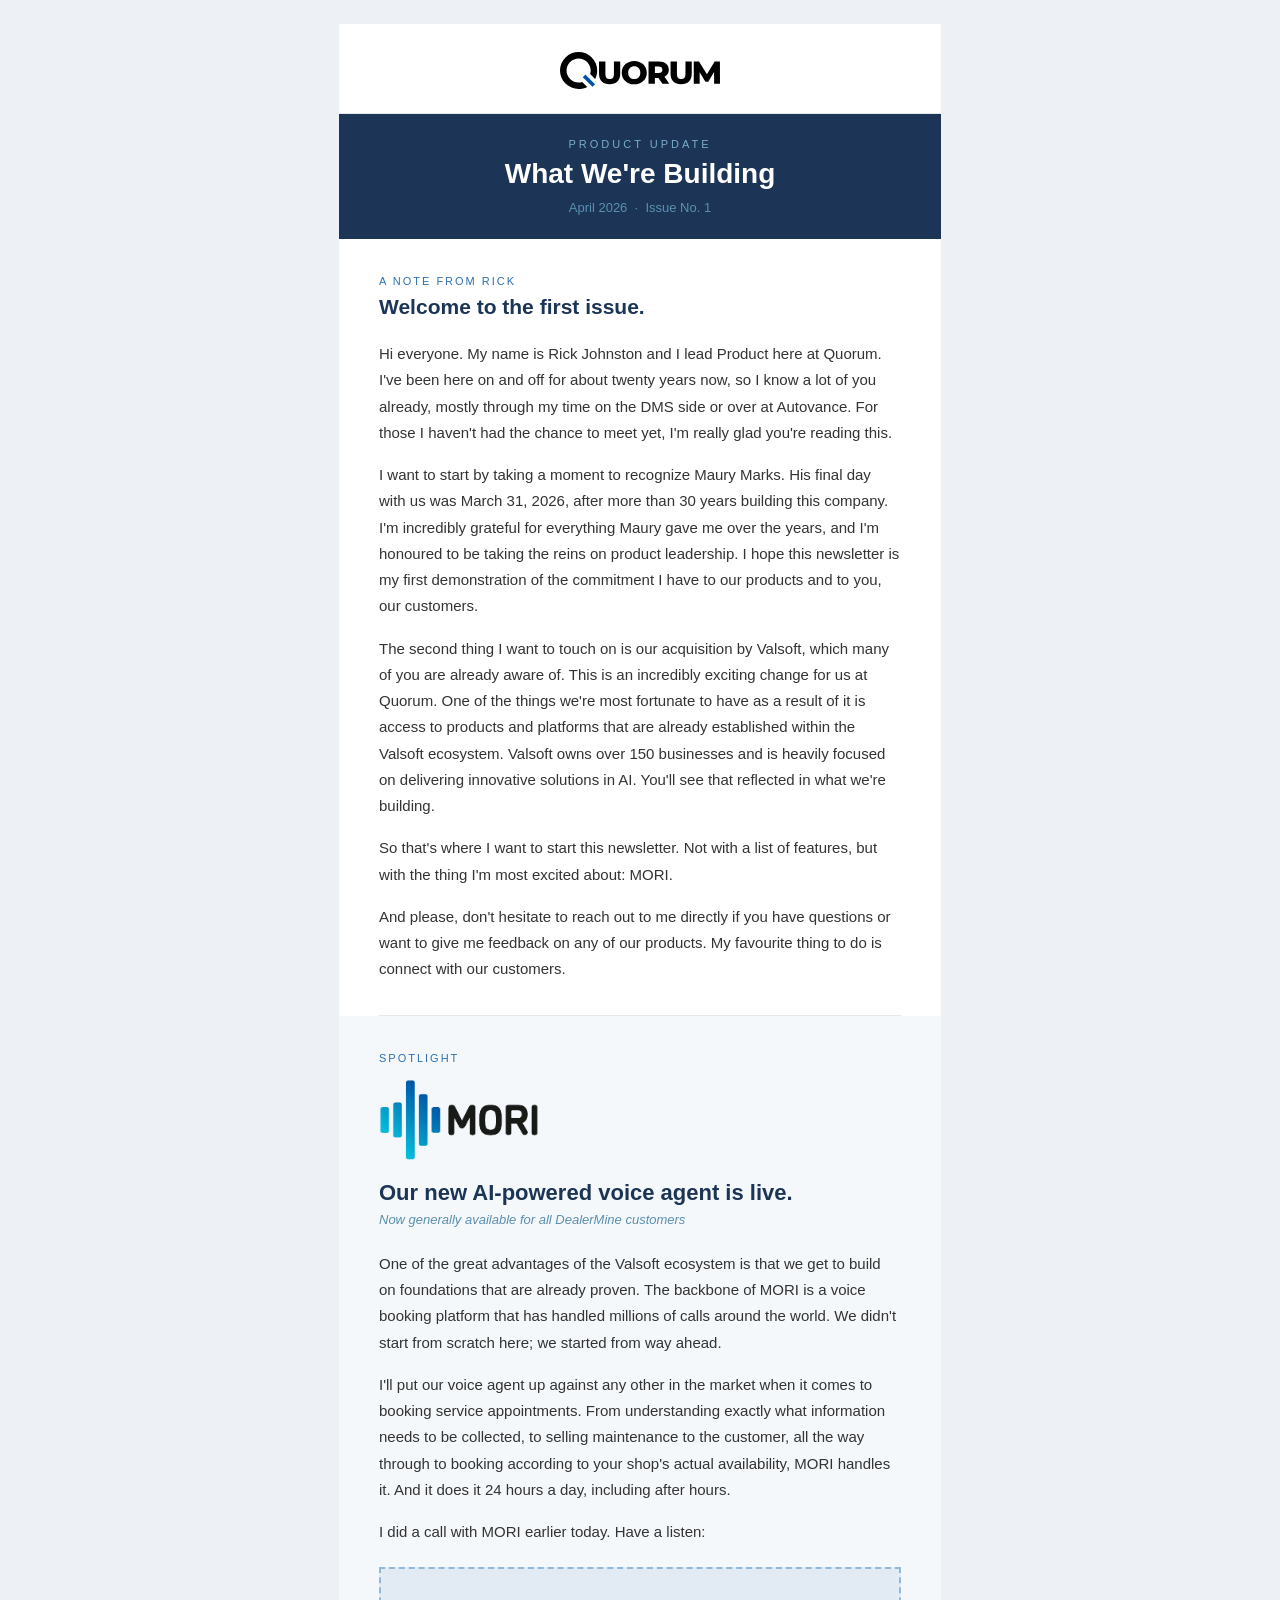
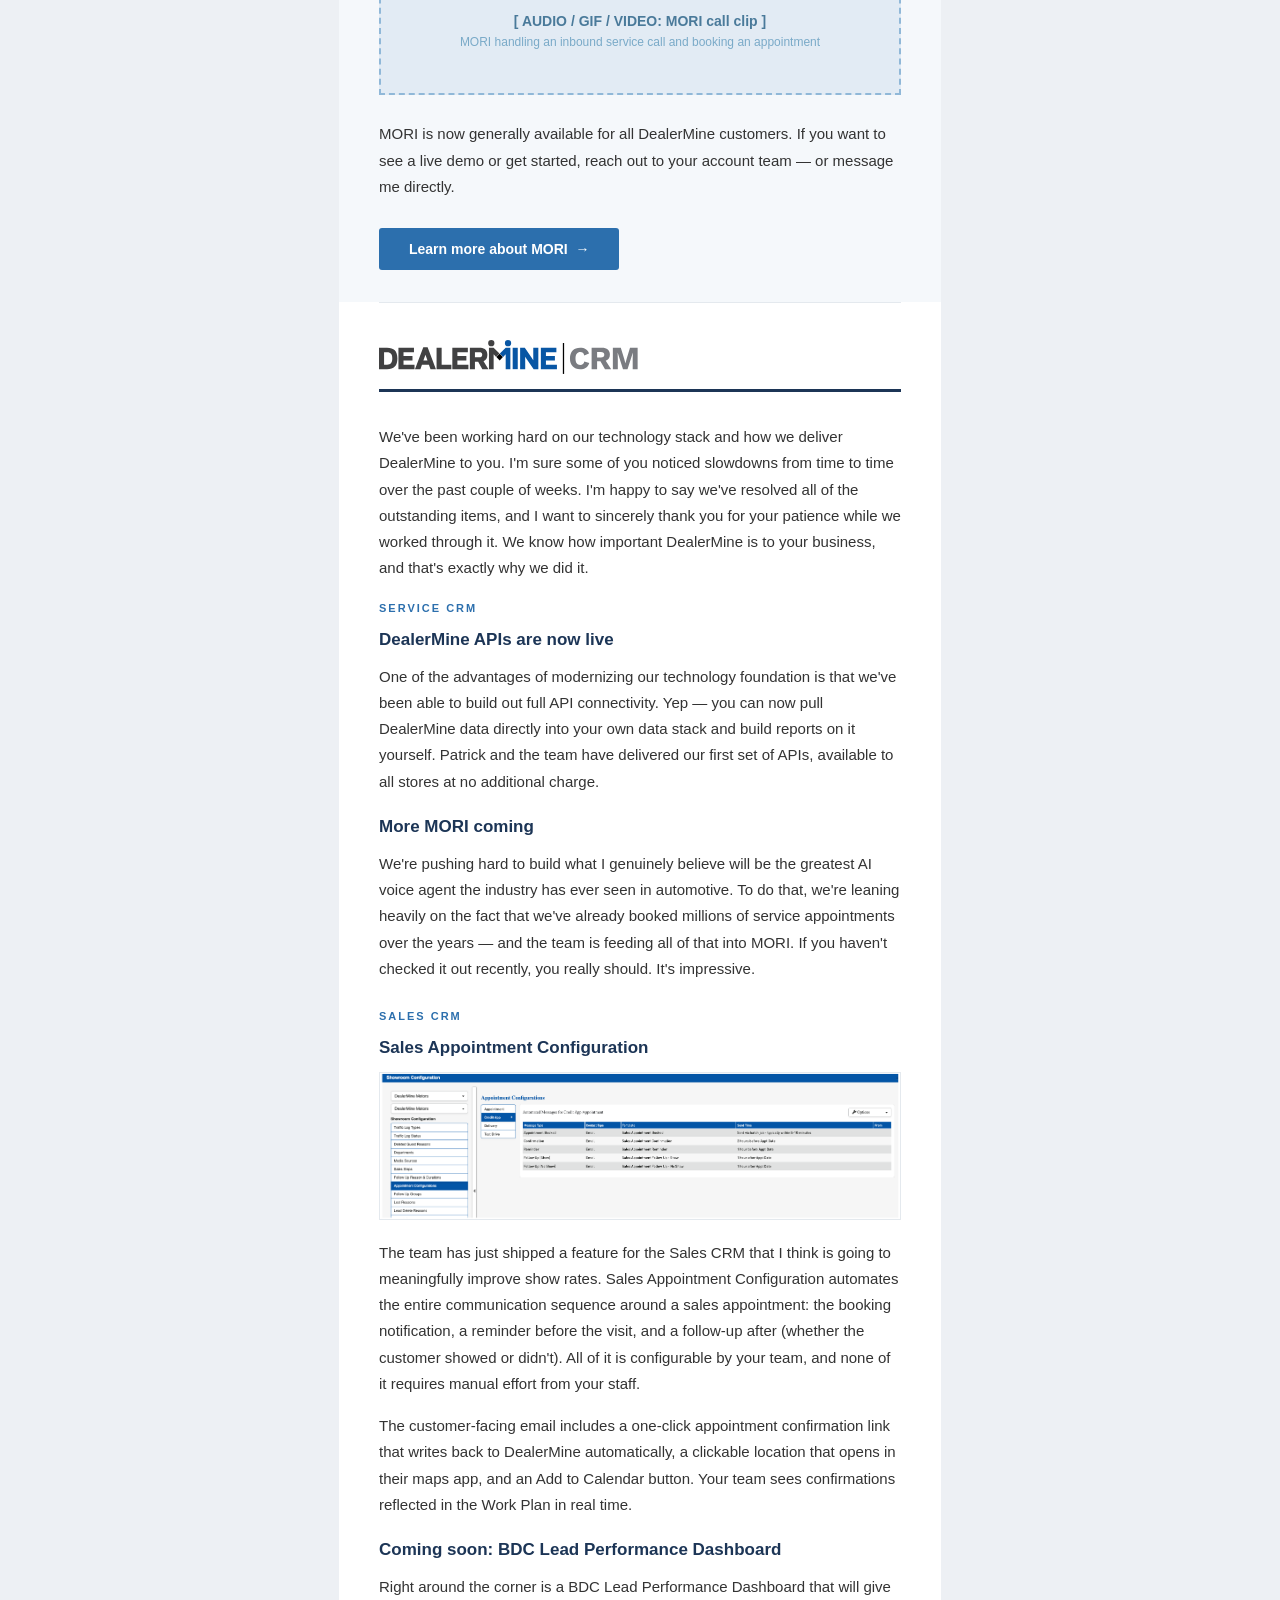
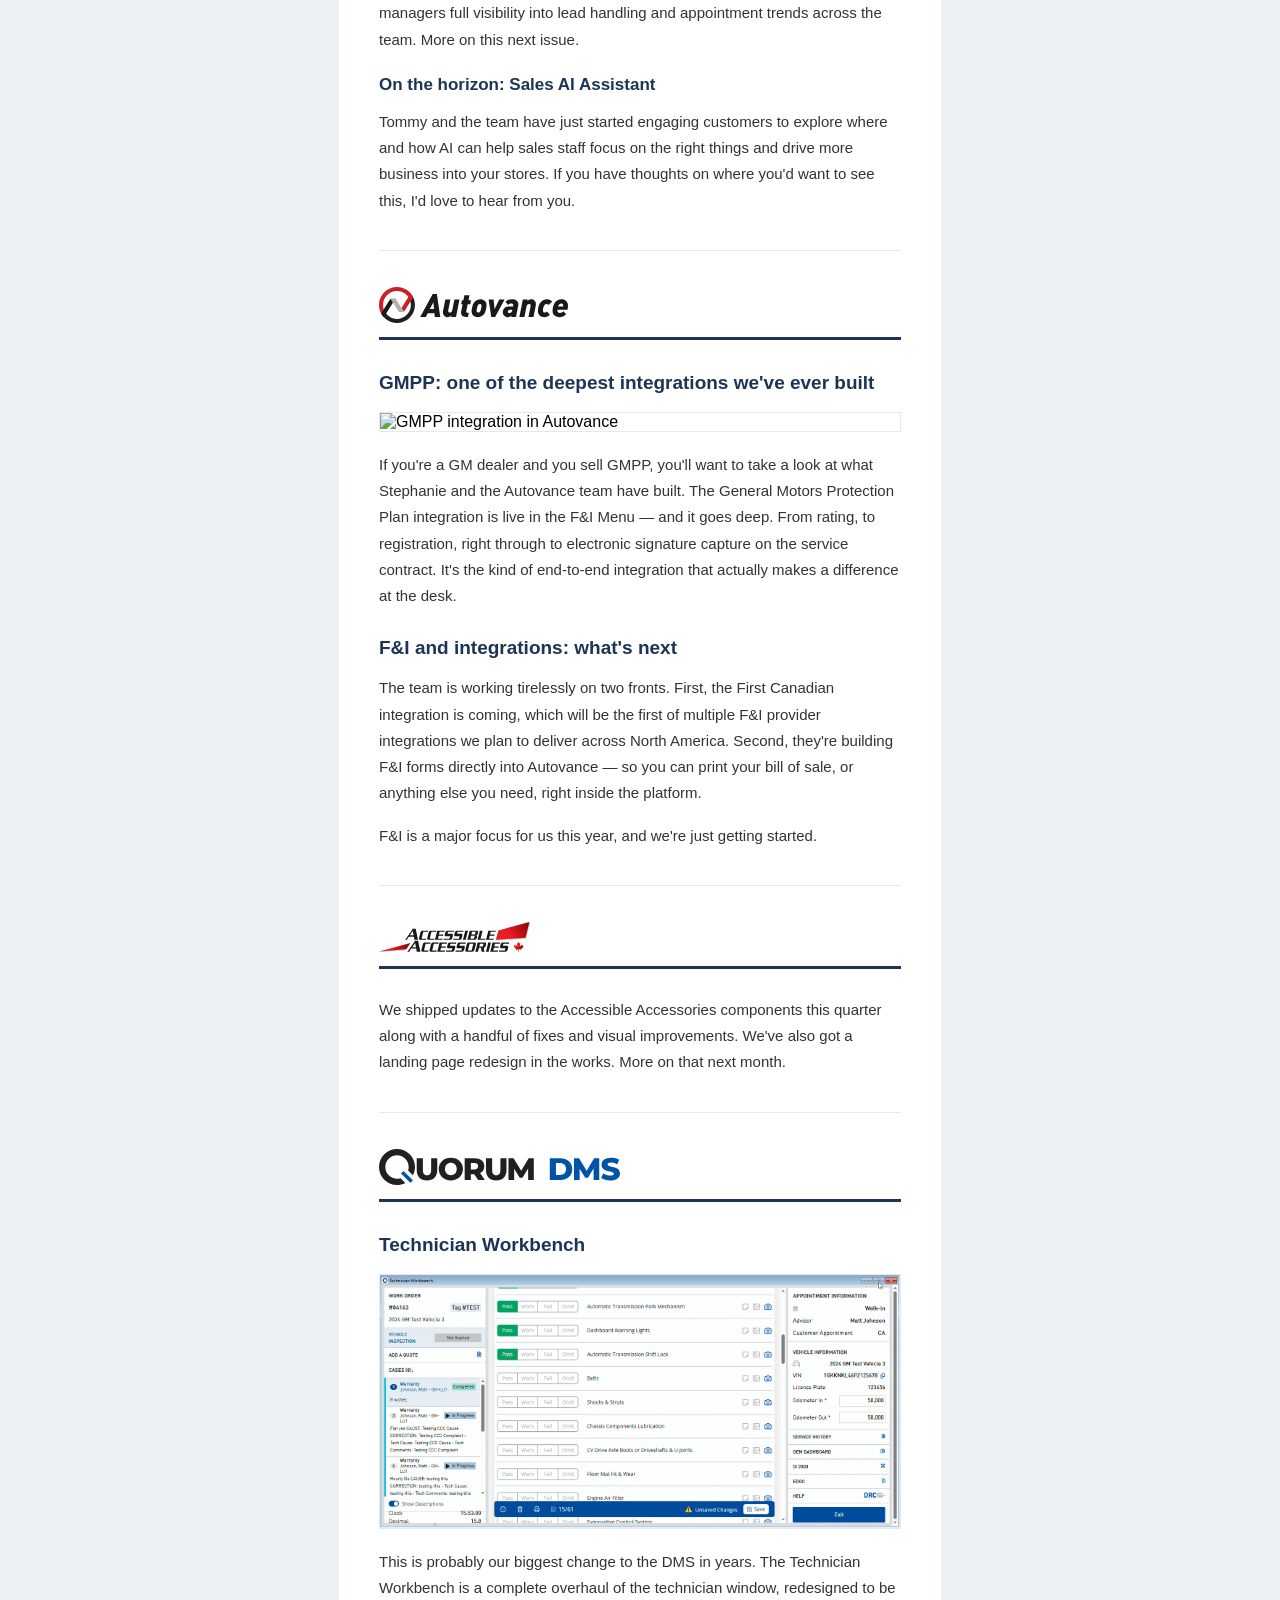
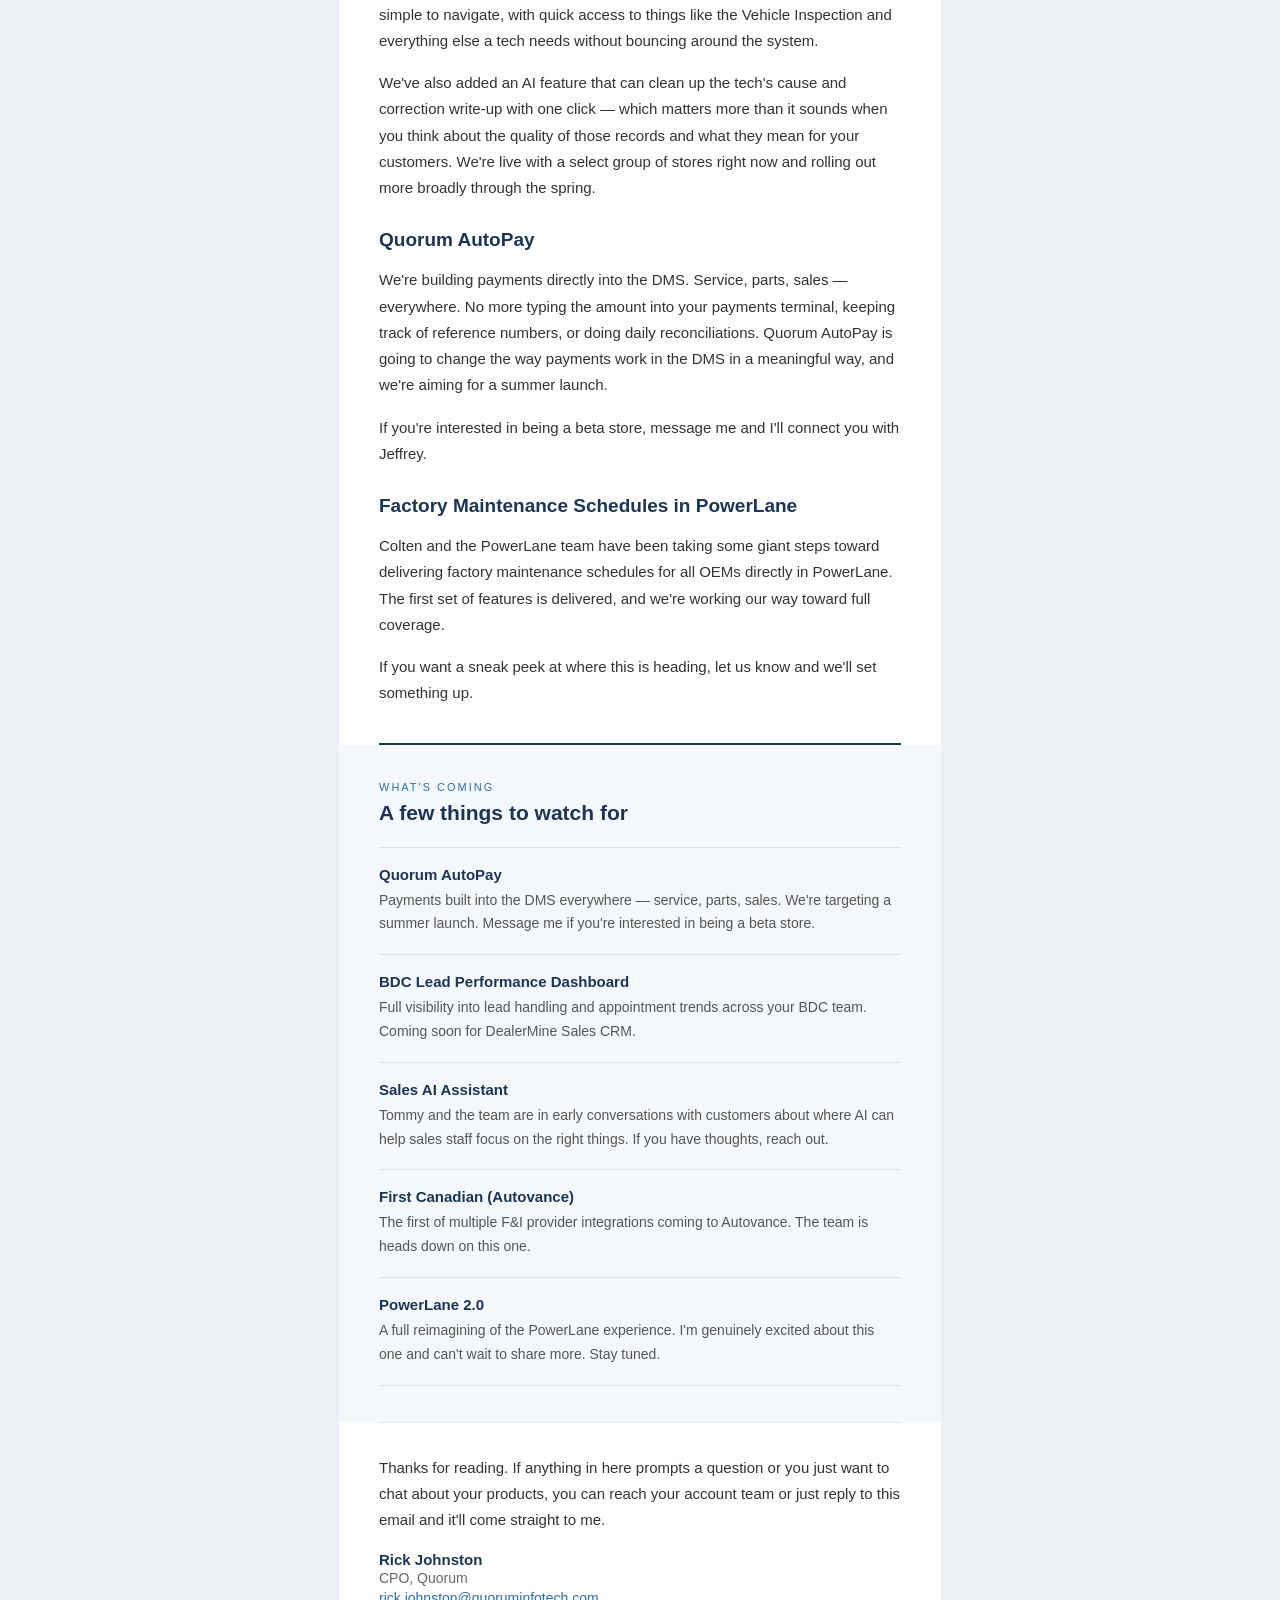
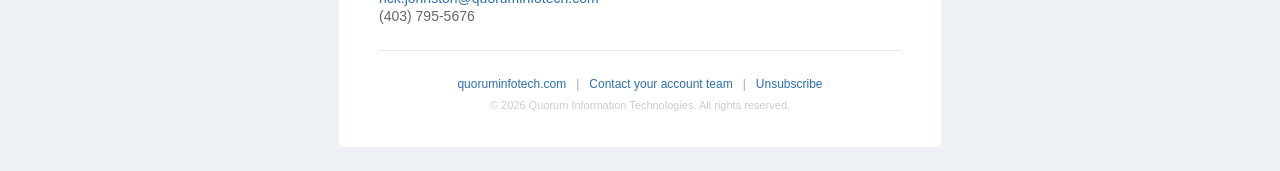
==== newsletter-april-2026.html @ a065dd20 "Restructure newsletter to URL-parameter-driven editions - Replace three duplicate edition HTML files" ====
<!DOCTYPE html>
<html lang="en">
<head>
<meta charset="UTF-8">
<meta name="viewport" content="width=device-width, initial-scale=1.0">
<meta http-equiv="X-UA-Compatible" content="IE=edge">
<title>What We're Building — April 2026 | Quorum</title>
</head>
<body style="margin:0;padding:0;background-color:#edf0f4;font-family:Arial,Helvetica,sans-serif;">

<table role="presentation" width="100%" cellspacing="0" cellpadding="0" border="0" style="background-color:#edf0f4;">
<tr>
<td align="center" style="padding:24px 12px;">

  <table id="newsletter-table" role="presentation" width="600" cellspacing="0" cellpadding="0" border="0" style="max-width:600px;width:100%;background-color:#ffffff;">

    <!-- ======================================== -->
    <!-- FIXED TOP: Header + Rick's Note          -->
    <!-- ======================================== -->
    <tbody id="fixed-top">

      <!-- Logo strip -->
      <tr>
        <td style="background-color:#ffffff;padding:28px 40px 20px;text-align:center;border-bottom:1px solid #e4e9ee;">
          <img src="content/branding/Quorum0logo-n-01.svg" alt="Quorum" width="160" height="auto" style="display:inline-block;">
        </td>
      </tr>

      <!-- Title strip -->
      <tr>
        <td style="background-color:#1c3556;padding:24px 40px 24px;text-align:center;">
          <p style="margin:0 0 4px;color:#7aaccc;font-size:11px;letter-spacing:3px;text-transform:uppercase;font-family:Arial,Helvetica,sans-serif;">PRODUCT UPDATE</p>
          <h1 style="margin:8px 0 0;color:#ffffff;font-size:28px;font-weight:700;font-family:Arial,Helvetica,sans-serif;">What We're Building</h1>
          <p style="margin:10px 0 0;color:#5a8fb0;font-size:13px;font-family:Arial,Helvetica,sans-serif;">April 2026 &nbsp;·&nbsp; Issue No. 1</p>
        </td>
      </tr>

      <!-- A Note from Rick -->
      <tr>
        <td style="padding:36px 40px 32px;">
          <p style="margin:0 0 8px;font-size:11px;letter-spacing:2px;text-transform:uppercase;color:#2c6fad;font-family:Arial,Helvetica,sans-serif;">A NOTE FROM RICK</p>
          <h2 style="margin:0 0 22px;font-size:21px;color:#1c3556;font-family:Arial,Helvetica,sans-serif;font-weight:700;">Welcome to the first issue.</h2>

          <p style="margin:0 0 16px;font-size:15px;line-height:1.75;color:#333333;font-family:Arial,Helvetica,sans-serif;">
            Hi everyone. My name is Rick Johnston and I lead Product here at Quorum. I've been here on and off for about twenty years now, so I know a lot of you already, mostly through my time on the DMS side or over at Autovance. For those I haven't had the chance to meet yet, I'm really glad you're reading this.
          </p>
          <p style="margin:0 0 16px;font-size:15px;line-height:1.75;color:#333333;font-family:Arial,Helvetica,sans-serif;">
            I want to start by taking a moment to recognize Maury Marks. His final day with us was March 31, 2026, after more than 30 years building this company. I'm incredibly grateful for everything Maury gave me over the years, and I'm honoured to be taking the reins on product leadership. I hope this newsletter is my first demonstration of the commitment I have to our products and to you, our customers.
          </p>
          <p style="margin:0 0 16px;font-size:15px;line-height:1.75;color:#333333;font-family:Arial,Helvetica,sans-serif;">
            The second thing I want to touch on is our acquisition by Valsoft, which many of you are already aware of. This is an incredibly exciting change for us at Quorum. One of the things we're most fortunate to have as a result of it is access to products and platforms that are already established within the Valsoft ecosystem. Valsoft owns over 150 businesses and is heavily focused on delivering innovative solutions in AI. You'll see that reflected in what we're building.
          </p>
          <p style="margin:0 0 16px;font-size:15px;line-height:1.75;color:#333333;font-family:Arial,Helvetica,sans-serif;">
            So that's where I want to start this newsletter. Not with a list of features, but with the thing I'm most excited about: MORI.
          </p>
          <p style="margin:0 0 0;font-size:15px;line-height:1.75;color:#333333;font-family:Arial,Helvetica,sans-serif;">
            And please, don't hesitate to reach out to me directly if you have questions or want to give me feedback on any of our products. My favourite thing to do is connect with our customers.
          </p>
        </td>
      </tr>

    </tbody>
    <!-- /fixed-top -->

    <!-- ======================================== -->
    <!-- MORI SECTION                             -->
    <!-- ======================================== -->
    <tbody id="section-mori">

      <tr><td style="padding:0 40px;"><hr style="border:none;border-top:1px solid #e4e9ee;margin:0;"></td></tr>

      <tr>
        <td style="padding:36px 40px 32px;background-color:#f5f8fb;">
          <p style="margin:0 0 16px;font-size:11px;letter-spacing:2px;text-transform:uppercase;color:#2c6fad;font-family:Arial,Helvetica,sans-serif;">SPOTLIGHT</p>
          <img src="content/newsletter-content/april-2026/moriAI.png" alt="MORI AI" width="160" height="auto" style="display:block;margin:0 0 20px;">
          <h2 style="margin:0 0 6px;font-size:22px;color:#1c3556;font-family:Arial,Helvetica,sans-serif;font-weight:700;">Our new AI-powered voice agent is live.</h2>
          <p style="margin:0 0 24px;font-size:13px;color:#5a8fb0;font-family:Arial,Helvetica,sans-serif;font-style:italic;">Now generally available for all DealerMine customers</p>

          <p style="margin:0 0 16px;font-size:15px;line-height:1.75;color:#333333;font-family:Arial,Helvetica,sans-serif;">
            One of the great advantages of the Valsoft ecosystem is that we get to build on foundations that are already proven. The backbone of MORI is a voice booking platform that has handled millions of calls around the world. We didn't start from scratch here; we started from way ahead.
          </p>
          <p style="margin:0 0 16px;font-size:15px;line-height:1.75;color:#333333;font-family:Arial,Helvetica,sans-serif;">
            I'll put our voice agent up against any other in the market when it comes to booking service appointments. From understanding exactly what information needs to be collected, to selling maintenance to the customer, all the way through to booking according to your shop's actual availability, MORI handles it. And it does it 24 hours a day, including after hours.
          </p>
          <p style="margin:0 0 22px;font-size:15px;line-height:1.75;color:#333333;font-family:Arial,Helvetica,sans-serif;">
            I did a call with MORI earlier today. Have a listen:
          </p>

          <!-- MORI CALL CLIP PLACEHOLDER -->
          <table width="100%" cellpadding="0" cellspacing="0" border="0" style="margin-bottom:26px;">
            <tr>
              <td style="background-color:#e2ebf4;border:2px dashed #90b8d8;padding:44px 20px;text-align:center;">
                <p style="margin:0 0 6px;color:#4a7a9a;font-size:14px;font-weight:700;font-family:Arial,Helvetica,sans-serif;">[ AUDIO / GIF / VIDEO: MORI call clip ]</p>
                <p style="margin:0;color:#7aaac8;font-size:12px;font-family:Arial,Helvetica,sans-serif;">MORI handling an inbound service call and booking an appointment</p>
              </td>
            </tr>
          </table>

          <p style="margin:0 0 28px;font-size:15px;line-height:1.75;color:#333333;font-family:Arial,Helvetica,sans-serif;">
            MORI is now generally available for all DealerMine customers. If you want to see a live demo or get started, reach out to your account team — or message me directly.
          </p>

          <!-- CTA BUTTON -->
          <table cellpadding="0" cellspacing="0" border="0">
            <tr>
              <td style="background-color:#2c6fad;border-radius:3px;">
                <a href="#" style="display:inline-block;padding:13px 30px;color:#ffffff;font-size:14px;font-weight:700;text-decoration:none;font-family:Arial,Helvetica,sans-serif;">Learn more about MORI &nbsp;→</a>
              </td>
            </tr>
          </table>
        </td>
      </tr>

    </tbody>
    <!-- /section-mori -->

    <!-- ======================================== -->
    <!-- DEALERMINE SECTION                       -->
    <!-- ======================================== -->
    <tbody id="section-dealermine">

      <tr><td style="padding:0 40px;"><hr style="border:none;border-top:1px solid #e4e9ee;margin:0;"></td></tr>

      <tr>
        <td style="padding:36px 40px 8px;">
          <img src="content/branding/dm-logo-blue-newclass.svg" alt="DealerMine CRM" height="36" style="display:block;max-width:260px;">
          <hr style="border:none;border-top:3px solid #1c3556;margin:14px 0 0;">
        </td>
      </tr>

      <!-- Tech stack intro + Service CRM -->
      <tr>
        <td style="padding:24px 40px 0;">
          <p style="margin:0 0 20px;font-size:15px;line-height:1.75;color:#333333;font-family:Arial,Helvetica,sans-serif;">
            We've been working hard on our technology stack and how we deliver DealerMine to you. I'm sure some of you noticed slowdowns from time to time over the past couple of weeks. I'm happy to say we've resolved all of the outstanding items, and I want to sincerely thank you for your patience while we worked through it. We know how important DealerMine is to your business, and that's exactly why we did it.
          </p>

          <p style="margin:0 0 16px;font-size:11px;letter-spacing:2px;text-transform:uppercase;color:#2c6fad;font-weight:700;font-family:Arial,Helvetica,sans-serif;">Service CRM</p>

          <h3 style="margin:0 0 14px;font-size:17px;color:#1c3556;font-family:Arial,Helvetica,sans-serif;font-weight:700;">DealerMine APIs are now live</h3>
          <p style="margin:0 0 22px;font-size:15px;line-height:1.75;color:#333333;font-family:Arial,Helvetica,sans-serif;">
            One of the advantages of modernizing our technology foundation is that we've been able to build out full API connectivity. Yep — you can now pull DealerMine data directly into your own data stack and build reports on it yourself. Patrick and the team have delivered our first set of APIs, available to all stores at no additional charge.
          </p>

          <h3 style="margin:0 0 14px;font-size:17px;color:#1c3556;font-family:Arial,Helvetica,sans-serif;font-weight:700;">More MORI coming</h3>
          <p style="margin:0 0 0;font-size:15px;line-height:1.75;color:#333333;font-family:Arial,Helvetica,sans-serif;">
            We're pushing hard to build what I genuinely believe will be the greatest AI voice agent the industry has ever seen in automotive. To do that, we're leaning heavily on the fact that we've already booked millions of service appointments over the years — and the team is feeding all of that into MORI. If you haven't checked it out recently, you really should. It's impressive.
          </p>
        </td>
      </tr>

      <!-- Sales CRM -->
      <tr>
        <td style="padding:28px 40px 36px;">
          <p style="margin:0 0 16px;font-size:11px;letter-spacing:2px;text-transform:uppercase;color:#2c6fad;font-weight:700;font-family:Arial,Helvetica,sans-serif;">Sales CRM</p>

          <h3 style="margin:0 0 14px;font-size:17px;color:#1c3556;font-family:Arial,Helvetica,sans-serif;font-weight:700;">Sales Appointment Configuration</h3>

          <img src="content/newsletter-content/april-2026/appointment-configurations.webp" alt="Sales Appointment Configuration" width="520" style="display:block;max-width:100%;height:auto;margin-bottom:20px;border:1px solid #e4e9ee;">

          <p style="margin:0 0 16px;font-size:15px;line-height:1.75;color:#333333;font-family:Arial,Helvetica,sans-serif;">
            The team has just shipped a feature for the Sales CRM that I think is going to meaningfully improve show rates. Sales Appointment Configuration automates the entire communication sequence around a sales appointment: the booking notification, a reminder before the visit, and a follow-up after (whether the customer showed or didn't). All of it is configurable by your team, and none of it requires manual effort from your staff.
          </p>
          <p style="margin:0 0 22px;font-size:15px;line-height:1.75;color:#333333;font-family:Arial,Helvetica,sans-serif;">
            The customer-facing email includes a one-click appointment confirmation link that writes back to DealerMine automatically, a clickable location that opens in their maps app, and an Add to Calendar button. Your team sees confirmations reflected in the Work Plan in real time.
          </p>

          <h3 style="margin:0 0 14px;font-size:17px;color:#1c3556;font-family:Arial,Helvetica,sans-serif;font-weight:700;">Coming soon: BDC Lead Performance Dashboard</h3>
          <p style="margin:0 0 22px;font-size:15px;line-height:1.75;color:#333333;font-family:Arial,Helvetica,sans-serif;">
            Right around the corner is a BDC Lead Performance Dashboard that will give managers full visibility into lead handling and appointment trends across the team. More on this next issue.
          </p>

          <h3 style="margin:0 0 14px;font-size:17px;color:#1c3556;font-family:Arial,Helvetica,sans-serif;font-weight:700;">On the horizon: Sales AI Assistant</h3>
          <p style="margin:0 0 0;font-size:15px;line-height:1.75;color:#333333;font-family:Arial,Helvetica,sans-serif;">
            Tommy and the team have just started engaging customers to explore where and how AI can help sales staff focus on the right things and drive more business into your stores. If you have thoughts on where you'd want to see this, I'd love to hear from you.
          </p>
        </td>
      </tr>

    </tbody>
    <!-- /section-dealermine -->

    <!-- ======================================== -->
    <!-- AUTOVANCE SECTION                        -->
    <!-- ======================================== -->
    <tbody id="section-autovance">

      <tr><td style="padding:0 40px;"><hr style="border:none;border-top:1px solid #e4e9ee;margin:0;"></td></tr>

      <tr>
        <td style="padding:36px 40px 8px;">
          <img src="content/branding/AV-logo-s-i-new-01.svg" alt="Autovance" height="36" style="display:block;max-width:200px;">
          <hr style="border:none;border-top:3px solid #1c3556;margin:14px 0 0;">
        </td>
      </tr>

      <!-- GMPP -->
      <tr>
        <td style="padding:24px 40px 28px;">
          <h3 style="margin:0 0 18px;font-size:19px;color:#1c3556;font-family:Arial,Helvetica,sans-serif;font-weight:700;">GMPP: one of the deepest integrations we've ever built</h3>

          <img src="content/newsletter-content/april-2026/gmpp-integration.gif" alt="GMPP integration in Autovance" width="520" style="display:block;max-width:100%;height:auto;margin-bottom:20px;border:1px solid #e4e9ee;">

          <p style="margin:0 0 0;font-size:15px;line-height:1.75;color:#333333;font-family:Arial,Helvetica,sans-serif;">
            If you're a GM dealer and you sell GMPP, you'll want to take a look at what Stephanie and the Autovance team have built. The General Motors Protection Plan integration is live in the F&amp;I Menu — and it goes deep. From rating, to registration, right through to electronic signature capture on the service contract. It's the kind of end-to-end integration that actually makes a difference at the desk.
          </p>
        </td>
      </tr>

      <!-- F&I growth -->
      <tr>
        <td style="padding:0 40px 36px;">
          <h3 style="margin:0 0 16px;font-size:19px;color:#1c3556;font-family:Arial,Helvetica,sans-serif;font-weight:700;">F&amp;I and integrations: what's next</h3>
          <p style="margin:0 0 16px;font-size:15px;line-height:1.75;color:#333333;font-family:Arial,Helvetica,sans-serif;">
            The team is working tirelessly on two fronts. First, the First Canadian integration is coming, which will be the first of multiple F&amp;I provider integrations we plan to deliver across North America. Second, they're building F&amp;I forms directly into Autovance — so you can print your bill of sale, or anything else you need, right inside the platform.
          </p>
          <p style="margin:0 0 0;font-size:15px;line-height:1.75;color:#333333;font-family:Arial,Helvetica,sans-serif;">
            F&amp;I is a major focus for us this year, and we're just getting started.
          </p>
        </td>
      </tr>

    </tbody>
    <!-- /section-autovance -->

    <!-- ======================================== -->
    <!-- ACCESSIBLE ACCESSORIES SECTION           -->
    <!-- ======================================== -->
    <tbody id="section-accessories">

      <tr><td style="padding:0 40px;"><hr style="border:none;border-top:1px solid #e4e9ee;margin:0;"></td></tr>

      <tr>
        <td style="padding:36px 40px 8px;">
          <img src="content/branding/Accessible-accessories-logo-18-01.svg" alt="Accessible Accessories" height="30" style="display:block;max-width:220px;">
          <hr style="border:none;border-top:3px solid #1c3556;margin:14px 0 0;">
        </td>
      </tr>
      <tr>
        <td style="padding:20px 40px 36px;">
          <p style="margin:0 0 0;font-size:15px;line-height:1.75;color:#333333;font-family:Arial,Helvetica,sans-serif;">
            We shipped updates to the Accessible Accessories components this quarter along with a handful of fixes and visual improvements. We've also got a landing page redesign in the works. More on that next month.
          </p>
        </td>
      </tr>

    </tbody>
    <!-- /section-accessories -->

    <!-- ======================================== -->
    <!-- QDMS SECTION                             -->
    <!-- ======================================== -->
    <tbody id="section-qdms">

      <tr><td style="padding:0 40px;"><hr style="border:none;border-top:1px solid #e4e9ee;margin:0;"></td></tr>

      <tr>
        <td style="padding:36px 40px 8px;">
          <img src="content/branding/logo-quorum-dms-color-01.svg" alt="Quorum DMS" height="36" style="display:block;max-width:260px;">
          <hr style="border:none;border-top:3px solid #1c3556;margin:14px 0 0;">
        </td>
      </tr>

      <!-- Technician Workbench -->
      <tr>
        <td style="padding:24px 40px 28px;">
          <h3 style="margin:0 0 18px;font-size:19px;color:#1c3556;font-family:Arial,Helvetica,sans-serif;font-weight:700;">Technician Workbench</h3>

          <img src="content/newsletter-content/april-2026/tech-workbench.gif" alt="Technician Workbench" width="520" style="display:block;max-width:100%;height:auto;margin-bottom:20px;border:1px solid #e4e9ee;">

          <p style="margin:0 0 16px;font-size:15px;line-height:1.75;color:#333333;font-family:Arial,Helvetica,sans-serif;">
            This is probably our biggest change to the DMS in years. The Technician Workbench is a complete overhaul of the technician window, redesigned to be simple to navigate, with quick access to things like the Vehicle Inspection and everything else a tech needs without bouncing around the system.
          </p>
          <p style="margin:0 0 0;font-size:15px;line-height:1.75;color:#333333;font-family:Arial,Helvetica,sans-serif;">
            We've also added an AI feature that can clean up the tech's cause and correction write-up with one click — which matters more than it sounds when you think about the quality of those records and what they mean for your customers. We're live with a select group of stores right now and rolling out more broadly through the spring.
          </p>
        </td>
      </tr>

      <!-- AutoPay -->
      <tr>
        <td style="padding:0 40px 28px;">
          <h3 style="margin:0 0 16px;font-size:19px;color:#1c3556;font-family:Arial,Helvetica,sans-serif;font-weight:700;">Quorum AutoPay</h3>
          <p style="margin:0 0 16px;font-size:15px;line-height:1.75;color:#333333;font-family:Arial,Helvetica,sans-serif;">
            We're building payments directly into the DMS. Service, parts, sales — everywhere. No more typing the amount into your payments terminal, keeping track of reference numbers, or doing daily reconciliations. Quorum AutoPay is going to change the way payments work in the DMS in a meaningful way, and we're aiming for a summer launch.
          </p>
          <p style="margin:0 0 0;font-size:15px;line-height:1.75;color:#333333;font-family:Arial,Helvetica,sans-serif;">
            If you're interested in being a beta store, message me and I'll connect you with Jeffrey.
          </p>
        </td>
      </tr>

      <!-- PowerLane OEM Schedules -->
      <tr>
        <td style="padding:0 40px 36px;">
          <h3 style="margin:0 0 16px;font-size:19px;color:#1c3556;font-family:Arial,Helvetica,sans-serif;font-weight:700;">Factory Maintenance Schedules in PowerLane</h3>
          <p style="margin:0 0 16px;font-size:15px;line-height:1.75;color:#333333;font-family:Arial,Helvetica,sans-serif;">
            Colten and the PowerLane team have been taking some giant steps toward delivering factory maintenance schedules for all OEMs directly in PowerLane. The first set of features is delivered, and we're working our way toward full coverage.
          </p>
          <p style="margin:0 0 0;font-size:15px;line-height:1.75;color:#333333;font-family:Arial,Helvetica,sans-serif;">
            If you want a sneak peek at where this is heading, let us know and we'll set something up.
          </p>
        </td>
      </tr>

    </tbody>
    <!-- /section-qdms -->

    <!-- ======================================== -->
    <!-- FIXED BOTTOM: What's Coming + Footer     -->
    <!-- ======================================== -->
    <tbody id="fixed-bottom">

      <tr><td style="padding:0 40px;"><hr style="border:none;border-top:2px solid #1c3556;margin:0;"></td></tr>

      <!-- What's Coming -->
      <tr>
        <td style="padding:36px 40px 36px;background-color:#f5f8fb;">
          <p style="margin:0 0 8px;font-size:11px;letter-spacing:2px;text-transform:uppercase;color:#2c6fad;font-family:Arial,Helvetica,sans-serif;">WHAT'S COMING</p>
          <h2 style="margin:0 0 22px;font-size:21px;color:#1c3556;font-family:Arial,Helvetica,sans-serif;font-weight:700;">A few things to watch for</h2>

          <table width="100%" cellpadding="0" cellspacing="0" border="0">
            <tr>
              <td style="padding:18px 0;border-top:1px solid #d8e4ee;">
                <p style="margin:0 0 6px;font-size:15px;font-weight:700;color:#1c3556;font-family:Arial,Helvetica,sans-serif;">Quorum AutoPay</p>
                <p style="margin:0;font-size:14px;line-height:1.7;color:#555555;font-family:Arial,Helvetica,sans-serif;">Payments built into the DMS everywhere — service, parts, sales. We're targeting a summer launch. Message me if you're interested in being a beta store.</p>
              </td>
            </tr>
            <tr>
              <td style="padding:18px 0;border-top:1px solid #d8e4ee;">
                <p style="margin:0 0 6px;font-size:15px;font-weight:700;color:#1c3556;font-family:Arial,Helvetica,sans-serif;">BDC Lead Performance Dashboard</p>
                <p style="margin:0;font-size:14px;line-height:1.7;color:#555555;font-family:Arial,Helvetica,sans-serif;">Full visibility into lead handling and appointment trends across your BDC team. Coming soon for DealerMine Sales CRM.</p>
              </td>
            </tr>
            <tr>
              <td style="padding:18px 0;border-top:1px solid #d8e4ee;">
                <p style="margin:0 0 6px;font-size:15px;font-weight:700;color:#1c3556;font-family:Arial,Helvetica,sans-serif;">Sales AI Assistant</p>
                <p style="margin:0;font-size:14px;line-height:1.7;color:#555555;font-family:Arial,Helvetica,sans-serif;">Tommy and the team are in early conversations with customers about where AI can help sales staff focus on the right things. If you have thoughts, reach out.</p>
              </td>
            </tr>
            <tr>
              <td style="padding:18px 0;border-top:1px solid #d8e4ee;">
                <p style="margin:0 0 6px;font-size:15px;font-weight:700;color:#1c3556;font-family:Arial,Helvetica,sans-serif;">First Canadian (Autovance)</p>
                <p style="margin:0;font-size:14px;line-height:1.7;color:#555555;font-family:Arial,Helvetica,sans-serif;">The first of multiple F&amp;I provider integrations coming to Autovance. The team is heads down on this one.</p>
              </td>
            </tr>
            <tr>
              <td style="padding:18px 0;border-top:1px solid #d8e4ee;border-bottom:1px solid #d8e4ee;">
                <p style="margin:0 0 6px;font-size:15px;font-weight:700;color:#1c3556;font-family:Arial,Helvetica,sans-serif;">PowerLane 2.0</p>
                <p style="margin:0;font-size:14px;line-height:1.7;color:#555555;font-family:Arial,Helvetica,sans-serif;">A full reimagining of the PowerLane experience. I'm genuinely excited about this one and can't wait to share more. Stay tuned.</p>
              </td>
            </tr>
          </table>
        </td>
      </tr>

      <tr><td style="padding:0 40px;"><hr style="border:none;border-top:1px solid #e4e9ee;margin:0;"></td></tr>

      <!-- Footer -->
      <tr>
        <td style="padding:32px 40px 36px;">
          <p style="margin:0 0 18px;font-size:15px;line-height:1.75;color:#333333;font-family:Arial,Helvetica,sans-serif;">
            Thanks for reading. If anything in here prompts a question or you just want to chat about your products, you can reach your account team or just reply to this email and it'll come straight to me.
          </p>
          <p style="margin:0 0 2px;font-size:15px;font-weight:700;color:#1c3556;font-family:Arial,Helvetica,sans-serif;">Rick Johnston</p>
          <p style="margin:0 0 4px;font-size:14px;color:#666666;font-family:Arial,Helvetica,sans-serif;">CPO, Quorum</p>
          <p style="margin:0 0 2px;font-size:14px;color:#666666;font-family:Arial,Helvetica,sans-serif;"><a href="mailto:rick.johnston@quoruminfotech.com" style="color:#2c6fad;text-decoration:none;">rick.johnston@quoruminfotech.com</a></p>
          <p style="margin:0 0 0;font-size:14px;color:#666666;font-family:Arial,Helvetica,sans-serif;">(403) 795-5676</p>

          <hr style="border:none;border-top:1px solid #e4e9ee;margin:26px 0;">

          <p style="margin:0 0 8px;font-size:12px;color:#aaaaaa;text-align:center;font-family:Arial,Helvetica,sans-serif;">
            <a href="https://quoruminfotech.com" style="color:#2c6fad;text-decoration:none;">quoruminfotech.com</a>
            &nbsp;&nbsp;|&nbsp;&nbsp;
            <a href="#" style="color:#2c6fad;text-decoration:none;">Contact your account team</a>
            &nbsp;&nbsp;|&nbsp;&nbsp;
            <a href="#" style="color:#2c6fad;text-decoration:none;">Unsubscribe</a>
          </p>
          <p style="margin:0;font-size:11px;color:#cccccc;text-align:center;font-family:Arial,Helvetica,sans-serif;">
            &copy; 2026 Quorum Information Technologies. All rights reserved.
          </p>
        </td>
      </tr>

    </tbody>
    <!-- /fixed-bottom -->

  </table>

</td>
</tr>
</table>

<script>
(function () {
  var params = new URLSearchParams(location.search);
  var edition = (params.get('edition') || 'DM').toUpperCase();

  var orders = {
    DM:   ['mori', 'dealermine', 'autovance', 'accessories', 'qdms'],
    QDMS: ['mori', 'qdms', 'dealermine', 'autovance', 'accessories'],
    AV:   ['mori', 'autovance', 'dealermine', 'qdms', 'accessories']
  };

  var order = orders[edition] || orders['DM'];
  var table = document.getElementById('newsletter-table');
  var fixedBottom = document.getElementById('fixed-bottom');

  order.forEach(function (id) {
    var tbody = document.getElementById('section-' + id);
    if (tbody) table.insertBefore(tbody, fixedBottom);
  });

  var editionTitles = { DM: 'DealerMine', QDMS: 'Quorum DMS', AV: 'Autovance' };
  if (editionTitles[edition]) {
    document.title = 'What We\u2019re Building \u2014 April 2026 | ' + editionTitles[edition];
  }
}());
</script>

</body>
</html>
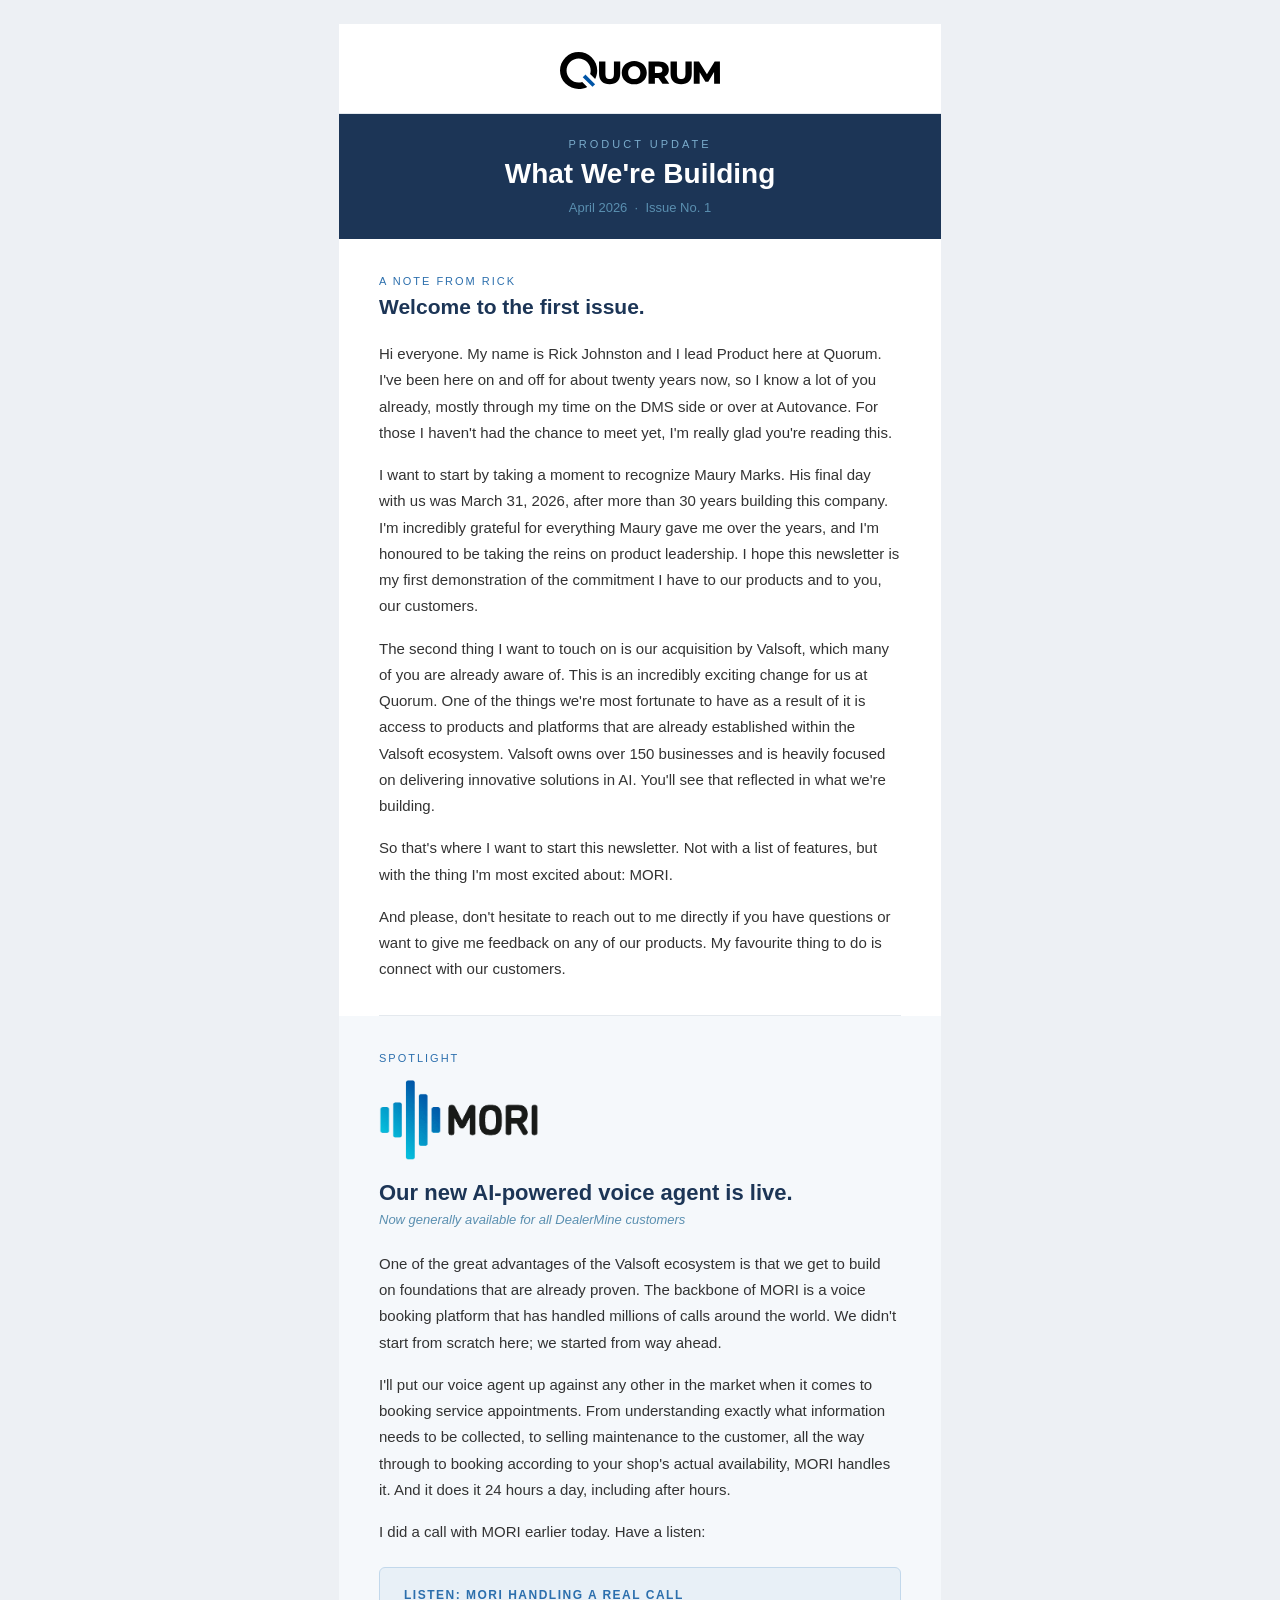
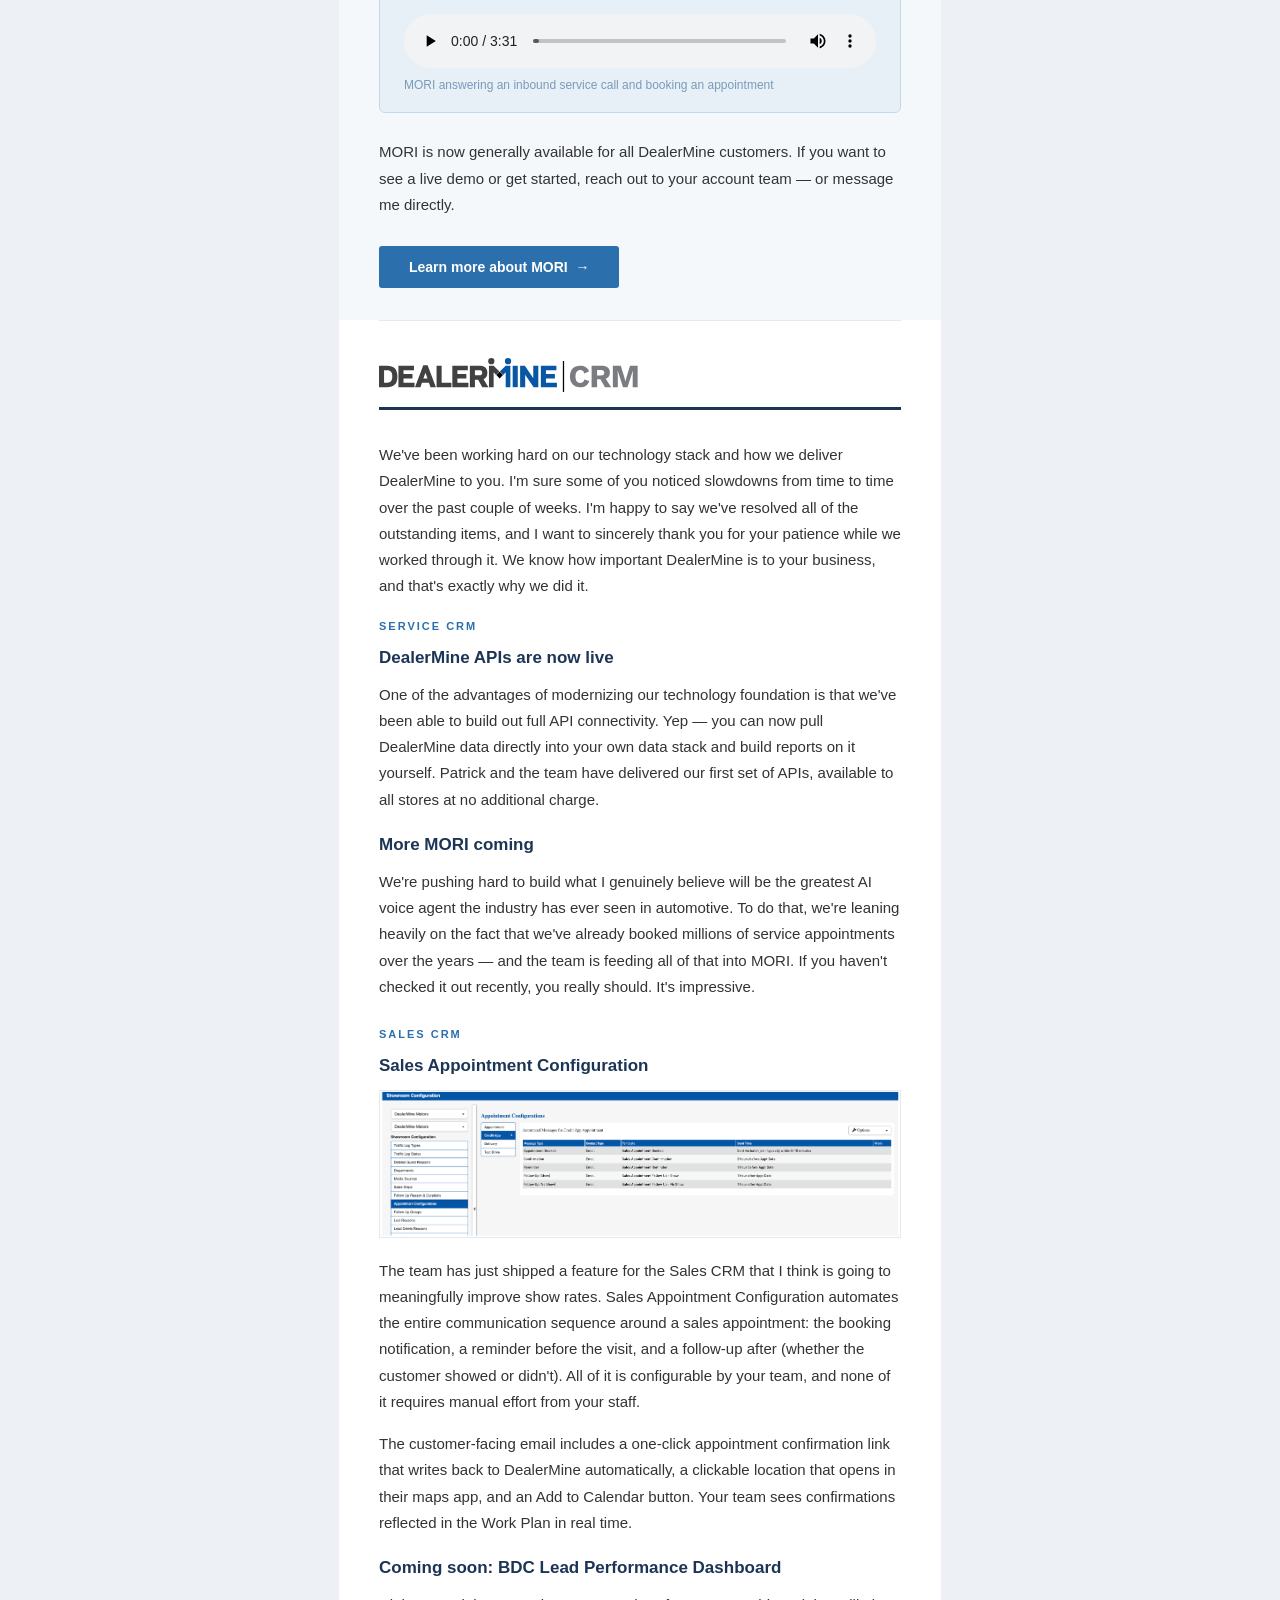
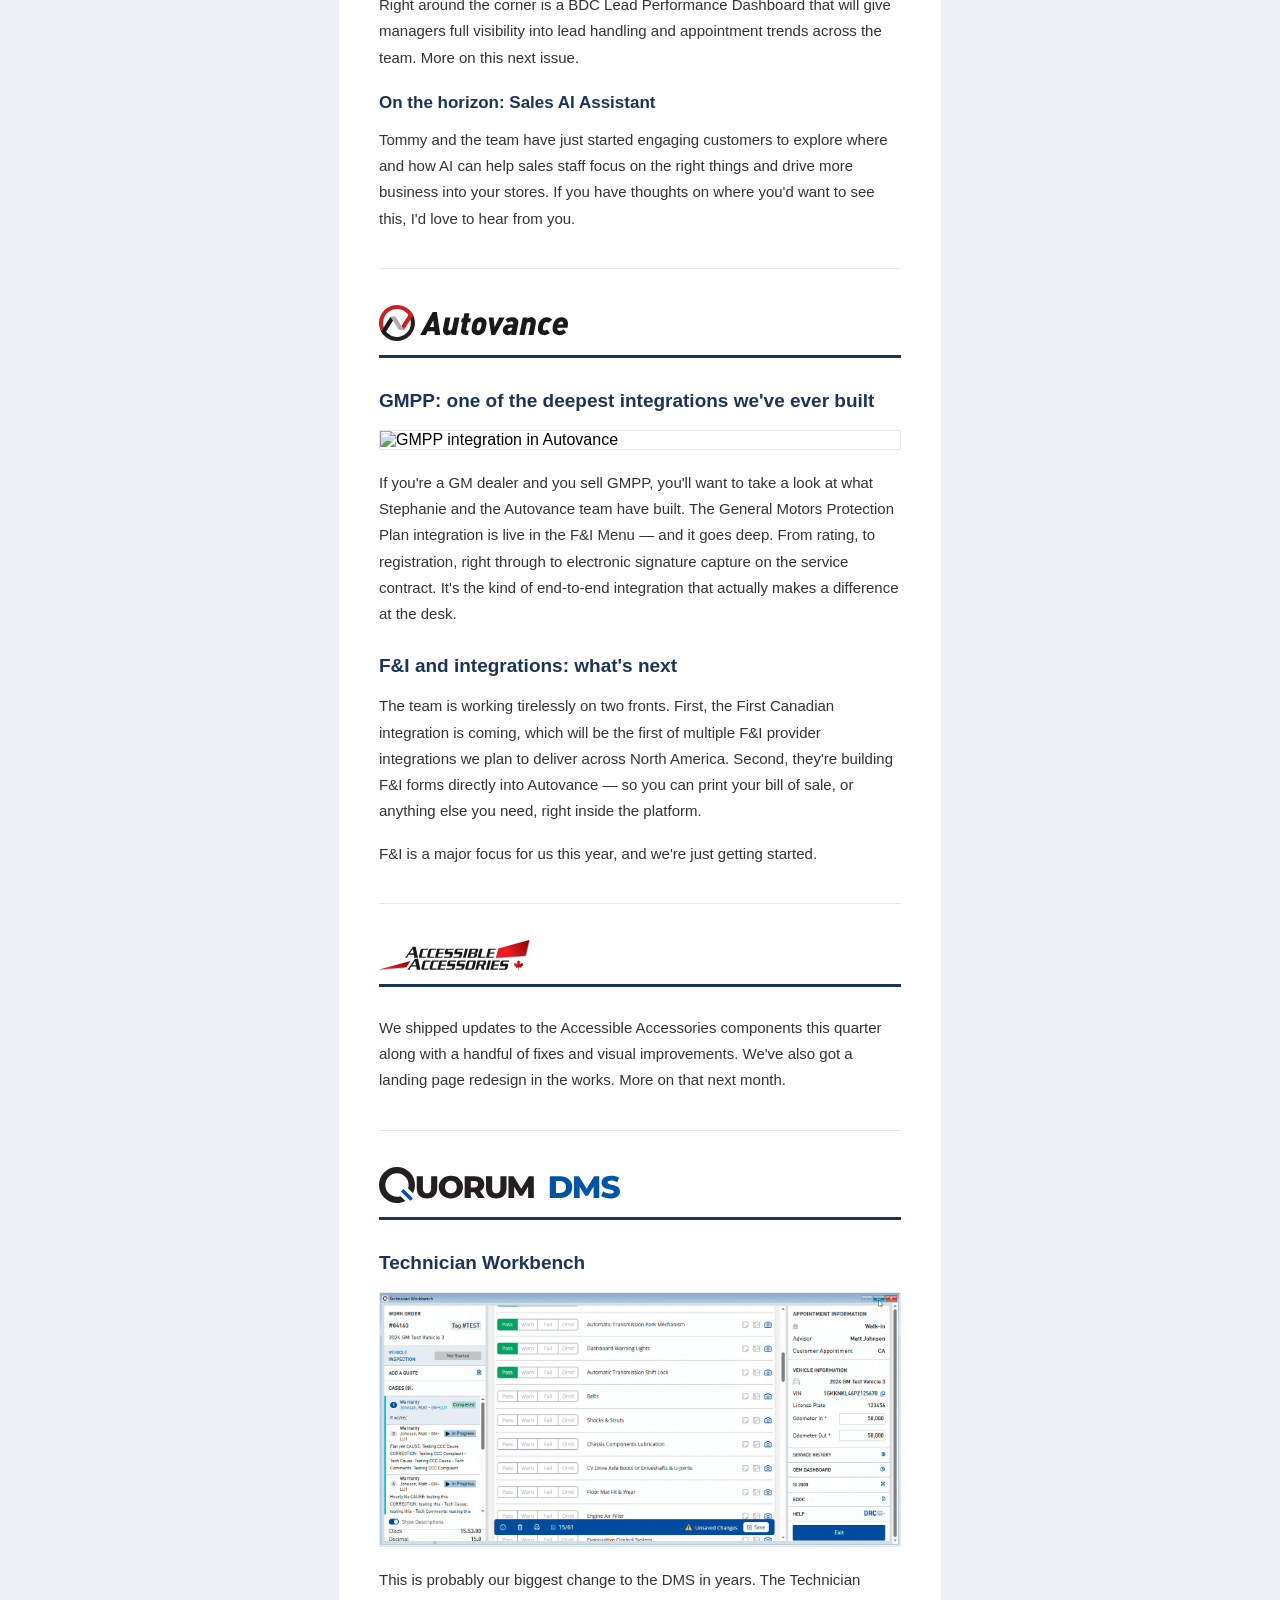
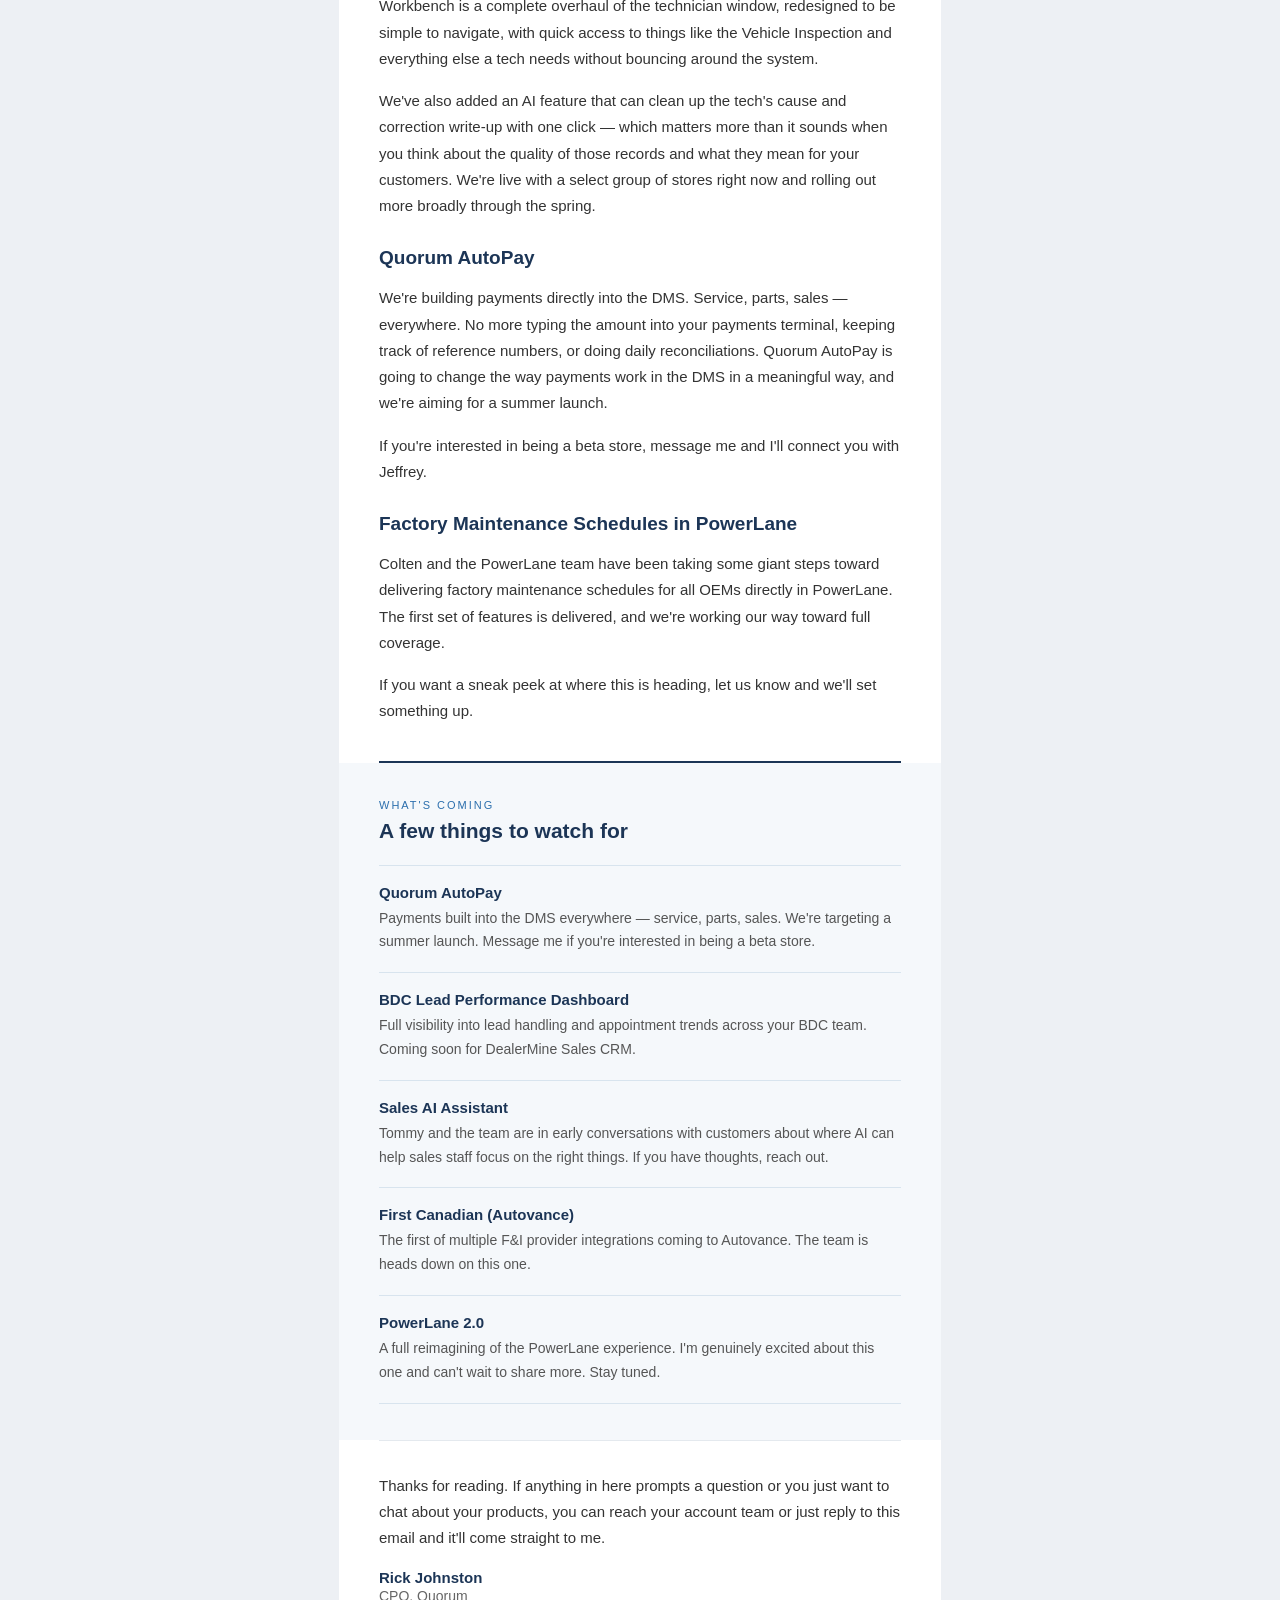
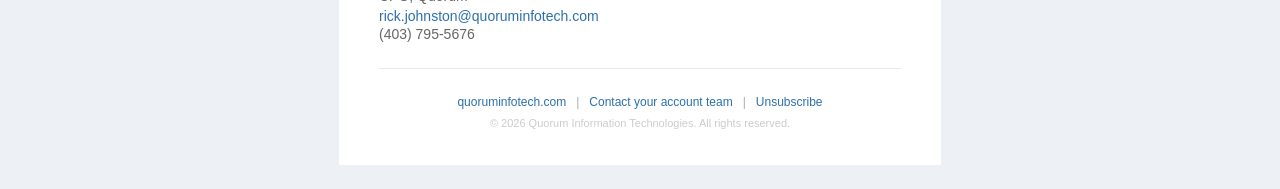
==== commit eb712bfe: "Add MORI audio player and fix Learn More button link Replace the audio placeholder with an embedded " ====
--- a/newsletter-april-2026.html
+++ b/newsletter-april-2026.html
@@ -86,12 +86,16 @@
             I did a call with MORI earlier today. Have a listen:
           </p>
 
-          <!-- MORI CALL CLIP PLACEHOLDER -->
+          <!-- MORI CALL AUDIO PLAYER -->
           <table width="100%" cellpadding="0" cellspacing="0" border="0" style="margin-bottom:26px;">
             <tr>
-              <td style="background-color:#e2ebf4;border:2px dashed #90b8d8;padding:44px 20px;text-align:center;">
-                <p style="margin:0 0 6px;color:#4a7a9a;font-size:14px;font-weight:700;font-family:Arial,Helvetica,sans-serif;">[ AUDIO / GIF / VIDEO: MORI call clip ]</p>
-                <p style="margin:0;color:#7aaac8;font-size:12px;font-family:Arial,Helvetica,sans-serif;">MORI handling an inbound service call and booking an appointment</p>
+              <td style="background-color:#e8f0f7;border:1px solid #c2d8eb;border-radius:6px;padding:20px 24px;">
+                <p style="margin:0 0 12px;font-size:12px;letter-spacing:1.5px;text-transform:uppercase;color:#2c6fad;font-weight:700;font-family:Arial,Helvetica,sans-serif;">Listen: MORI handling a real call</p>
+                <audio controls style="width:100%;display:block;outline:none;" preload="metadata">
+                  <source src="content/newsletter-content/april-2026/mori-call.mp3" type="audio/mpeg">
+                  Your browser does not support the audio element.
+                </audio>
+                <p style="margin:10px 0 0;font-size:12px;color:#7a9ab8;font-family:Arial,Helvetica,sans-serif;">MORI answering an inbound service call and booking an appointment</p>
               </td>
             </tr>
           </table>
@@ -104,7 +108,7 @@
           <table cellpadding="0" cellspacing="0" border="0">
             <tr>
               <td style="background-color:#2c6fad;border-radius:3px;">
-                <a href="#" style="display:inline-block;padding:13px 30px;color:#ffffff;font-size:14px;font-weight:700;text-decoration:none;font-family:Arial,Helvetica,sans-serif;">Learn more about MORI &nbsp;→</a>
+                <a href="https://dealerminecrm.com/MORIAI/" style="display:inline-block;padding:13px 30px;color:#ffffff;font-size:14px;font-weight:700;text-decoration:none;font-family:Arial,Helvetica,sans-serif;">Learn more about MORI &nbsp;→</a>
               </td>
             </tr>
           </table>
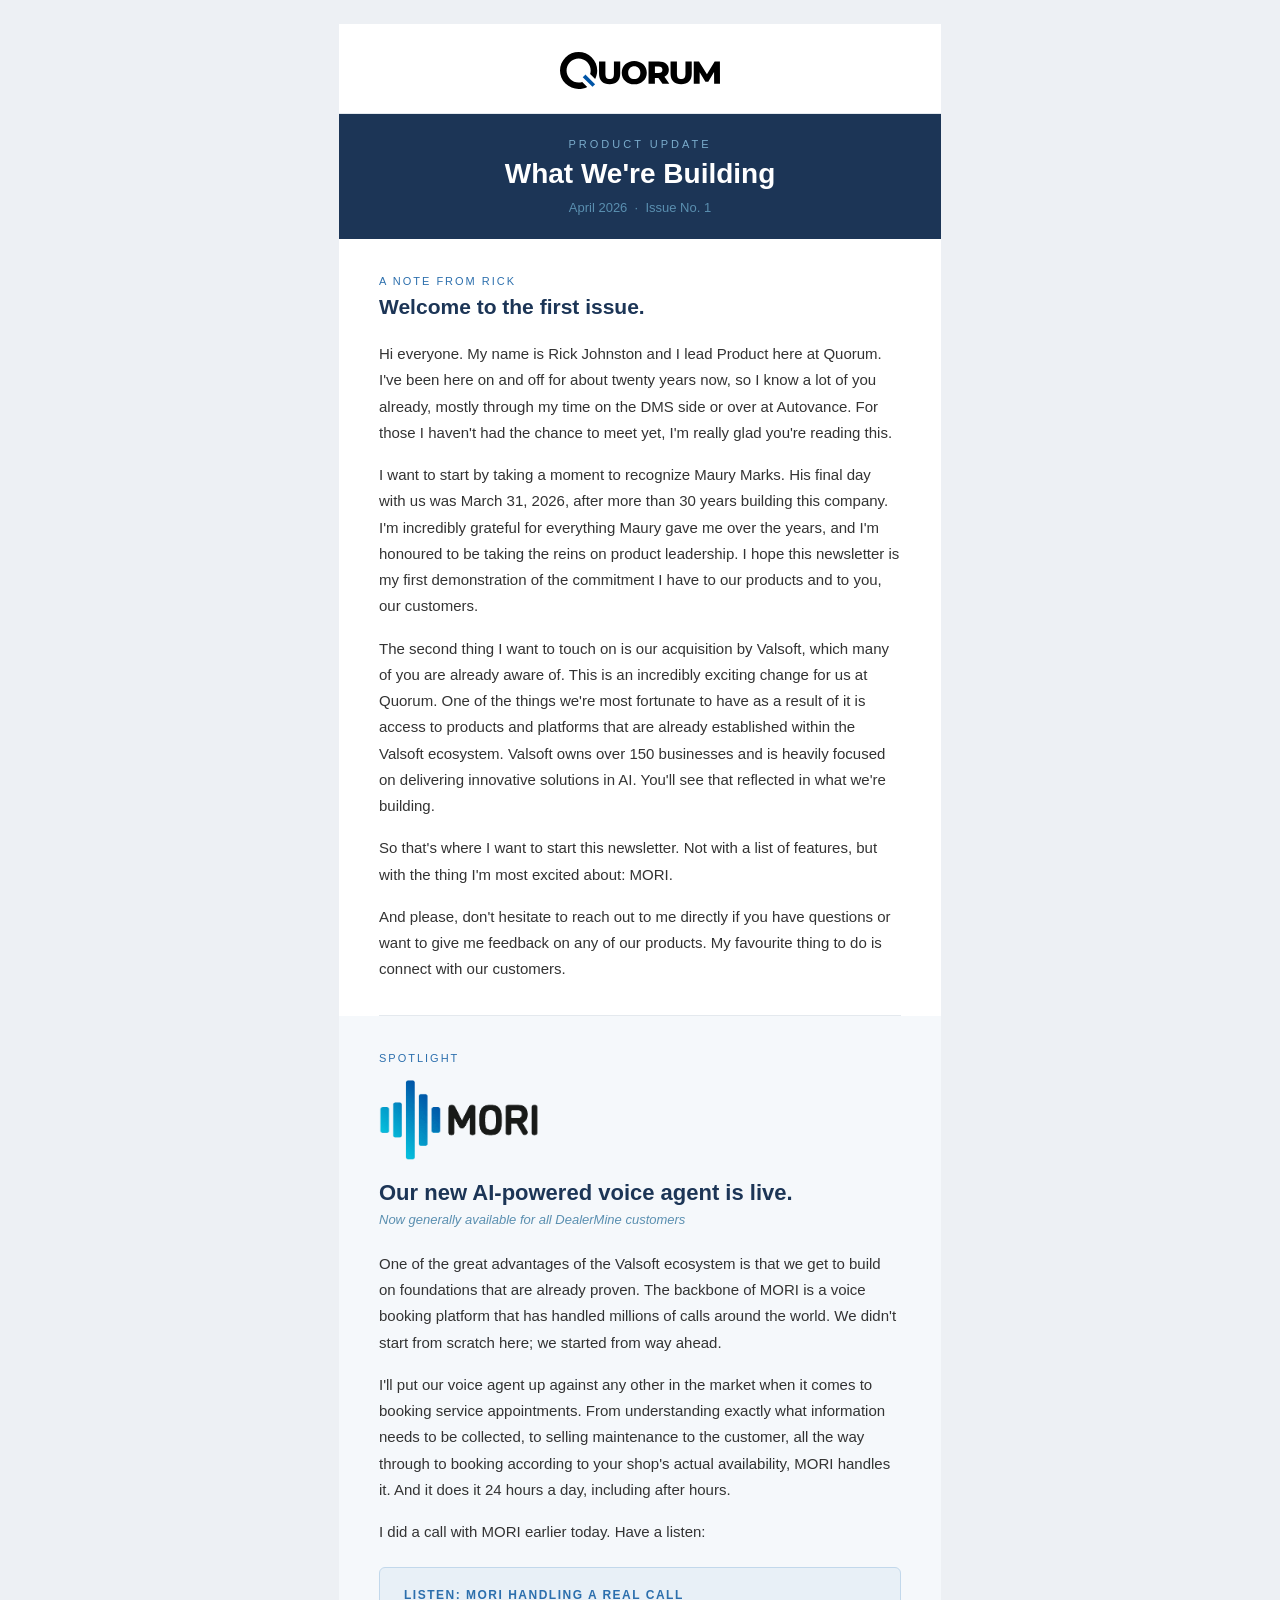
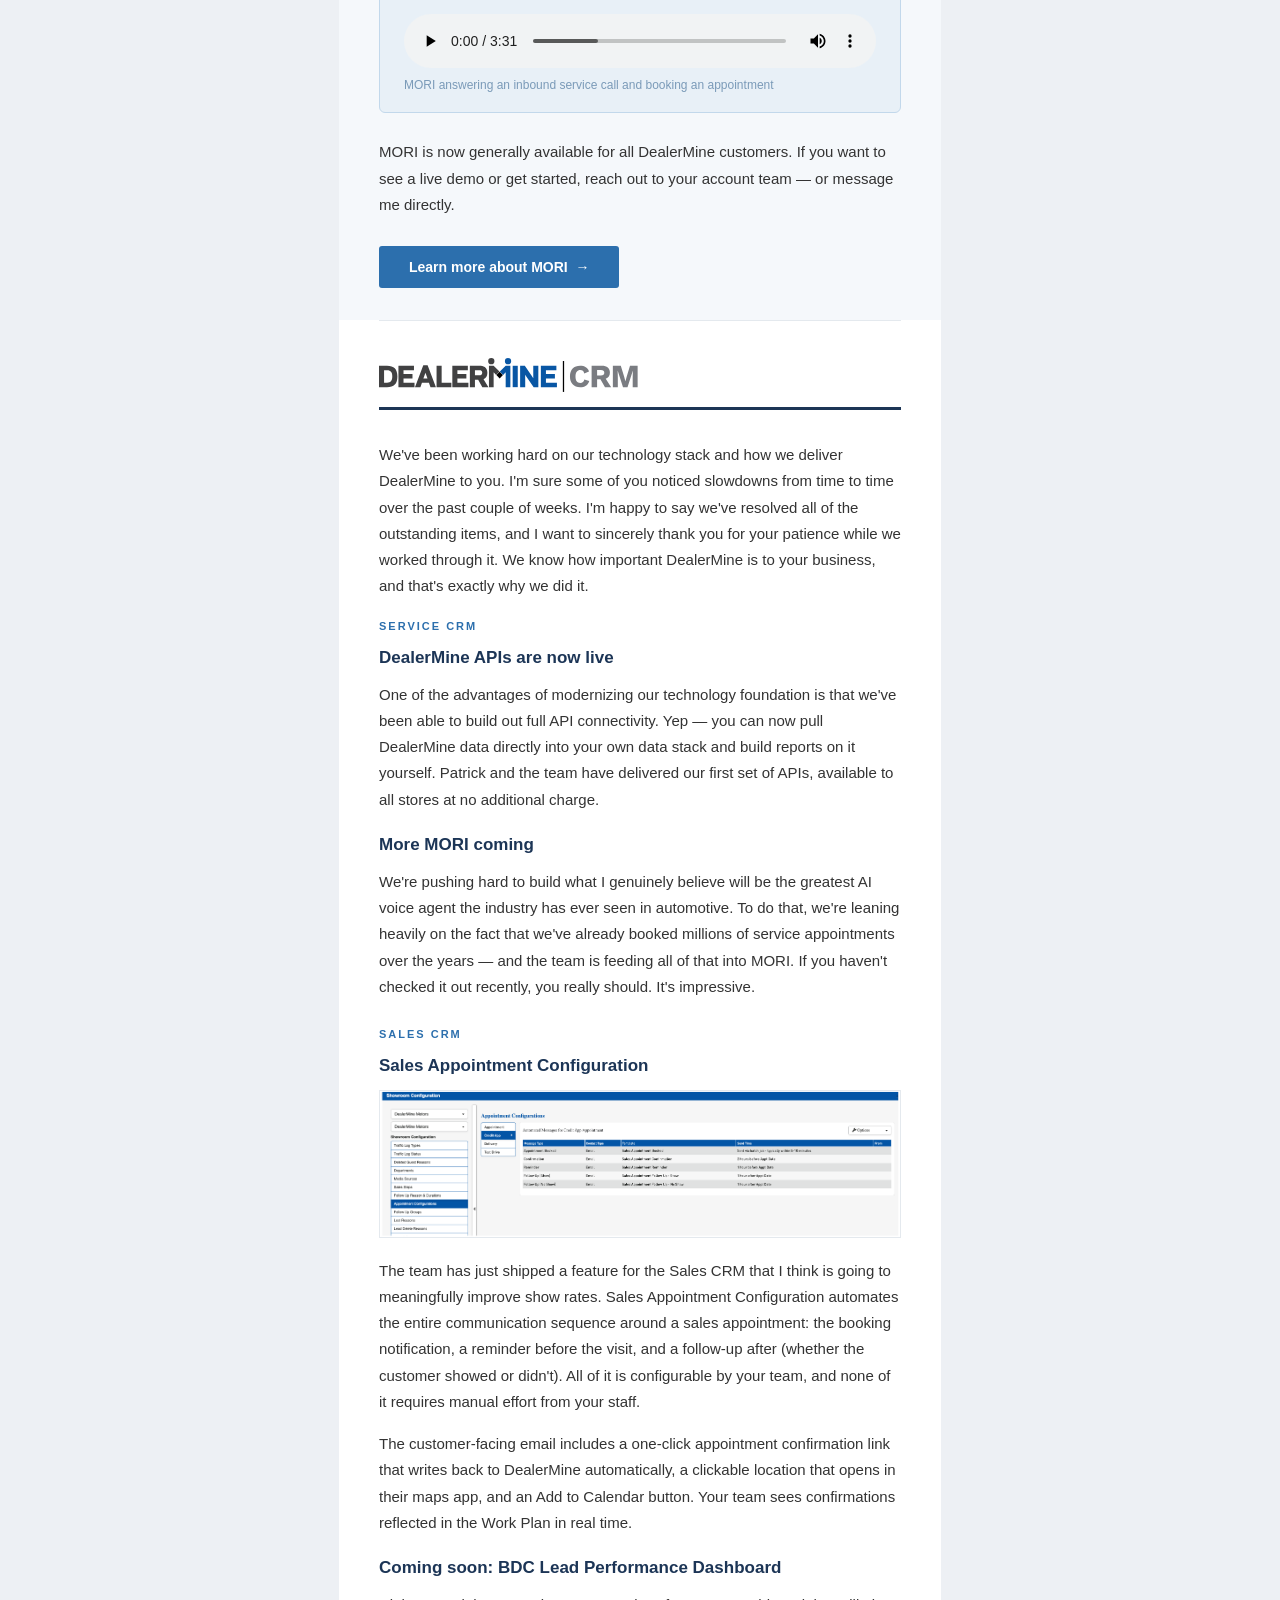
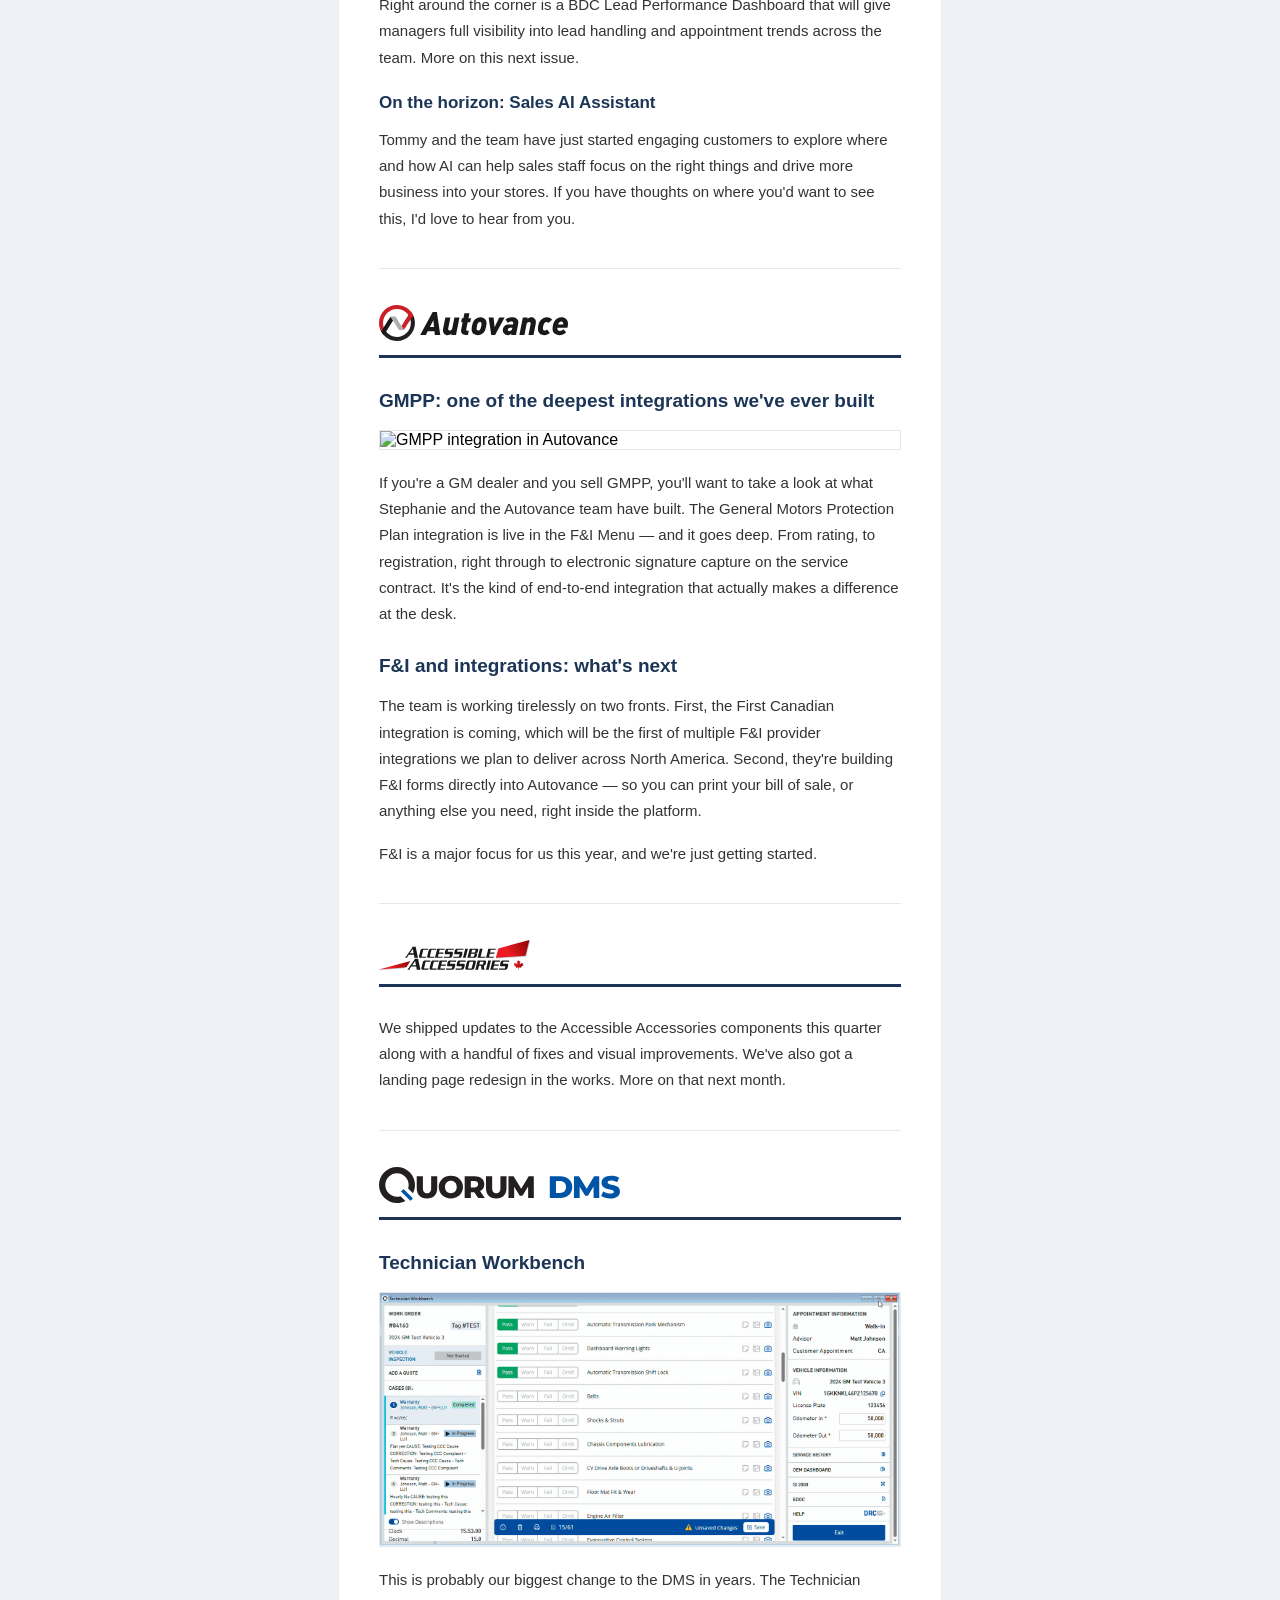
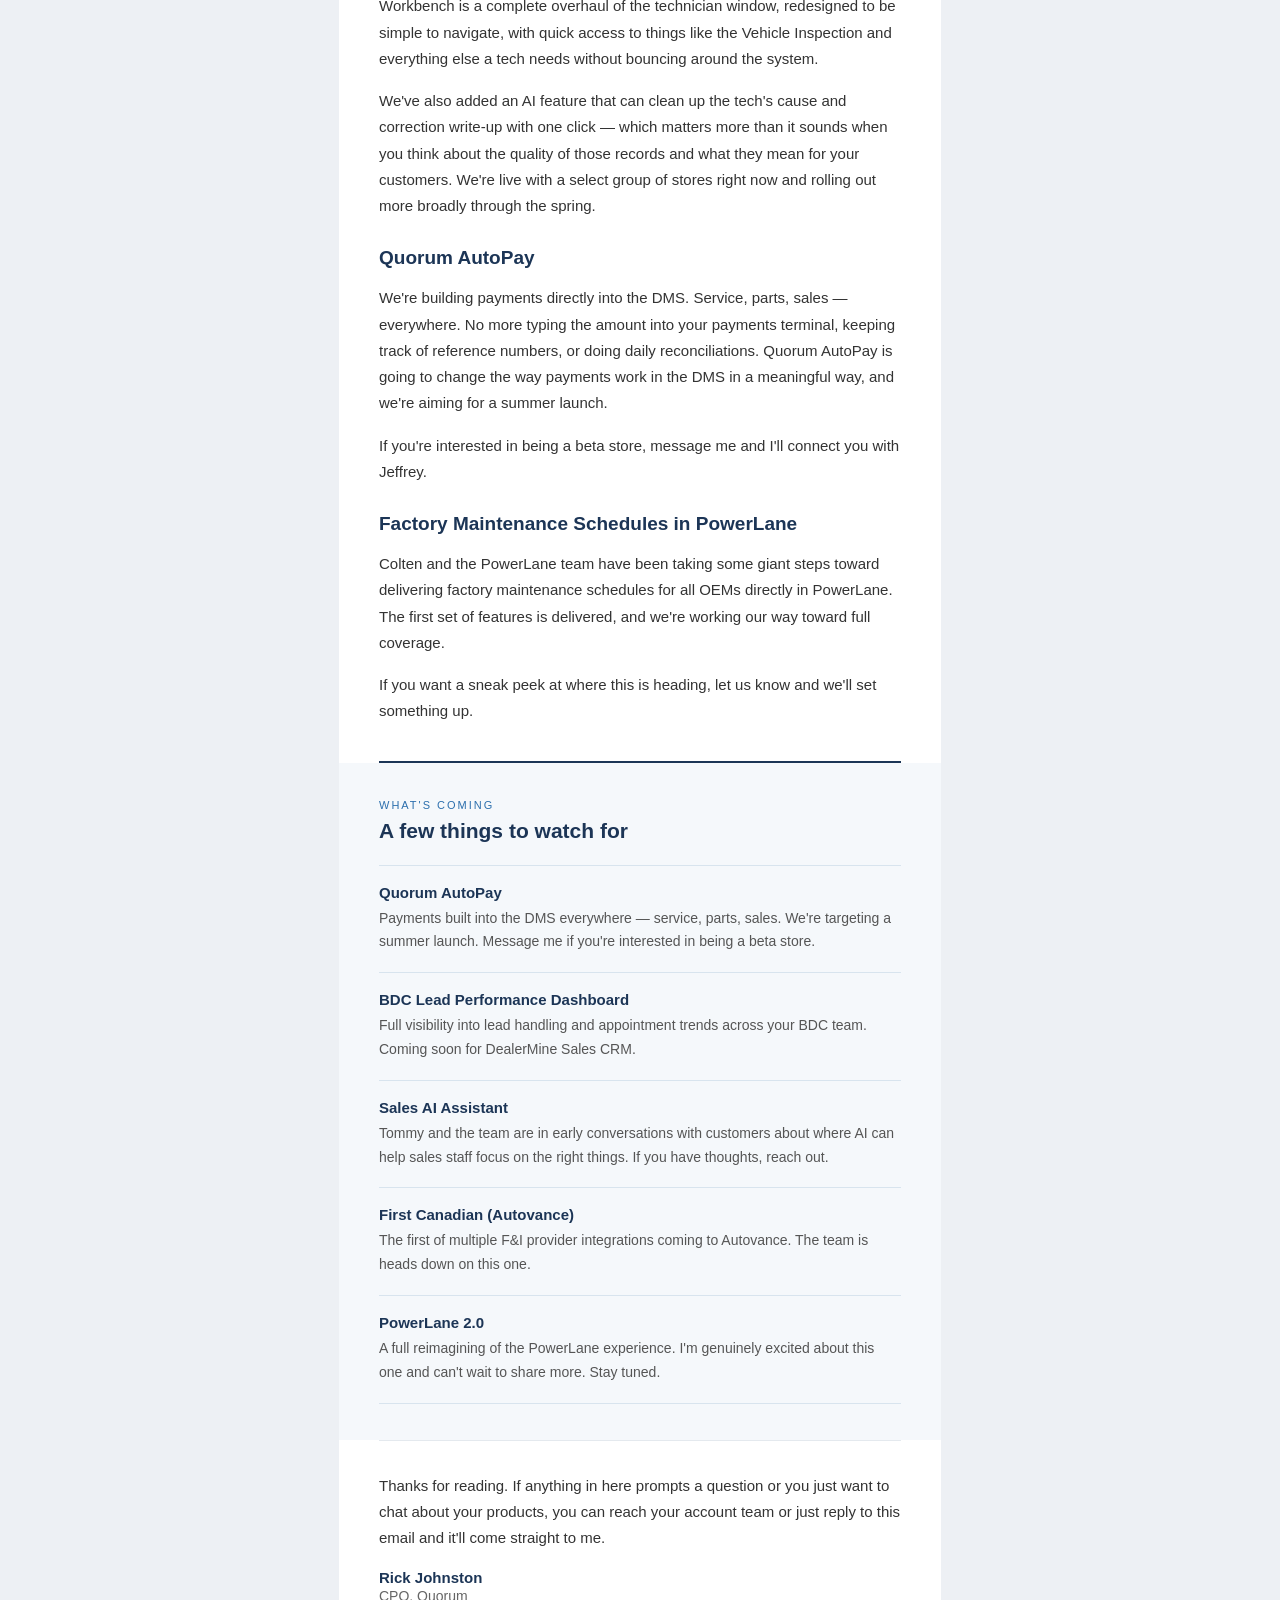
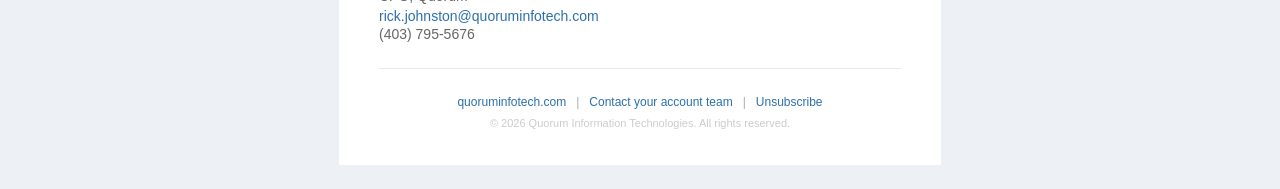
==== commit f7012135: "Add Quorum favicon to site pages Added faviconV2.png to content/branding and linked it in index.html" ====
--- a/newsletter-april-2026.html
+++ b/newsletter-april-2026.html
@@ -5,6 +5,7 @@
 <meta name="viewport" content="width=device-width, initial-scale=1.0">
 <meta http-equiv="X-UA-Compatible" content="IE=edge">
 <title>What We're Building — April 2026 | Quorum</title>
+<link rel="icon" type="image/png" href="content/branding/faviconV2.png">
 </head>
 <body style="margin:0;padding:0;background-color:#edf0f4;font-family:Arial,Helvetica,sans-serif;">
 
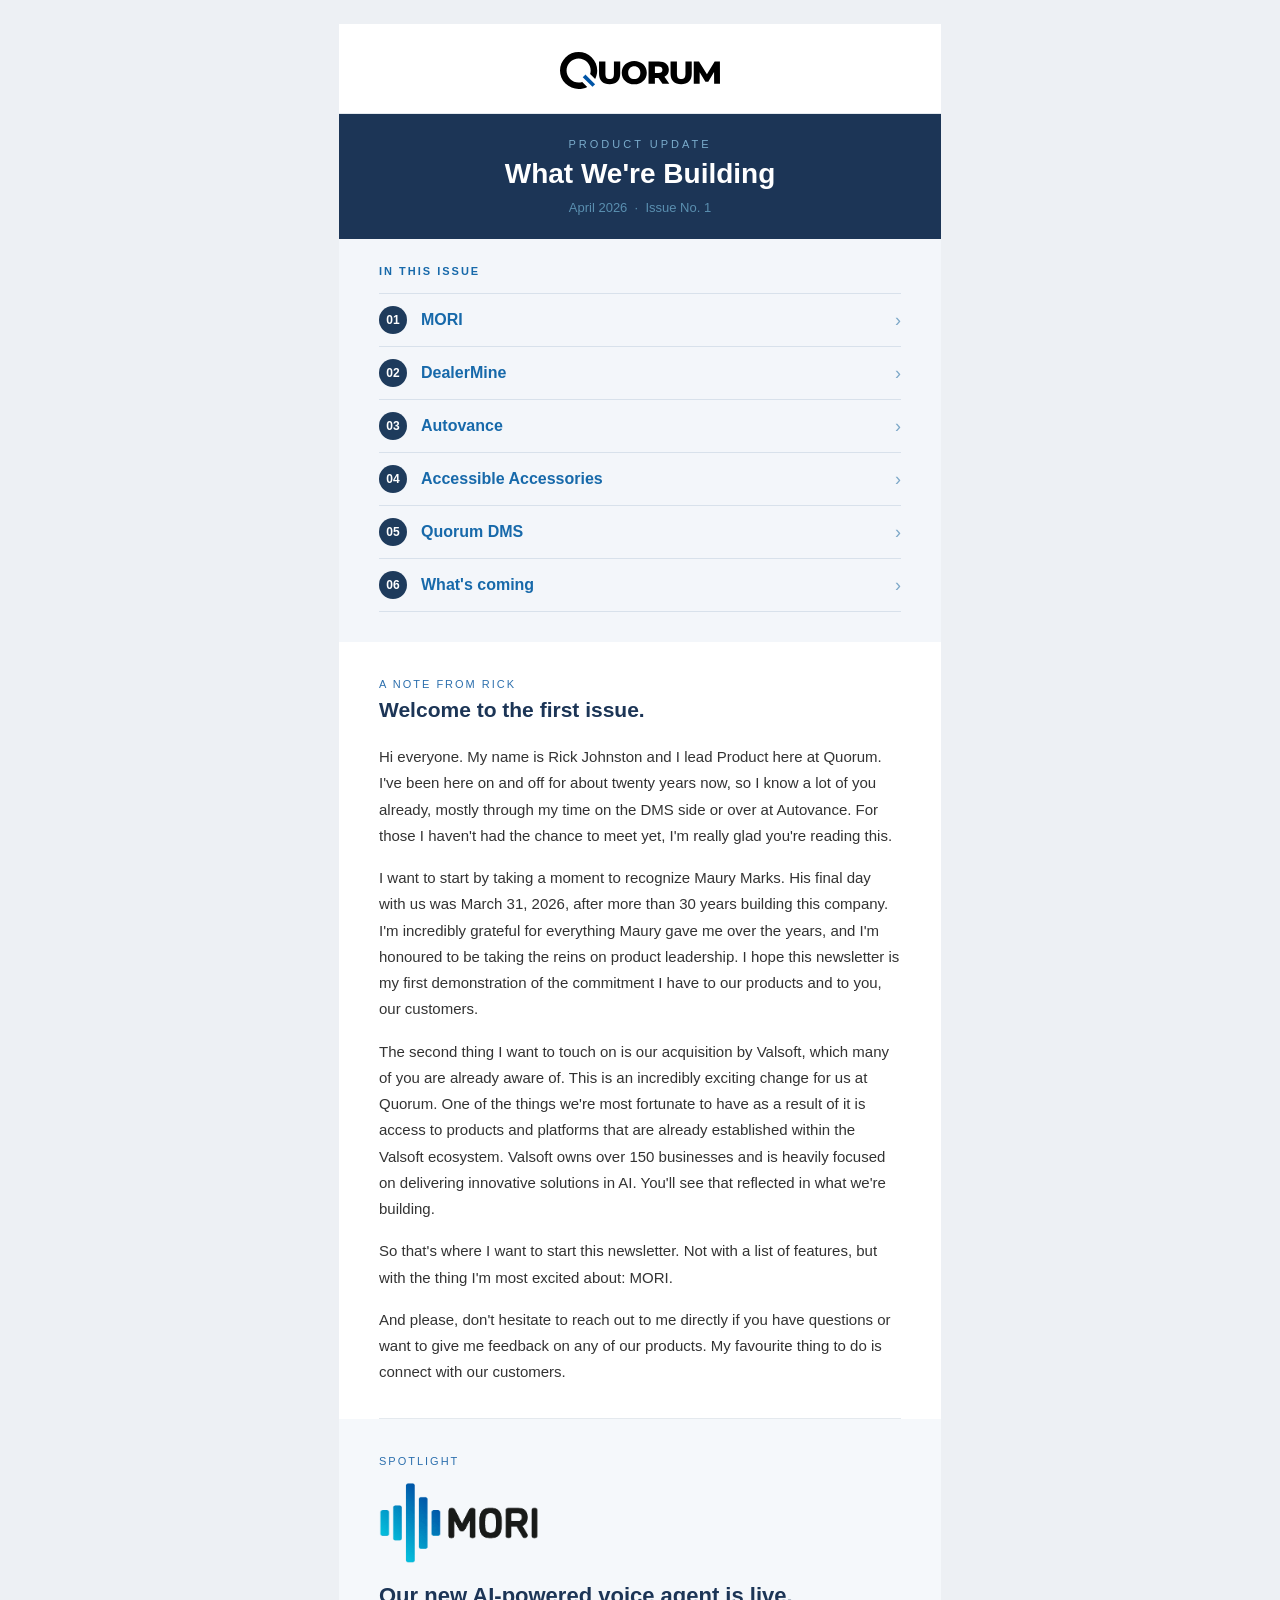
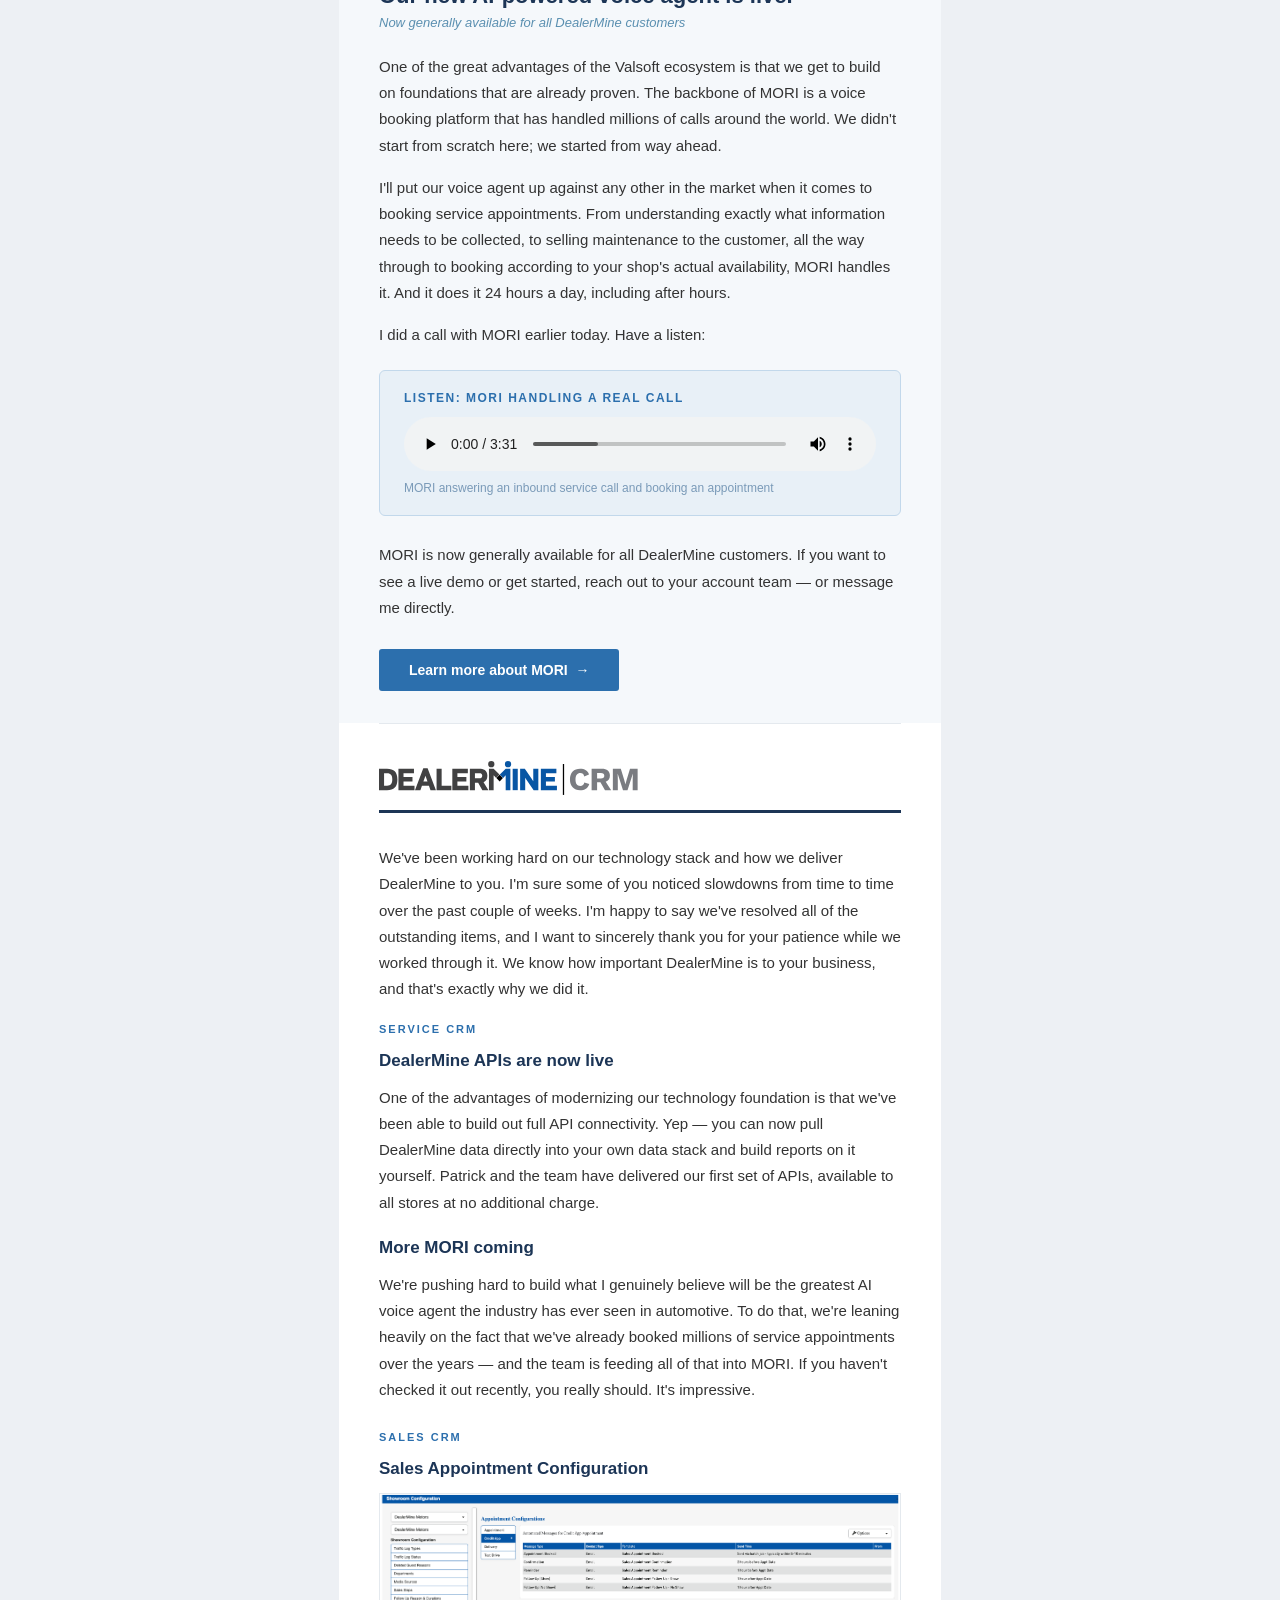
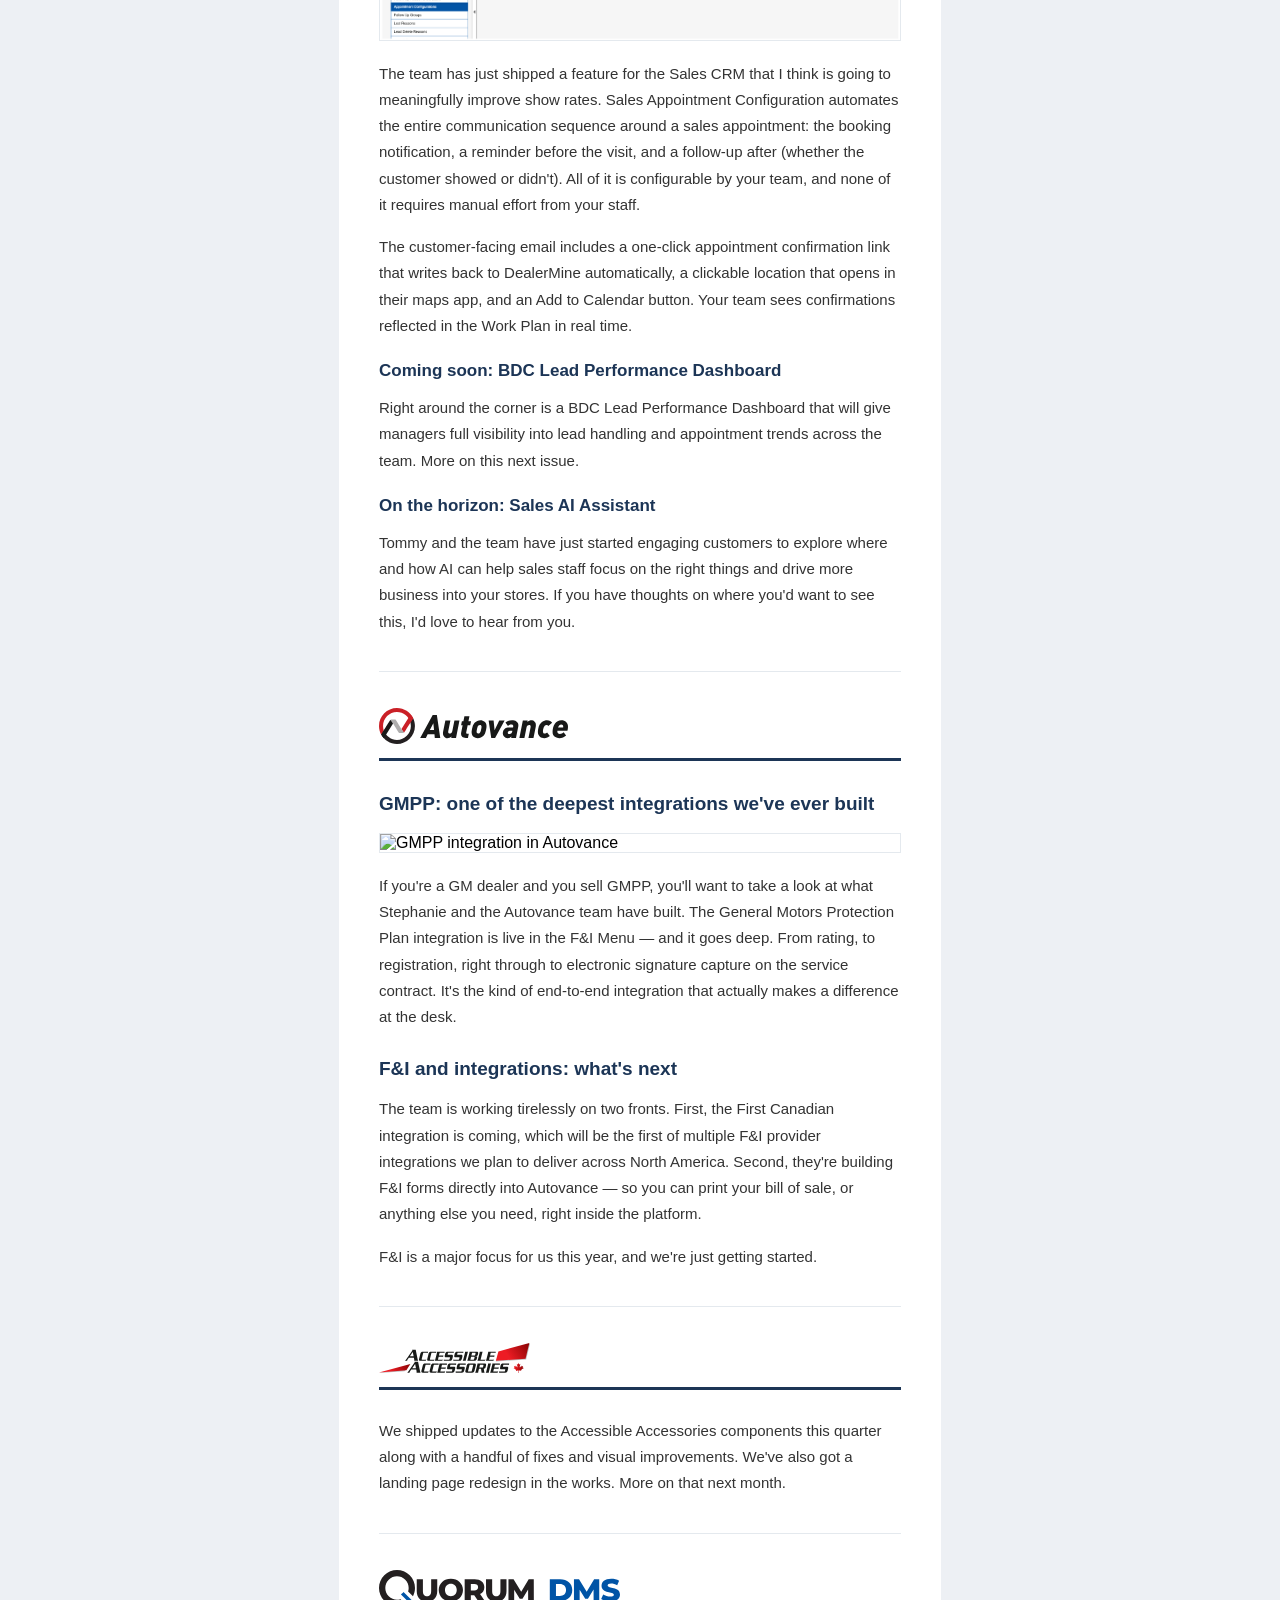
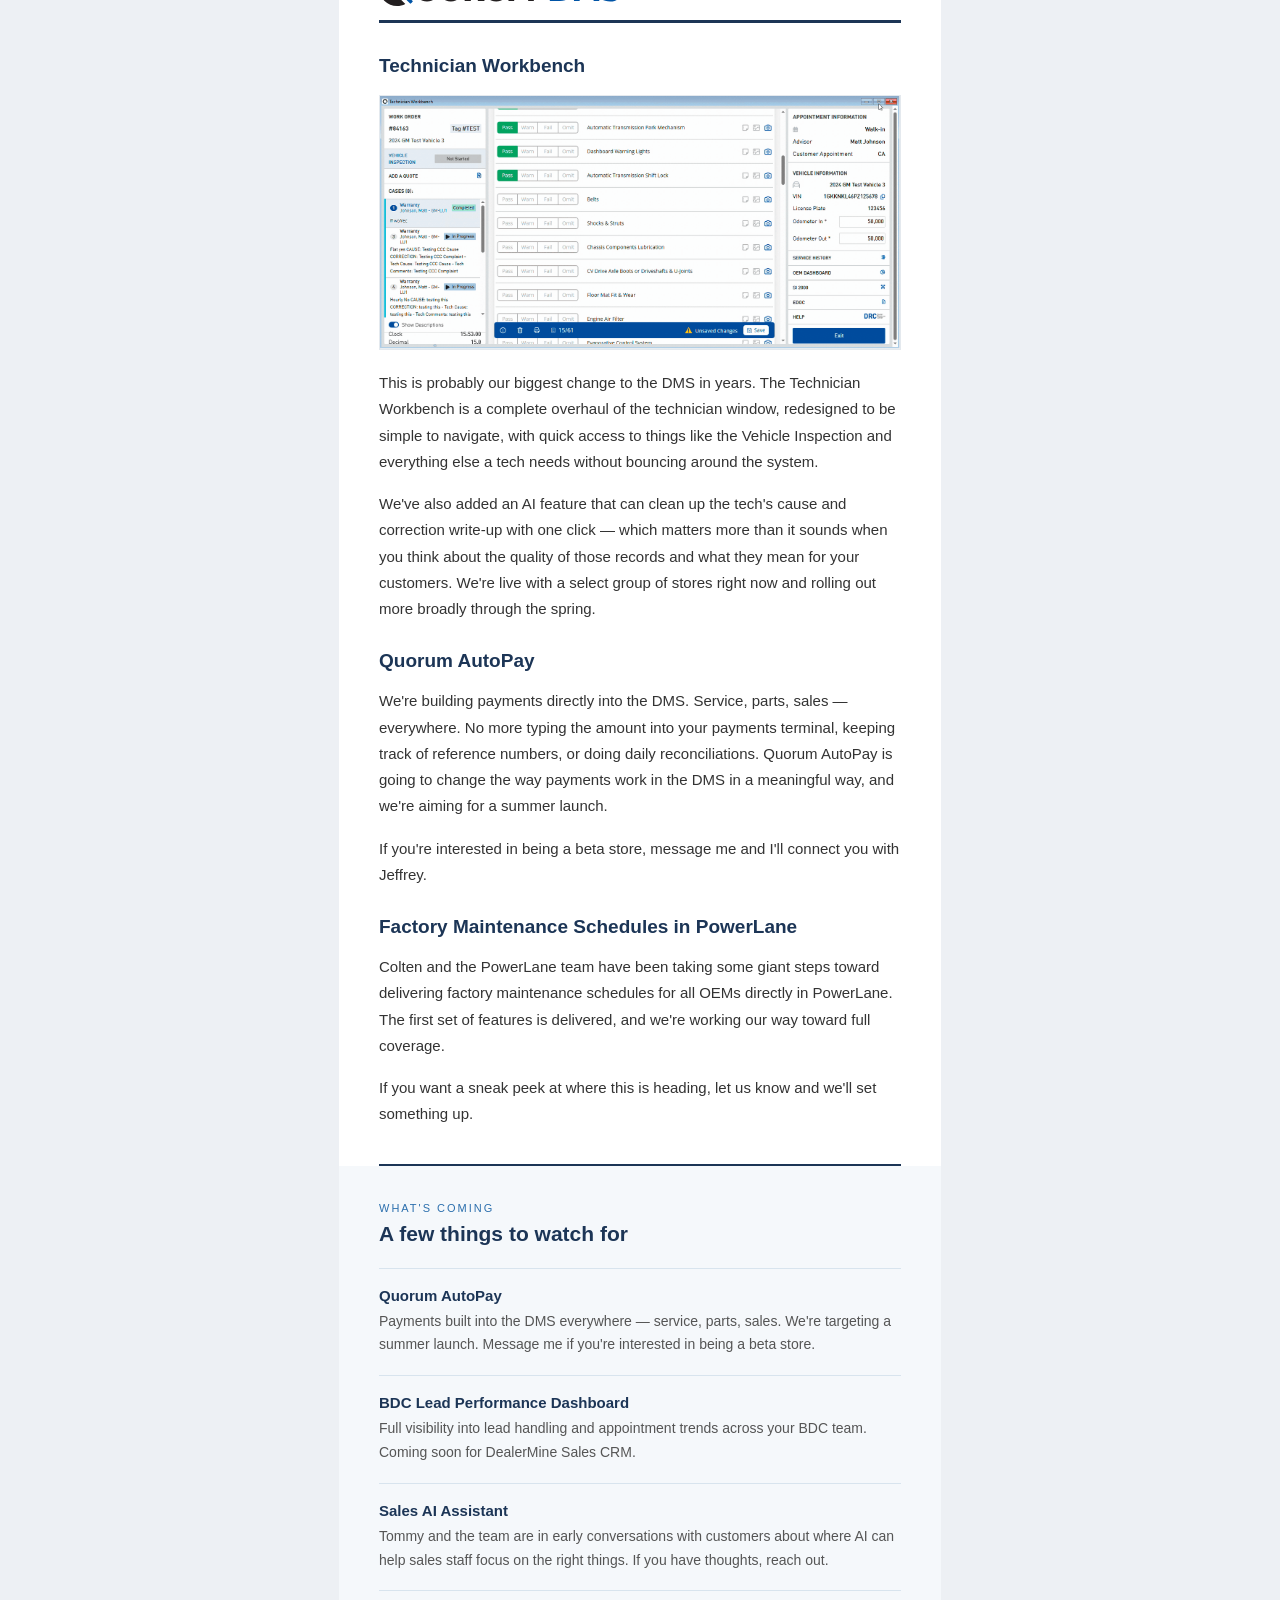
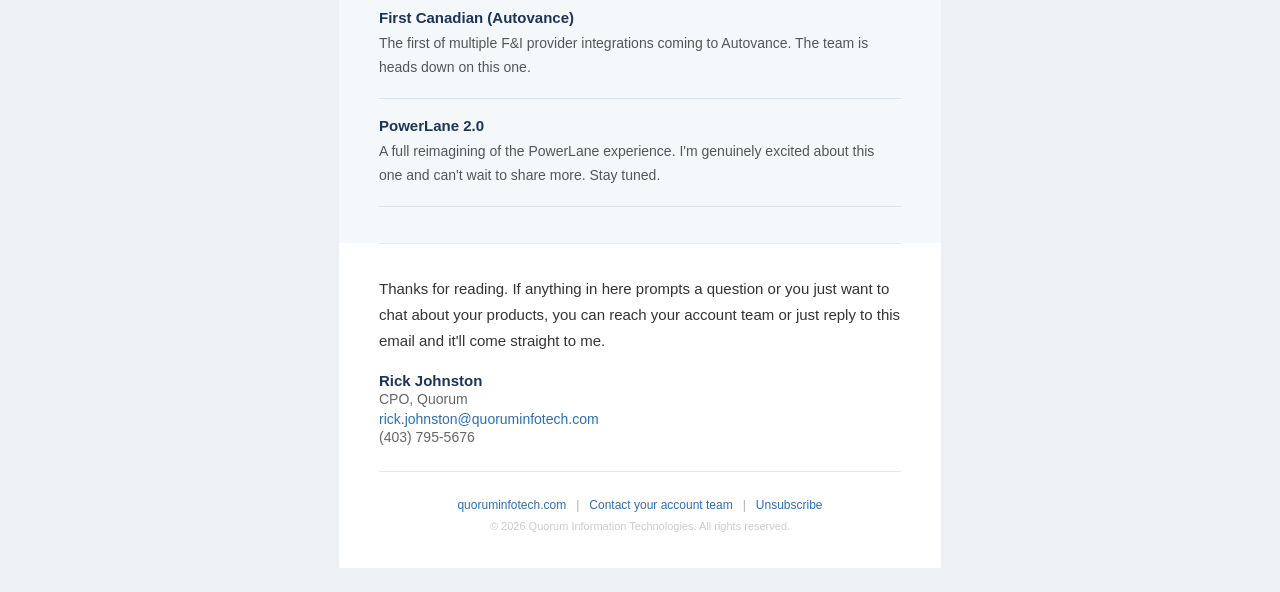
==== commit fa3a56f5: "Add an in-issue table of contents so readers can jump to product sections. Co-authored-by: Cursor <c" ====
--- a/newsletter-april-2026.html
+++ b/newsletter-april-2026.html
@@ -36,6 +36,81 @@
         </td>
       </tr>
 
+      <!-- Table of contents -->
+      <tr>
+        <td style="padding:24px 40px 30px;background-color:#f3f6fa;">
+          <p style="margin:0 0 14px;font-family:Arial,Helvetica,sans-serif;font-size:11px;line-height:16px;font-weight:bold;letter-spacing:2px;text-transform:uppercase;color:#1769aa;">In this issue</p>
+          <table role="presentation" width="100%" cellspacing="0" cellpadding="0" border="0" style="width:100%;border-top:1px solid #d8e1eb;">
+            <tr>
+              <td width="42" valign="middle" style="padding:12px 0;border-bottom:1px solid #d8e1eb;">
+                <a href="#mori" style="text-decoration:none;"><span style="display:inline-block;width:28px;height:28px;font-family:Arial,Helvetica,sans-serif;font-size:12px;font-weight:bold;line-height:28px;text-align:center;color:#ffffff;background-color:#1e3b5c;border-radius:14px;">01</span></a>
+              </td>
+              <td valign="middle" style="padding:12px 8px 12px 0;border-bottom:1px solid #d8e1eb;">
+                <a href="#mori" style="font-family:Arial,Helvetica,sans-serif;font-size:16px;line-height:22px;font-weight:bold;color:#1769aa;text-decoration:none;">MORI</a>
+              </td>
+              <td width="24" align="right" valign="middle" style="padding:12px 0;border-bottom:1px solid #d8e1eb;">
+                <a href="#mori" style="font-family:Arial,Helvetica,sans-serif;font-size:18px;line-height:22px;color:#7ba7c7;text-decoration:none;">&#8250;</a>
+              </td>
+            </tr>
+            <tr>
+              <td width="42" valign="middle" style="padding:12px 0;border-bottom:1px solid #d8e1eb;">
+                <a href="#dealermine" style="text-decoration:none;"><span style="display:inline-block;width:28px;height:28px;font-family:Arial,Helvetica,sans-serif;font-size:12px;font-weight:bold;line-height:28px;text-align:center;color:#ffffff;background-color:#1e3b5c;border-radius:14px;">02</span></a>
+              </td>
+              <td valign="middle" style="padding:12px 8px 12px 0;border-bottom:1px solid #d8e1eb;">
+                <a href="#dealermine" style="font-family:Arial,Helvetica,sans-serif;font-size:16px;line-height:22px;font-weight:bold;color:#1769aa;text-decoration:none;">DealerMine</a>
+              </td>
+              <td width="24" align="right" valign="middle" style="padding:12px 0;border-bottom:1px solid #d8e1eb;">
+                <a href="#dealermine" style="font-family:Arial,Helvetica,sans-serif;font-size:18px;line-height:22px;color:#7ba7c7;text-decoration:none;">&#8250;</a>
+              </td>
+            </tr>
+            <tr>
+              <td width="42" valign="middle" style="padding:12px 0;border-bottom:1px solid #d8e1eb;">
+                <a href="#autovance" style="text-decoration:none;"><span style="display:inline-block;width:28px;height:28px;font-family:Arial,Helvetica,sans-serif;font-size:12px;font-weight:bold;line-height:28px;text-align:center;color:#ffffff;background-color:#1e3b5c;border-radius:14px;">03</span></a>
+              </td>
+              <td valign="middle" style="padding:12px 8px 12px 0;border-bottom:1px solid #d8e1eb;">
+                <a href="#autovance" style="font-family:Arial,Helvetica,sans-serif;font-size:16px;line-height:22px;font-weight:bold;color:#1769aa;text-decoration:none;">Autovance</a>
+              </td>
+              <td width="24" align="right" valign="middle" style="padding:12px 0;border-bottom:1px solid #d8e1eb;">
+                <a href="#autovance" style="font-family:Arial,Helvetica,sans-serif;font-size:18px;line-height:22px;color:#7ba7c7;text-decoration:none;">&#8250;</a>
+              </td>
+            </tr>
+            <tr>
+              <td width="42" valign="middle" style="padding:12px 0;border-bottom:1px solid #d8e1eb;">
+                <a href="#accessories" style="text-decoration:none;"><span style="display:inline-block;width:28px;height:28px;font-family:Arial,Helvetica,sans-serif;font-size:12px;font-weight:bold;line-height:28px;text-align:center;color:#ffffff;background-color:#1e3b5c;border-radius:14px;">04</span></a>
+              </td>
+              <td valign="middle" style="padding:12px 8px 12px 0;border-bottom:1px solid #d8e1eb;">
+                <a href="#accessories" style="font-family:Arial,Helvetica,sans-serif;font-size:16px;line-height:22px;font-weight:bold;color:#1769aa;text-decoration:none;">Accessible Accessories</a>
+              </td>
+              <td width="24" align="right" valign="middle" style="padding:12px 0;border-bottom:1px solid #d8e1eb;">
+                <a href="#accessories" style="font-family:Arial,Helvetica,sans-serif;font-size:18px;line-height:22px;color:#7ba7c7;text-decoration:none;">&#8250;</a>
+              </td>
+            </tr>
+            <tr>
+              <td width="42" valign="middle" style="padding:12px 0;border-bottom:1px solid #d8e1eb;">
+                <a href="#dms" style="text-decoration:none;"><span style="display:inline-block;width:28px;height:28px;font-family:Arial,Helvetica,sans-serif;font-size:12px;font-weight:bold;line-height:28px;text-align:center;color:#ffffff;background-color:#1e3b5c;border-radius:14px;">05</span></a>
+              </td>
+              <td valign="middle" style="padding:12px 8px 12px 0;border-bottom:1px solid #d8e1eb;">
+                <a href="#dms" style="font-family:Arial,Helvetica,sans-serif;font-size:16px;line-height:22px;font-weight:bold;color:#1769aa;text-decoration:none;">Quorum DMS</a>
+              </td>
+              <td width="24" align="right" valign="middle" style="padding:12px 0;border-bottom:1px solid #d8e1eb;">
+                <a href="#dms" style="font-family:Arial,Helvetica,sans-serif;font-size:18px;line-height:22px;color:#7ba7c7;text-decoration:none;">&#8250;</a>
+              </td>
+            </tr>
+            <tr>
+              <td width="42" valign="middle" style="padding:12px 0;border-bottom:1px solid #d8e1eb;">
+                <a href="#whats-coming" style="text-decoration:none;"><span style="display:inline-block;width:28px;height:28px;font-family:Arial,Helvetica,sans-serif;font-size:12px;font-weight:bold;line-height:28px;text-align:center;color:#ffffff;background-color:#1e3b5c;border-radius:14px;">06</span></a>
+              </td>
+              <td valign="middle" style="padding:12px 8px 12px 0;border-bottom:1px solid #d8e1eb;">
+                <a href="#whats-coming" style="font-family:Arial,Helvetica,sans-serif;font-size:16px;line-height:22px;font-weight:bold;color:#1769aa;text-decoration:none;">What's coming</a>
+              </td>
+              <td width="24" align="right" valign="middle" style="padding:12px 0;border-bottom:1px solid #d8e1eb;">
+                <a href="#whats-coming" style="font-family:Arial,Helvetica,sans-serif;font-size:18px;line-height:22px;color:#7ba7c7;text-decoration:none;">&#8250;</a>
+              </td>
+            </tr>
+          </table>
+        </td>
+      </tr>
+
       <!-- A Note from Rick -->
       <tr>
         <td style="padding:36px 40px 32px;">
@@ -71,7 +146,8 @@
       <tr><td style="padding:0 40px;"><hr style="border:none;border-top:1px solid #e4e9ee;margin:0;"></td></tr>
 
       <tr>
-        <td style="padding:36px 40px 32px;background-color:#f5f8fb;">
+        <td id="mori" style="padding:36px 40px 32px;background-color:#f5f8fb;">
+          <a name="mori"></a>
           <p style="margin:0 0 16px;font-size:11px;letter-spacing:2px;text-transform:uppercase;color:#2c6fad;font-family:Arial,Helvetica,sans-serif;">SPOTLIGHT</p>
           <img src="content/newsletter-content/april-2026/moriAI.png" alt="MORI AI" width="160" height="auto" style="display:block;margin:0 0 20px;">
           <h2 style="margin:0 0 6px;font-size:22px;color:#1c3556;font-family:Arial,Helvetica,sans-serif;font-weight:700;">Our new AI-powered voice agent is live.</h2>
@@ -127,7 +203,8 @@
       <tr><td style="padding:0 40px;"><hr style="border:none;border-top:1px solid #e4e9ee;margin:0;"></td></tr>
 
       <tr>
-        <td style="padding:36px 40px 8px;">
+        <td id="dealermine" style="padding:36px 40px 8px;">
+          <a name="dealermine"></a>
           <img src="content/branding/dm-logo-blue-newclass.svg" alt="DealerMine CRM" height="36" style="display:block;max-width:260px;">
           <hr style="border:none;border-top:3px solid #1c3556;margin:14px 0 0;">
         </td>
@@ -193,7 +270,8 @@
       <tr><td style="padding:0 40px;"><hr style="border:none;border-top:1px solid #e4e9ee;margin:0;"></td></tr>
 
       <tr>
-        <td style="padding:36px 40px 8px;">
+        <td id="autovance" style="padding:36px 40px 8px;">
+          <a name="autovance"></a>
           <img src="content/branding/AV-logo-s-i-new-01.svg" alt="Autovance" height="36" style="display:block;max-width:200px;">
           <hr style="border:none;border-top:3px solid #1c3556;margin:14px 0 0;">
         </td>
@@ -236,7 +314,8 @@
       <tr><td style="padding:0 40px;"><hr style="border:none;border-top:1px solid #e4e9ee;margin:0;"></td></tr>
 
       <tr>
-        <td style="padding:36px 40px 8px;">
+        <td id="accessories" style="padding:36px 40px 8px;">
+          <a name="accessories"></a>
           <img src="content/branding/Accessible-accessories-logo-18-01.svg" alt="Accessible Accessories" height="30" style="display:block;max-width:220px;">
           <hr style="border:none;border-top:3px solid #1c3556;margin:14px 0 0;">
         </td>
@@ -260,7 +339,8 @@
       <tr><td style="padding:0 40px;"><hr style="border:none;border-top:1px solid #e4e9ee;margin:0;"></td></tr>
 
       <tr>
-        <td style="padding:36px 40px 8px;">
+        <td id="dms" style="padding:36px 40px 8px;">
+          <a name="dms"></a>
           <img src="content/branding/logo-quorum-dms-color-01.svg" alt="Quorum DMS" height="36" style="display:block;max-width:260px;">
           <hr style="border:none;border-top:3px solid #1c3556;margin:14px 0 0;">
         </td>
@@ -320,7 +400,8 @@
 
       <!-- What's Coming -->
       <tr>
-        <td style="padding:36px 40px 36px;background-color:#f5f8fb;">
+        <td id="whats-coming" style="padding:36px 40px 36px;background-color:#f5f8fb;">
+          <a name="whats-coming"></a>
           <p style="margin:0 0 8px;font-size:11px;letter-spacing:2px;text-transform:uppercase;color:#2c6fad;font-family:Arial,Helvetica,sans-serif;">WHAT'S COMING</p>
           <h2 style="margin:0 0 22px;font-size:21px;color:#1c3556;font-family:Arial,Helvetica,sans-serif;font-weight:700;">A few things to watch for</h2>
 
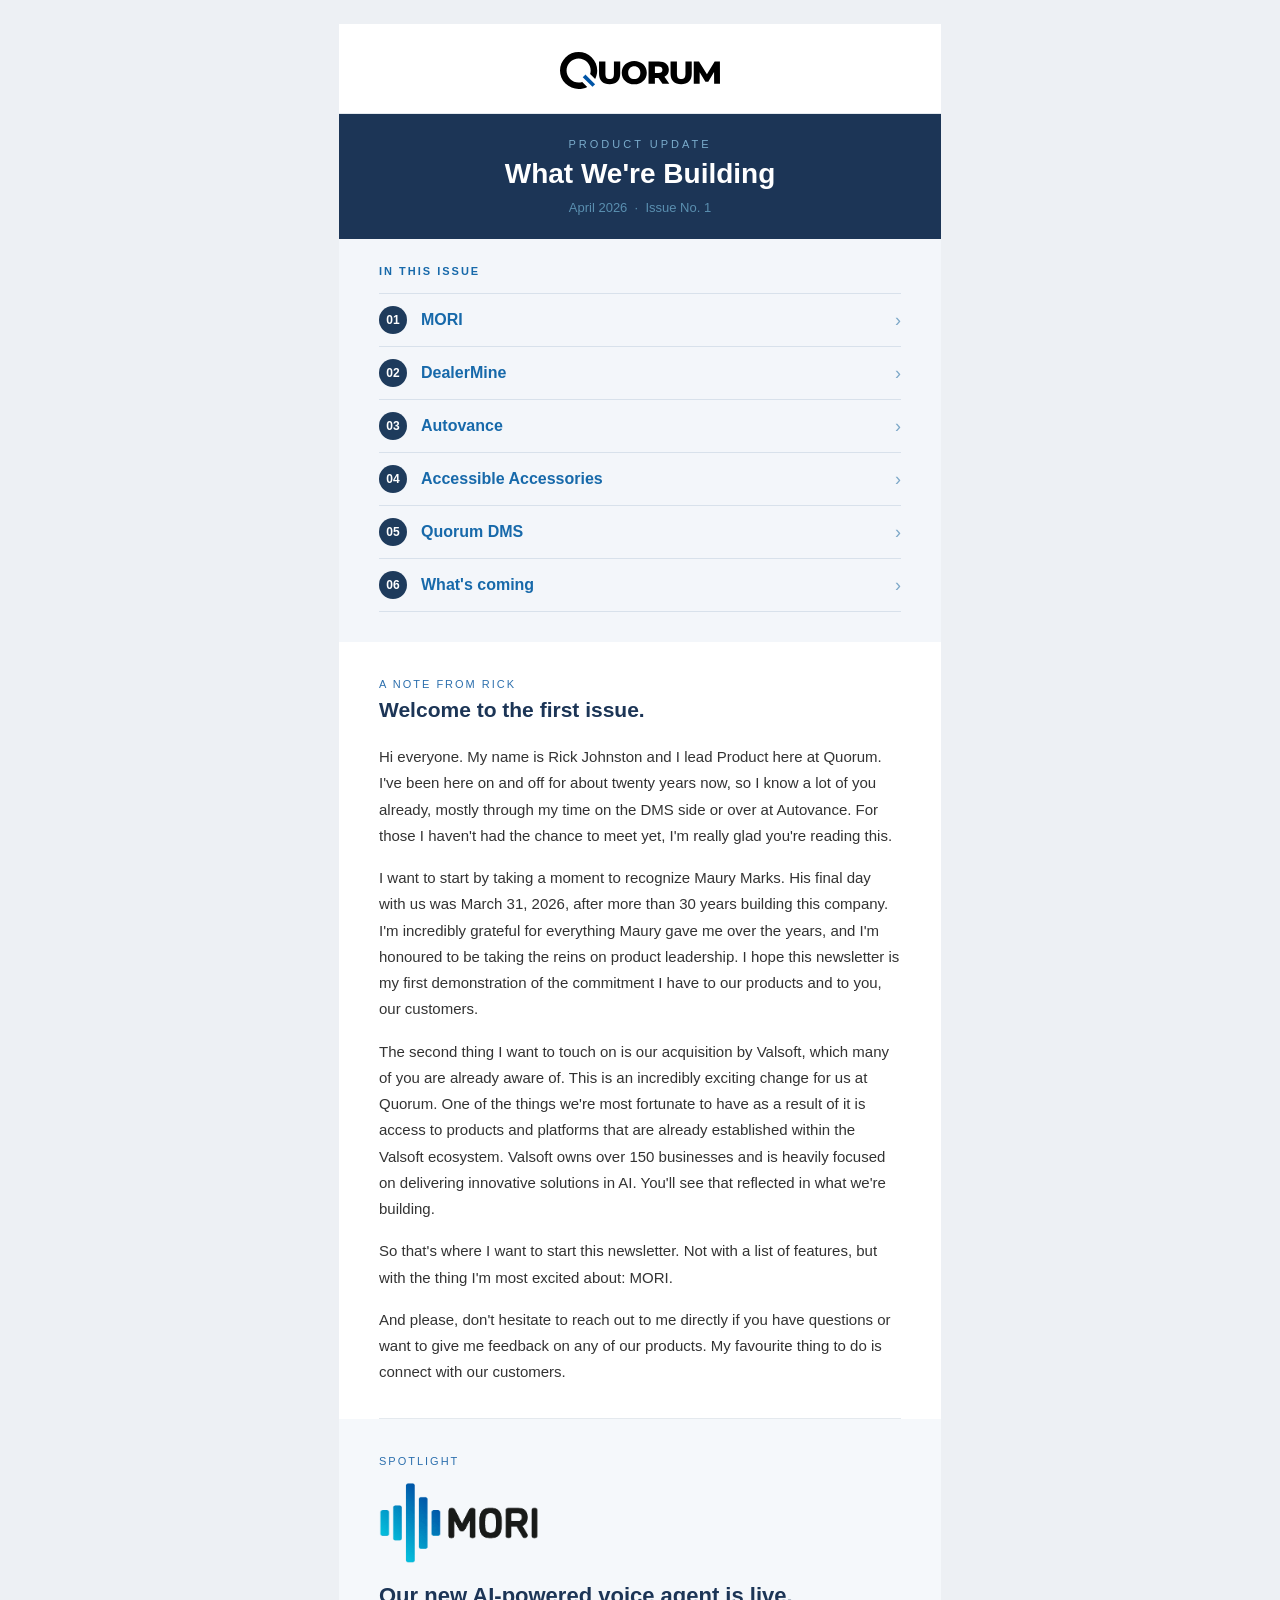
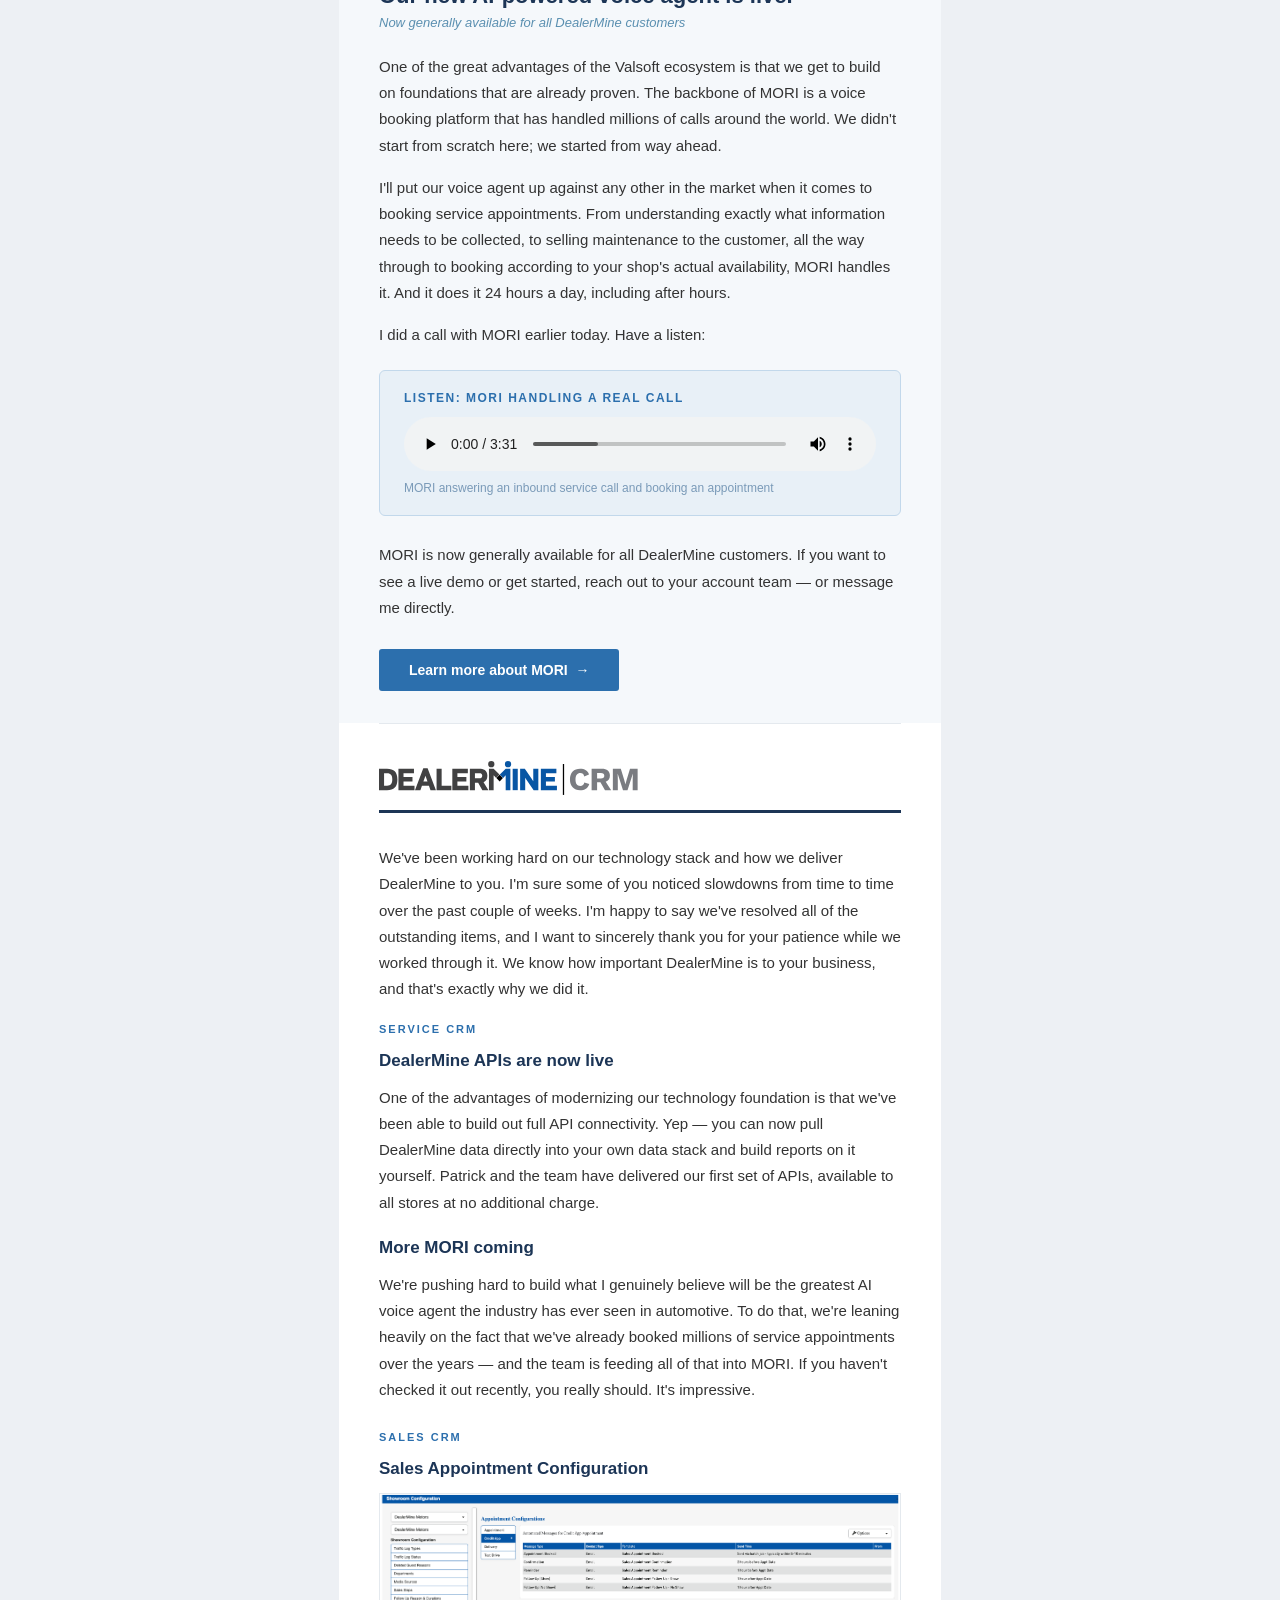
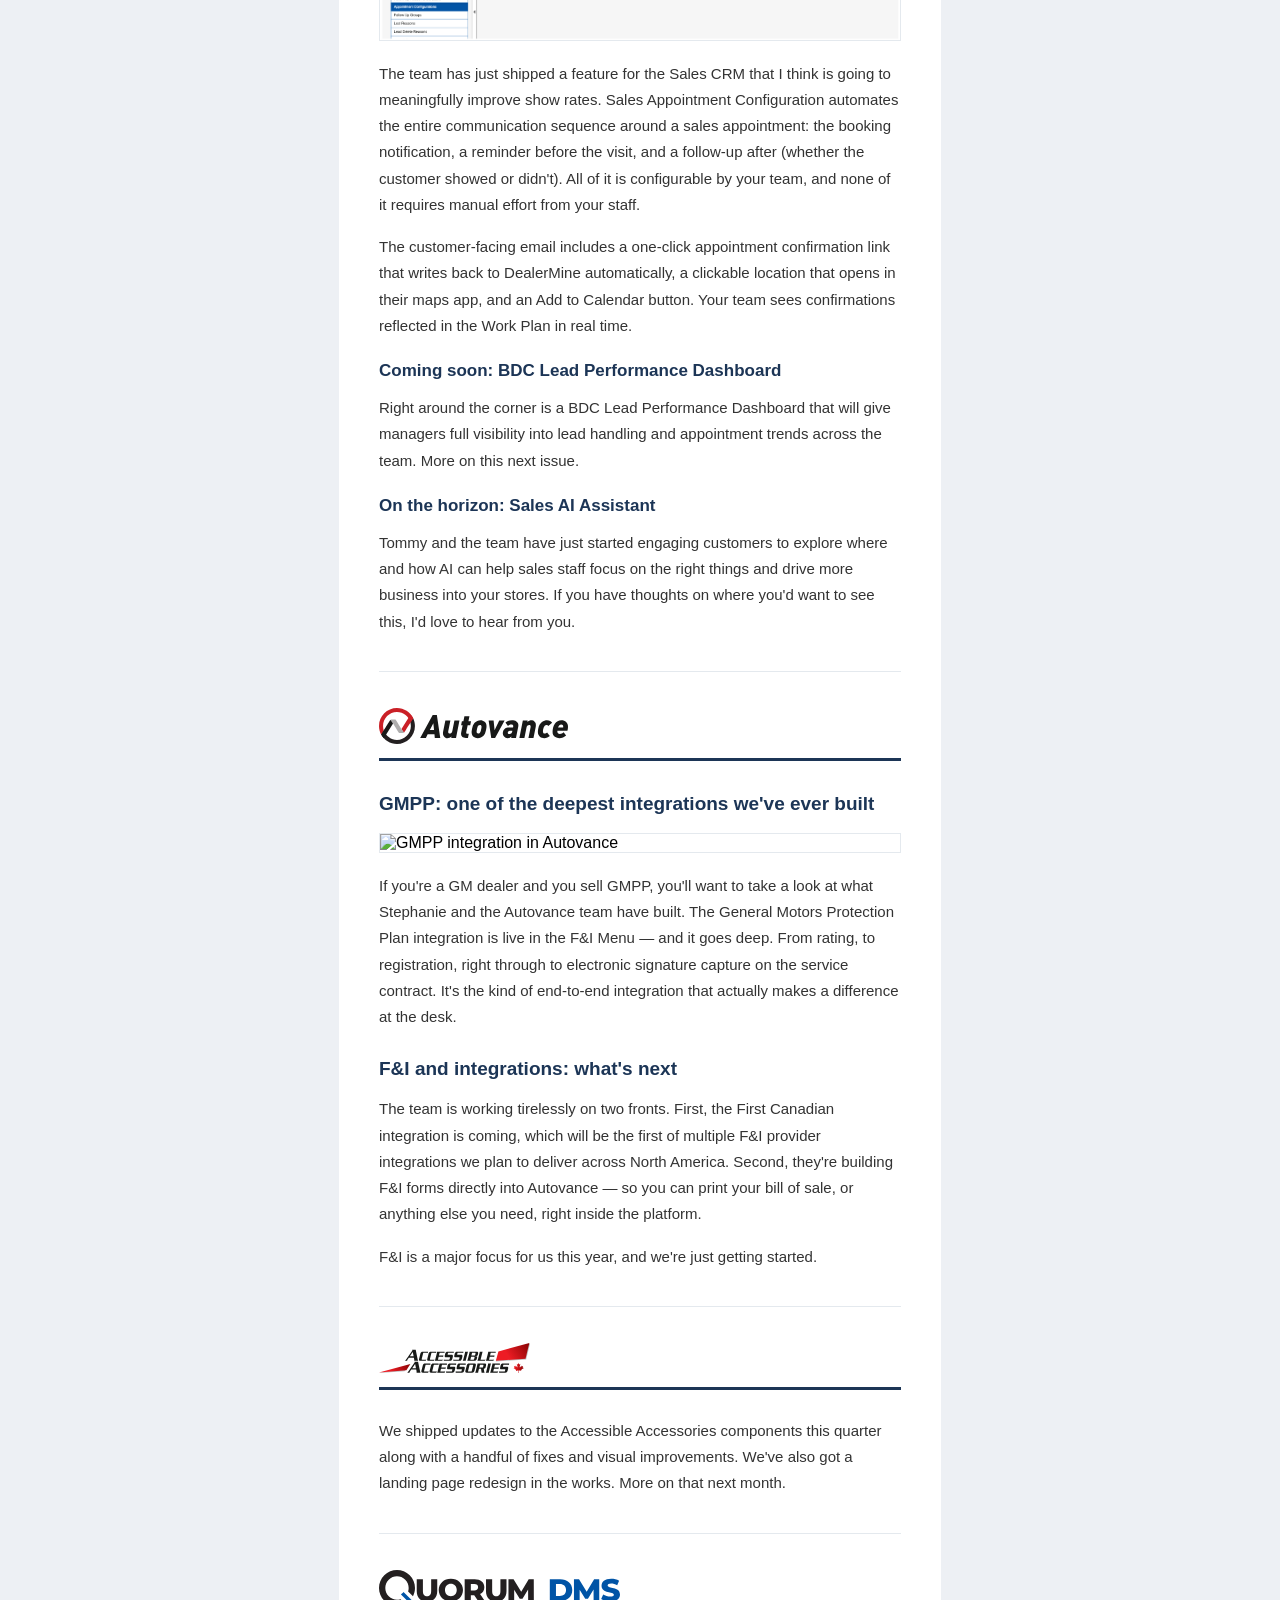
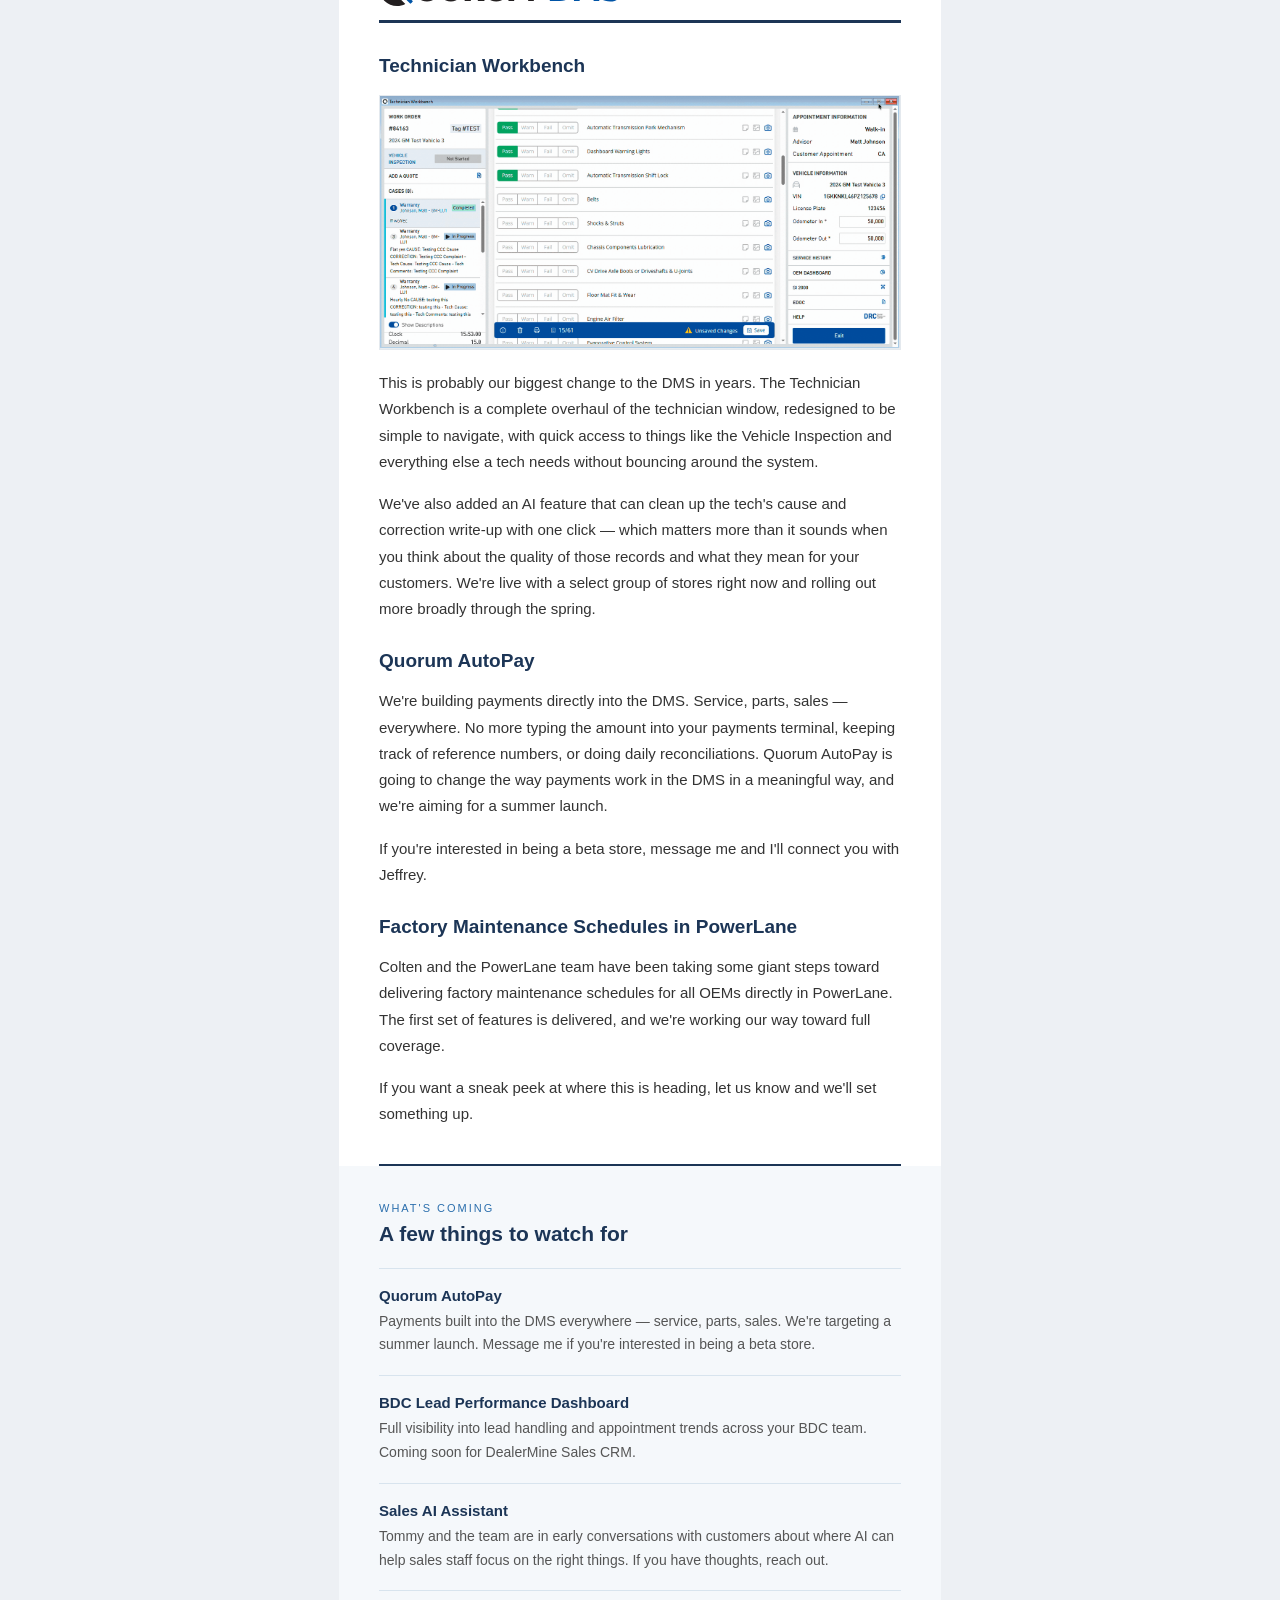
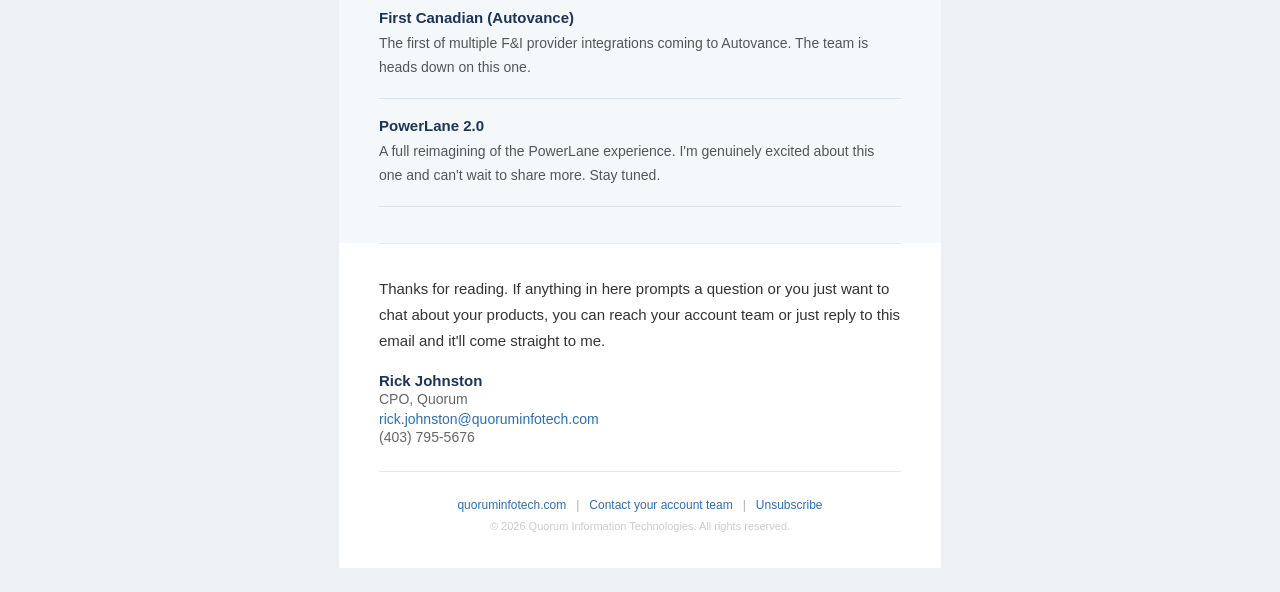
==== commit 31cce14e: "Restore edition URLs so Autovance, DealerMine, and DMS versions reorder on every issue. Co-authored-" ====
--- a/newsletter-april-2026.html
+++ b/newsletter-april-2026.html
@@ -40,7 +40,7 @@
       <tr>
         <td style="padding:24px 40px 30px;background-color:#f3f6fa;">
           <p style="margin:0 0 14px;font-family:Arial,Helvetica,sans-serif;font-size:11px;line-height:16px;font-weight:bold;letter-spacing:2px;text-transform:uppercase;color:#1769aa;">In this issue</p>
-          <table role="presentation" width="100%" cellspacing="0" cellpadding="0" border="0" style="width:100%;border-top:1px solid #d8e1eb;">
+          <table id="toc-list" role="presentation" width="100%" cellspacing="0" cellpadding="0" border="0" style="width:100%;border-top:1px solid #d8e1eb;">
             <tr>
               <td width="42" valign="middle" style="padding:12px 0;border-bottom:1px solid #d8e1eb;">
                 <a href="#mori" style="text-decoration:none;"><span style="display:inline-block;width:28px;height:28px;font-family:Arial,Helvetica,sans-serif;font-size:12px;font-weight:bold;line-height:28px;text-align:center;color:#ffffff;background-color:#1e3b5c;border-radius:14px;">01</span></a>
@@ -488,6 +488,24 @@
     AV:   ['mori', 'autovance', 'dealermine', 'qdms', 'accessories']
   };
 
+  var labels = {
+    mori: 'MORI',
+    qdms: 'Quorum DMS',
+    dealermine: 'DealerMine',
+    autovance: 'Autovance',
+    accessories: 'Accessible Accessories',
+    'whats-coming': 'What\'s coming'
+  };
+
+  var hrefs = {
+    mori: '#mori',
+    qdms: '#dms',
+    dealermine: '#dealermine',
+    autovance: '#autovance',
+    accessories: '#accessories',
+    'whats-coming': '#whats-coming'
+  };
+
   var order = orders[edition] || orders['DM'];
   var table = document.getElementById('newsletter-table');
   var fixedBottom = document.getElementById('fixed-bottom');
@@ -496,6 +514,30 @@
     var tbody = document.getElementById('section-' + id);
     if (tbody) table.insertBefore(tbody, fixedBottom);
   });
+
+  var toc = document.getElementById('toc-list');
+  if (toc) {
+    var tocOrder = order.concat(['whats-coming']);
+    var html = '';
+    tocOrder.forEach(function (id, i) {
+      if (!labels[id]) return;
+      var n = ('0' + (i + 1)).slice(-2);
+      var href = hrefs[id];
+      var title = labels[id];
+      html += '<tr>' +
+        '<td width="42" valign="middle" style="padding:12px 0;border-bottom:1px solid #d8e1eb;">' +
+          '<a href="' + href + '" style="text-decoration:none;"><span style="display:inline-block;width:28px;height:28px;font-family:Arial,Helvetica,sans-serif;font-size:12px;font-weight:bold;line-height:28px;text-align:center;color:#ffffff;background-color:#1e3b5c;border-radius:14px;">' + n + '</span></a>' +
+        '</td>' +
+        '<td valign="middle" style="padding:12px 8px 12px 0;border-bottom:1px solid #d8e1eb;">' +
+          '<a href="' + href + '" style="font-family:Arial,Helvetica,sans-serif;font-size:16px;line-height:22px;font-weight:bold;color:#1769aa;text-decoration:none;">' + title + '</a>' +
+        '</td>' +
+        '<td width="24" align="right" valign="middle" style="padding:12px 0;border-bottom:1px solid #d8e1eb;">' +
+          '<a href="' + href + '" style="font-family:Arial,Helvetica,sans-serif;font-size:18px;line-height:22px;color:#7ba7c7;text-decoration:none;">&#8250;</a>' +
+        '</td>' +
+      '</tr>';
+    });
+    toc.innerHTML = html;
+  }
 
   var editionTitles = { DM: 'DealerMine', QDMS: 'Quorum DMS', AV: 'Autovance' };
   if (editionTitles[edition]) {
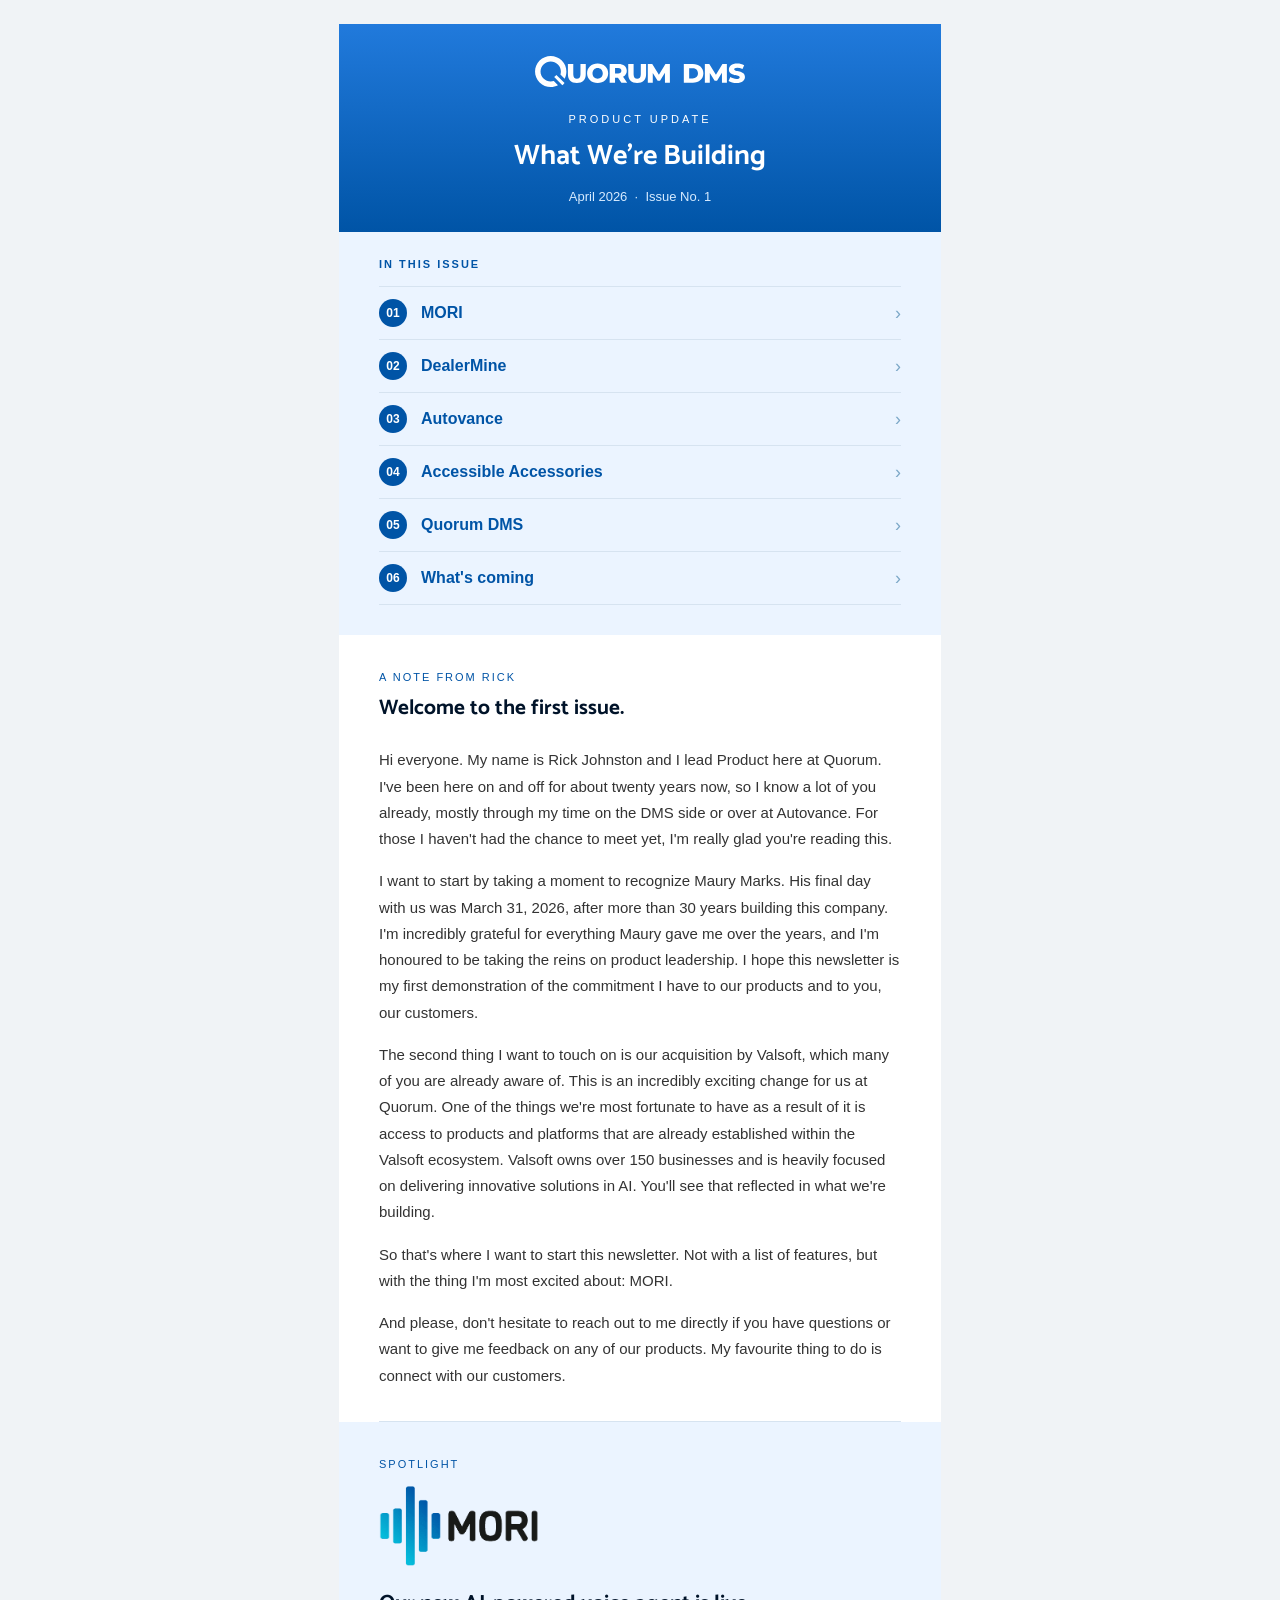
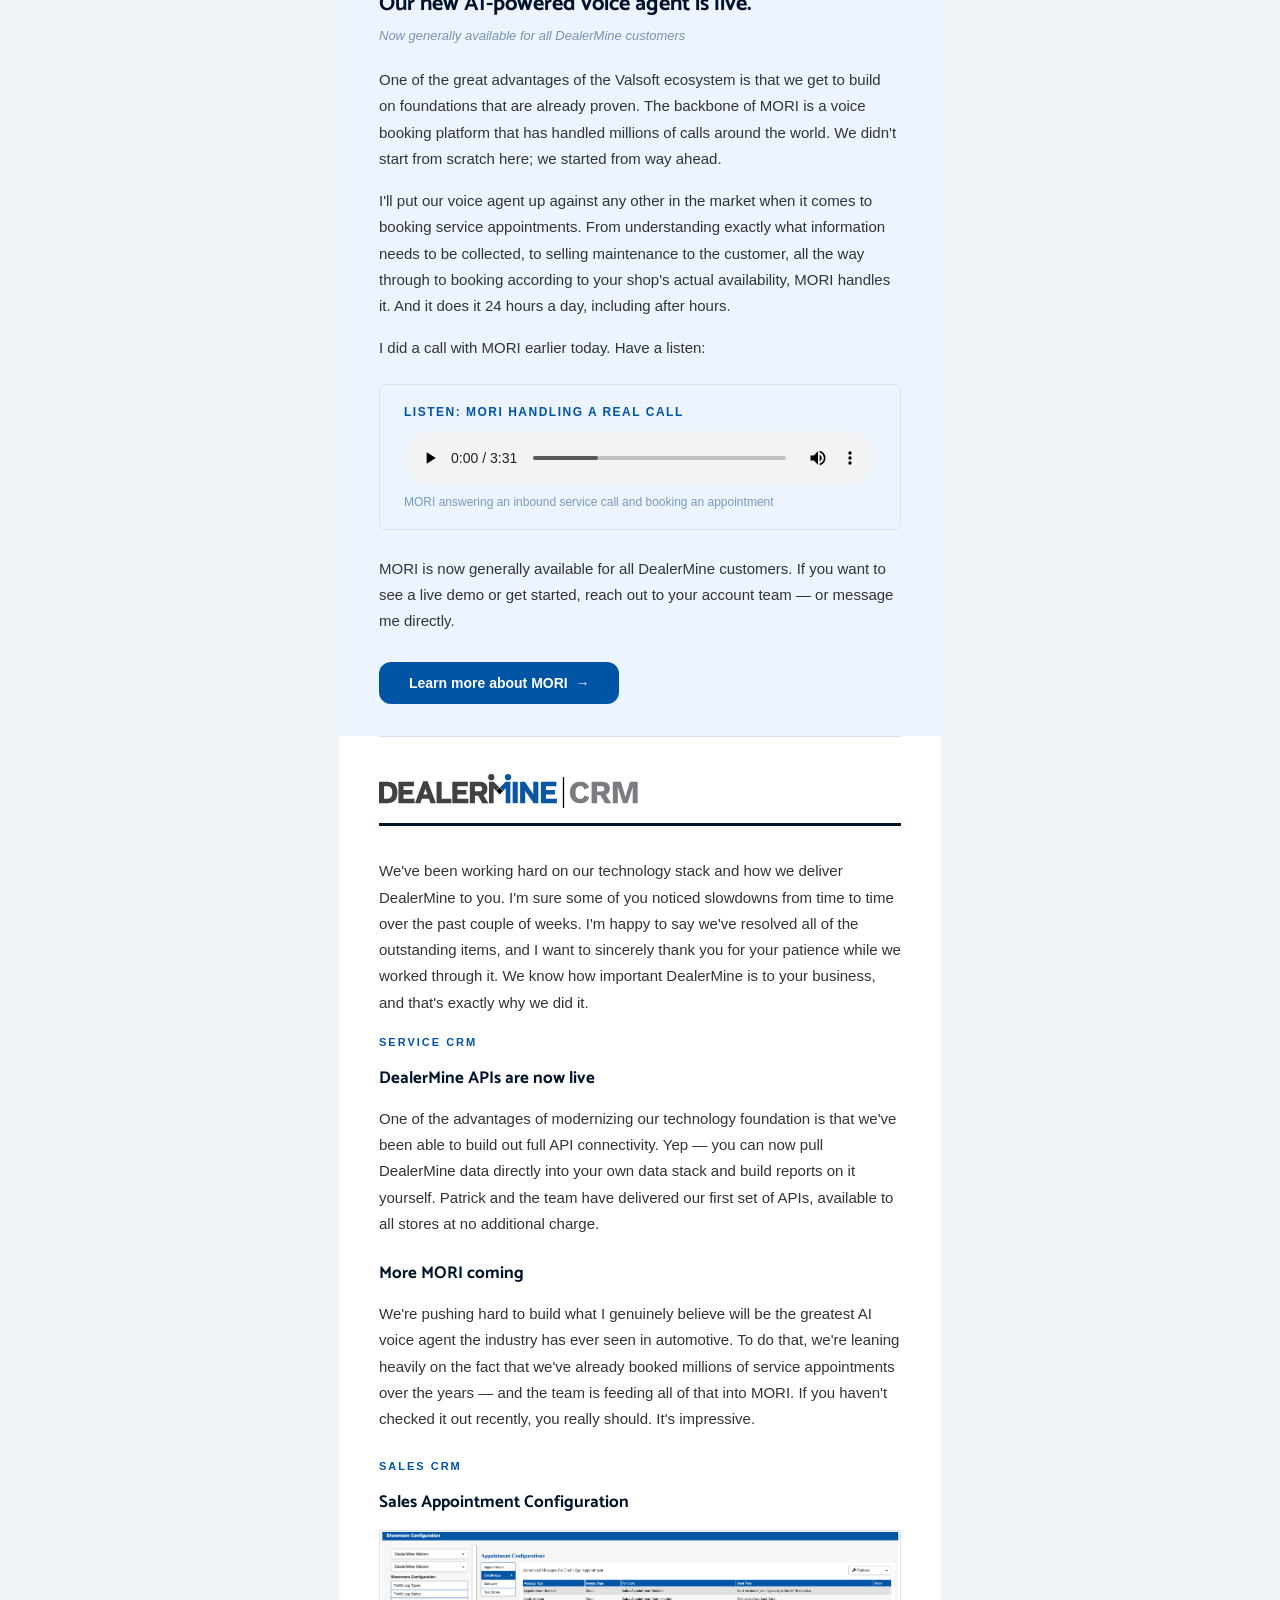
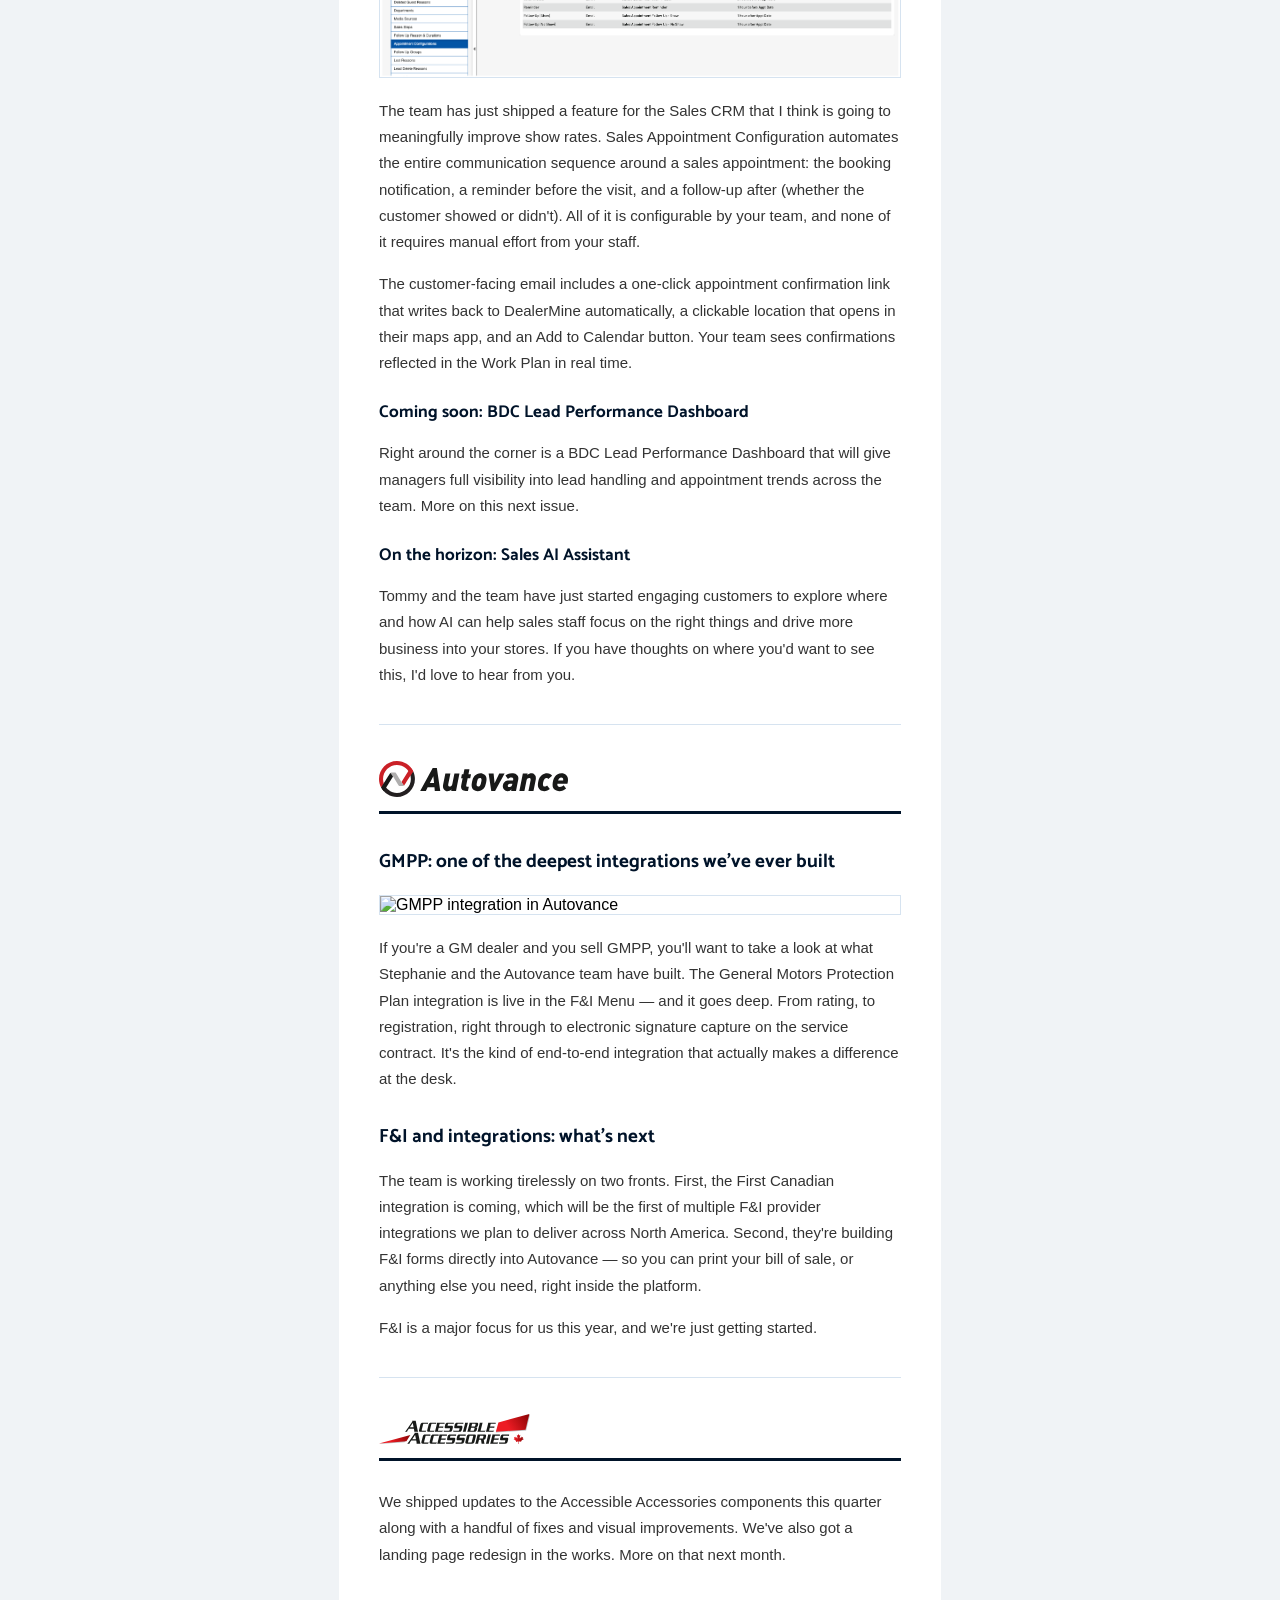
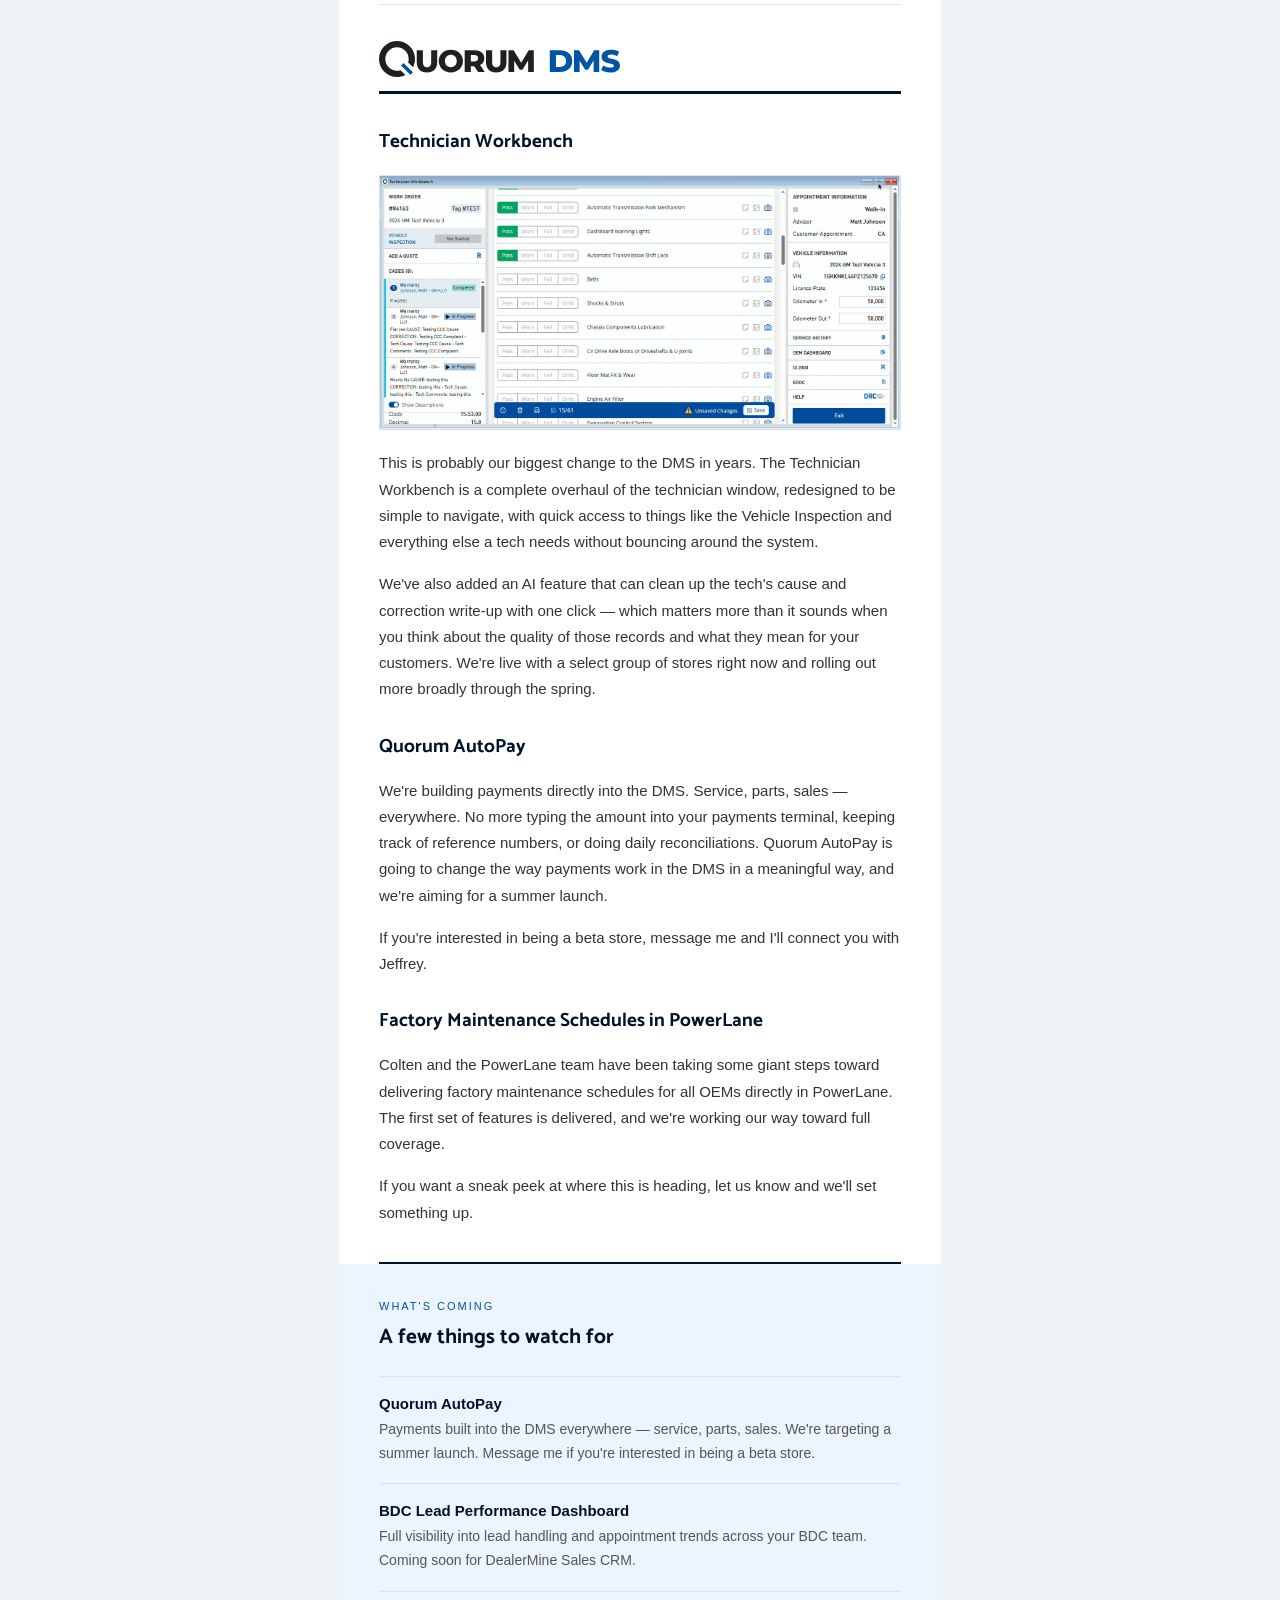
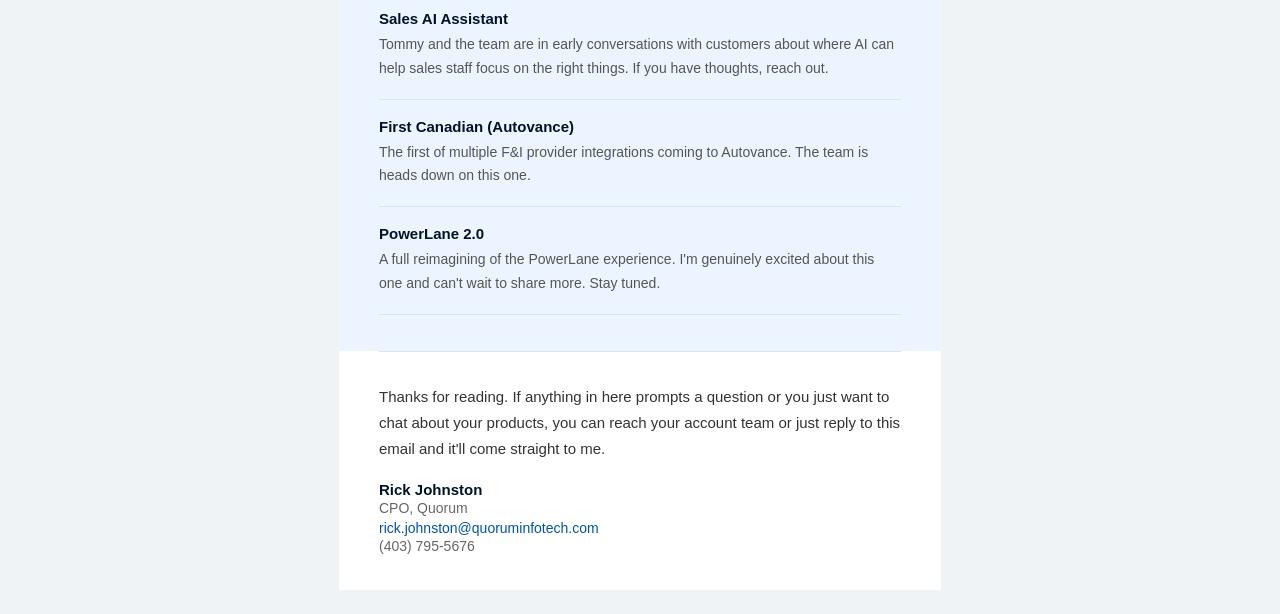
==== commit bad5132c: "Restyle newsletter editions to match each brand site. Each edition now uses that product's header, l" ====
--- a/newsletter-april-2026.html
+++ b/newsletter-april-2026.html
@@ -4,8 +4,14 @@
 <meta charset="UTF-8">
 <meta name="viewport" content="width=device-width, initial-scale=1.0">
 <meta http-equiv="X-UA-Compatible" content="IE=edge">
-<title>What We're Building — April 2026 | Quorum</title>
+<title>What We're Building — April 2026 | Quorum DMS</title>
 <link rel="icon" type="image/png" href="content/branding/faviconV2.png">
+<link rel="preconnect" href="https://fonts.googleapis.com">
+<link rel="preconnect" href="https://fonts.gstatic.com" crossorigin>
+<link href="https://fonts.googleapis.com/css2?family=Catamaran:wght@600;700;800&display=swap" rel="stylesheet">
+<style>
+  h1, h2, h3 { font-family: Catamaran, Arial, Helvetica, sans-serif !important; font-weight: 700; }
+</style>
 </head>
 <body style="margin:0;padding:0;background-color:#edf0f4;font-family:Arial,Helvetica,sans-serif;">
 
@@ -20,19 +26,13 @@
     <!-- ======================================== -->
     <tbody id="fixed-top">
 
-      <!-- Logo strip -->
-      <tr>
-        <td style="background-color:#ffffff;padding:28px 40px 20px;text-align:center;border-bottom:1px solid #e4e9ee;">
-          <img src="content/branding/Quorum0logo-n-01.svg" alt="Quorum" width="160" height="auto" style="display:inline-block;">
-        </td>
-      </tr>
-
-      <!-- Title strip -->
-      <tr>
-        <td style="background-color:#1c3556;padding:24px 40px 24px;text-align:center;">
-          <p style="margin:0 0 4px;color:#7aaccc;font-size:11px;letter-spacing:3px;text-transform:uppercase;font-family:Arial,Helvetica,sans-serif;">PRODUCT UPDATE</p>
-          <h1 style="margin:8px 0 0;color:#ffffff;font-size:28px;font-weight:700;font-family:Arial,Helvetica,sans-serif;">What We're Building</h1>
-          <p style="margin:10px 0 0;color:#5a8fb0;font-size:13px;font-family:Arial,Helvetica,sans-serif;">April 2026 &nbsp;·&nbsp; Issue No. 1</p>
+      <!-- Header -->
+      <tr>
+        <td id="header-brand" style="background-color:#0054A6;background-image:linear-gradient(180deg,#217ADC 0%,#0054A6 100%);padding:32px 40px 28px;text-align:center;">
+          <img id="header-logo" src="content/branding/logo-quorum-dms-white-01.svg" alt="Quorum DMS" width="210" style="display:inline-block;margin:0 0 22px;">
+          <p style="margin:0 0 4px;color:#ffffff;font-size:11px;letter-spacing:3px;text-transform:uppercase;font-family:Arial,Helvetica,sans-serif;">PRODUCT UPDATE</p>
+          <h1 style="margin:8px 0 0;color:#ffffff;font-size:28px;font-weight:700;font-family:Catamaran,Arial,Helvetica,sans-serif;">What We're Building</h1>
+          <p id="header-subtitle" style="margin:10px 0 0;color:#d6ebff;font-size:13px;font-family:Arial,Helvetica,sans-serif;">April 2026 &nbsp;·&nbsp; Issue No. 1</p>
         </td>
       </tr>
 
@@ -184,7 +184,7 @@
           <!-- CTA BUTTON -->
           <table cellpadding="0" cellspacing="0" border="0">
             <tr>
-              <td style="background-color:#2c6fad;border-radius:3px;">
+              <td style="background-color:#2c6fad;border-radius:12px;">
                 <a href="https://dealerminecrm.com/MORIAI/" style="display:inline-block;padding:13px 30px;color:#ffffff;font-size:14px;font-weight:700;text-decoration:none;font-family:Arial,Helvetica,sans-serif;">Learn more about MORI &nbsp;→</a>
               </td>
             </tr>
@@ -452,19 +452,6 @@
           <p style="margin:0 0 4px;font-size:14px;color:#666666;font-family:Arial,Helvetica,sans-serif;">CPO, Quorum</p>
           <p style="margin:0 0 2px;font-size:14px;color:#666666;font-family:Arial,Helvetica,sans-serif;"><a href="mailto:rick.johnston@quoruminfotech.com" style="color:#2c6fad;text-decoration:none;">rick.johnston@quoruminfotech.com</a></p>
           <p style="margin:0 0 0;font-size:14px;color:#666666;font-family:Arial,Helvetica,sans-serif;">(403) 795-5676</p>
-
-          <hr style="border:none;border-top:1px solid #e4e9ee;margin:26px 0;">
-
-          <p style="margin:0 0 8px;font-size:12px;color:#aaaaaa;text-align:center;font-family:Arial,Helvetica,sans-serif;">
-            <a href="https://quoruminfotech.com" style="color:#2c6fad;text-decoration:none;">quoruminfotech.com</a>
-            &nbsp;&nbsp;|&nbsp;&nbsp;
-            <a href="#" style="color:#2c6fad;text-decoration:none;">Contact your account team</a>
-            &nbsp;&nbsp;|&nbsp;&nbsp;
-            <a href="#" style="color:#2c6fad;text-decoration:none;">Unsubscribe</a>
-          </p>
-          <p style="margin:0;font-size:11px;color:#cccccc;text-align:center;font-family:Arial,Helvetica,sans-serif;">
-            &copy; 2026 Quorum Information Technologies. All rights reserved.
-          </p>
         </td>
       </tr>
 
@@ -481,11 +468,13 @@
 (function () {
   var params = new URLSearchParams(location.search);
   var edition = (params.get('edition') || 'DM').toUpperCase();
+  if (edition === 'ACC') edition = 'ACA';
 
   var orders = {
     DM:   ['mori', 'dealermine', 'autovance', 'accessories', 'qdms'],
     QDMS: ['mori', 'qdms', 'dealermine', 'autovance', 'accessories'],
-    AV:   ['mori', 'autovance', 'dealermine', 'qdms', 'accessories']
+    AV:   ['mori', 'autovance', 'dealermine', 'qdms', 'accessories'],
+    ACA:  ['mori', 'accessories', 'autovance', 'dealermine', 'qdms']
   };
 
   var labels = {
@@ -539,12 +528,13 @@
     toc.innerHTML = html;
   }
 
-  var editionTitles = { DM: 'DealerMine', QDMS: 'Quorum DMS', AV: 'Autovance' };
+  var editionTitles = { DM: 'DealerMine', QDMS: 'Quorum DMS', AV: 'Autovance', ACA: 'Accessible Accessories' };
   if (editionTitles[edition]) {
     document.title = 'What We\u2019re Building \u2014 April 2026 | ' + editionTitles[edition];
   }
 }());
 </script>
+<script src="theme.js"></script>
 
 </body>
 </html>
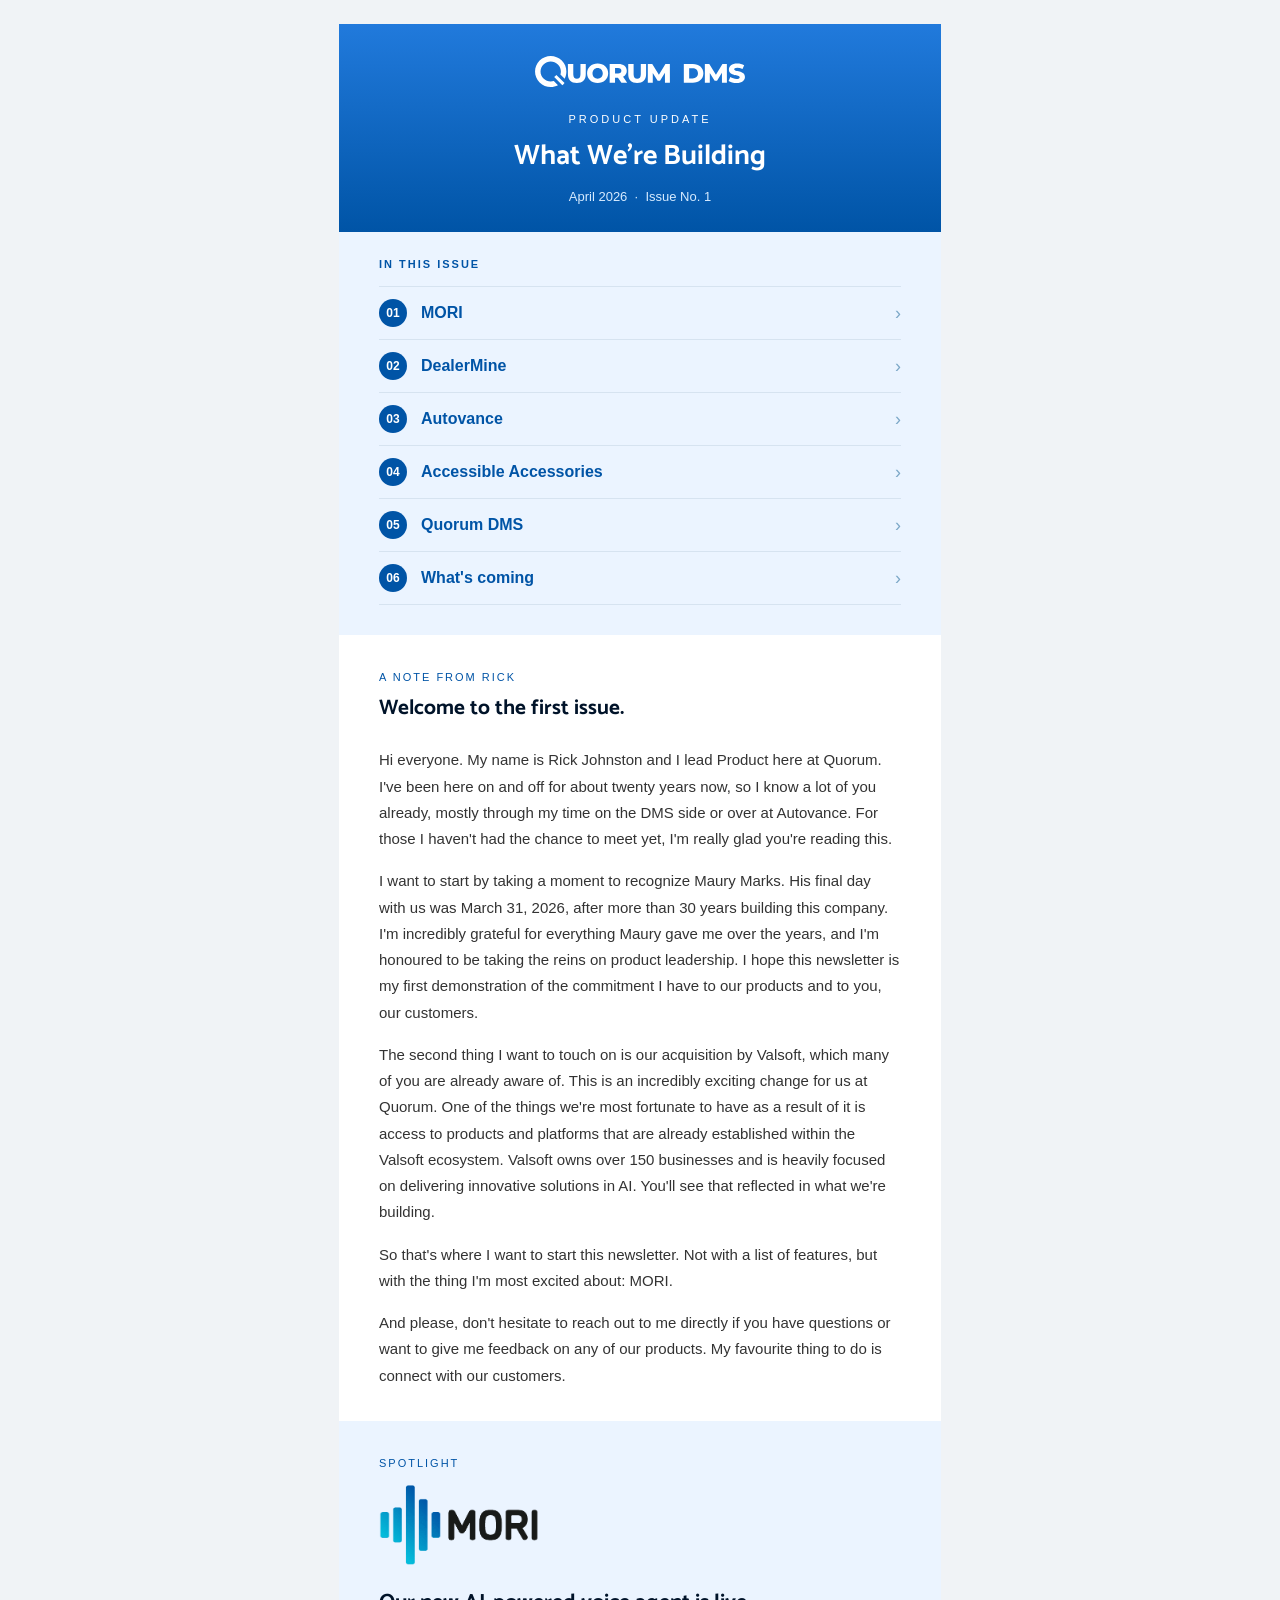
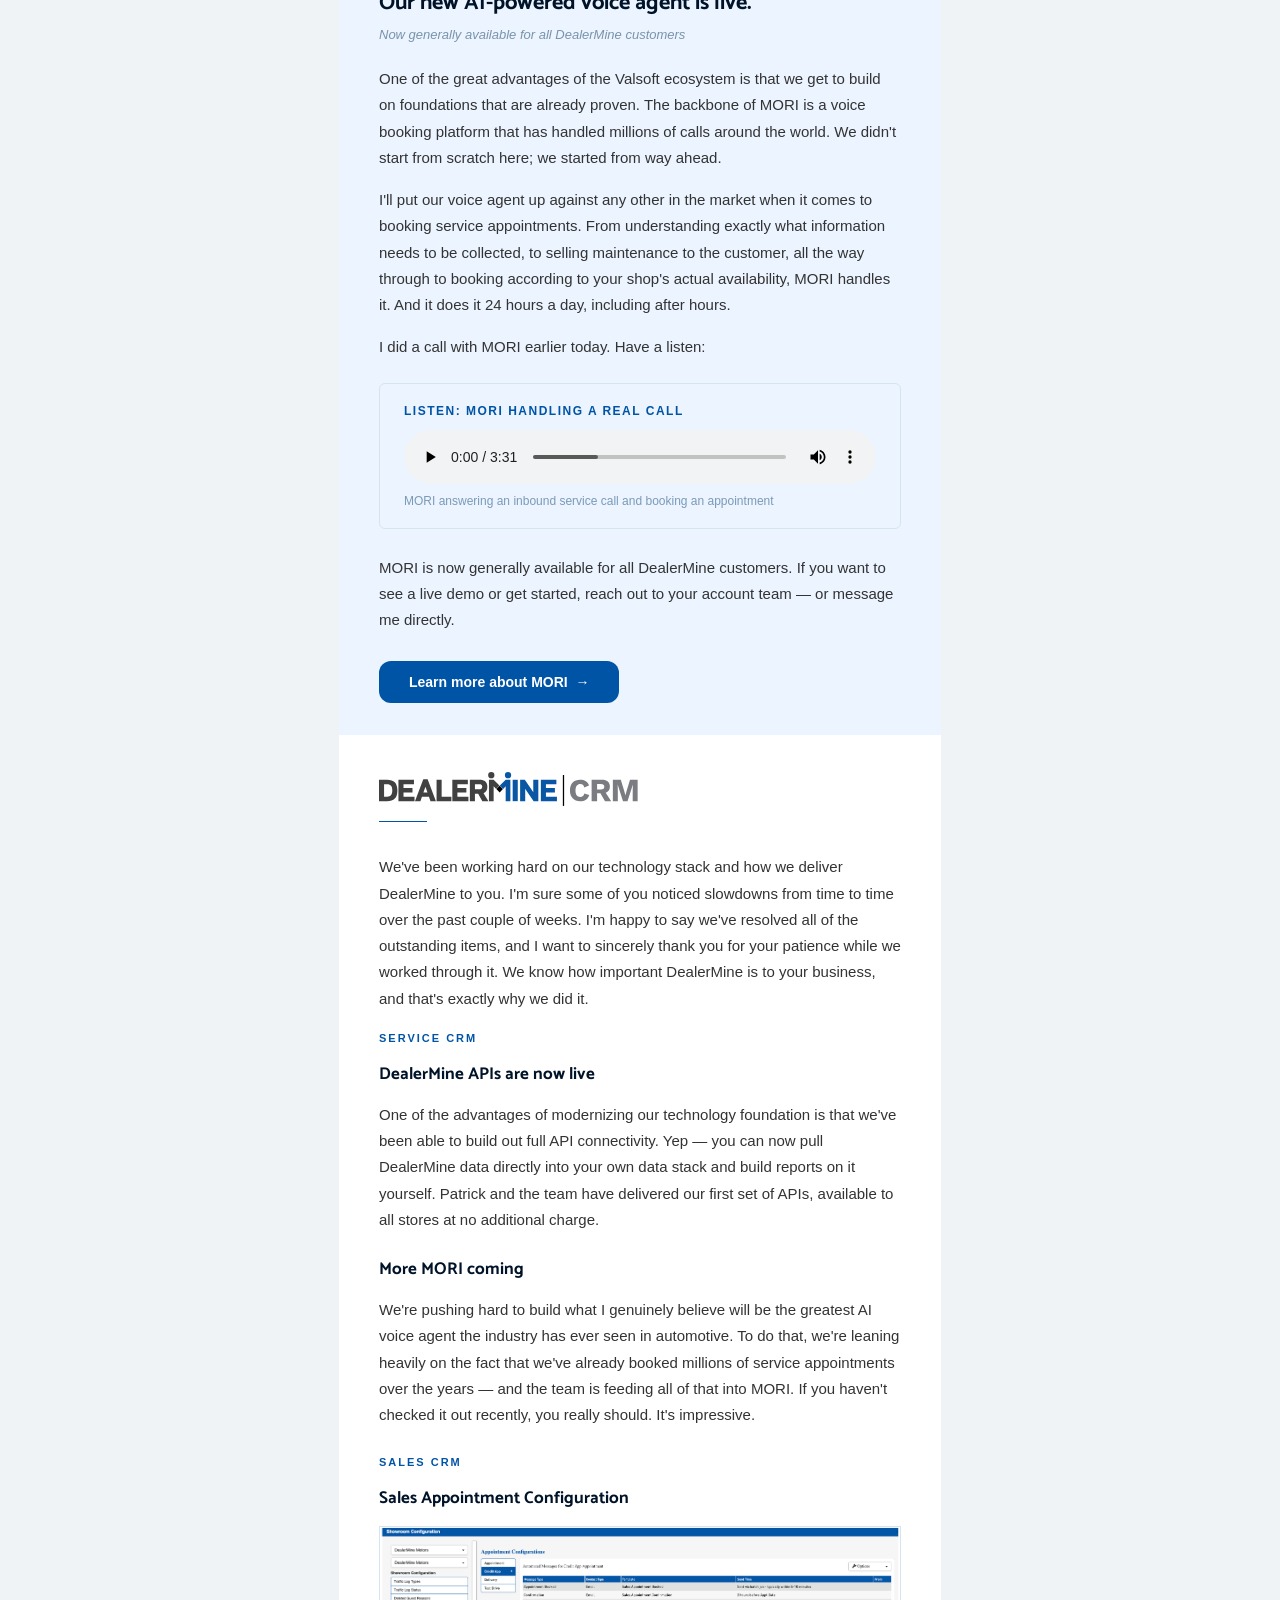
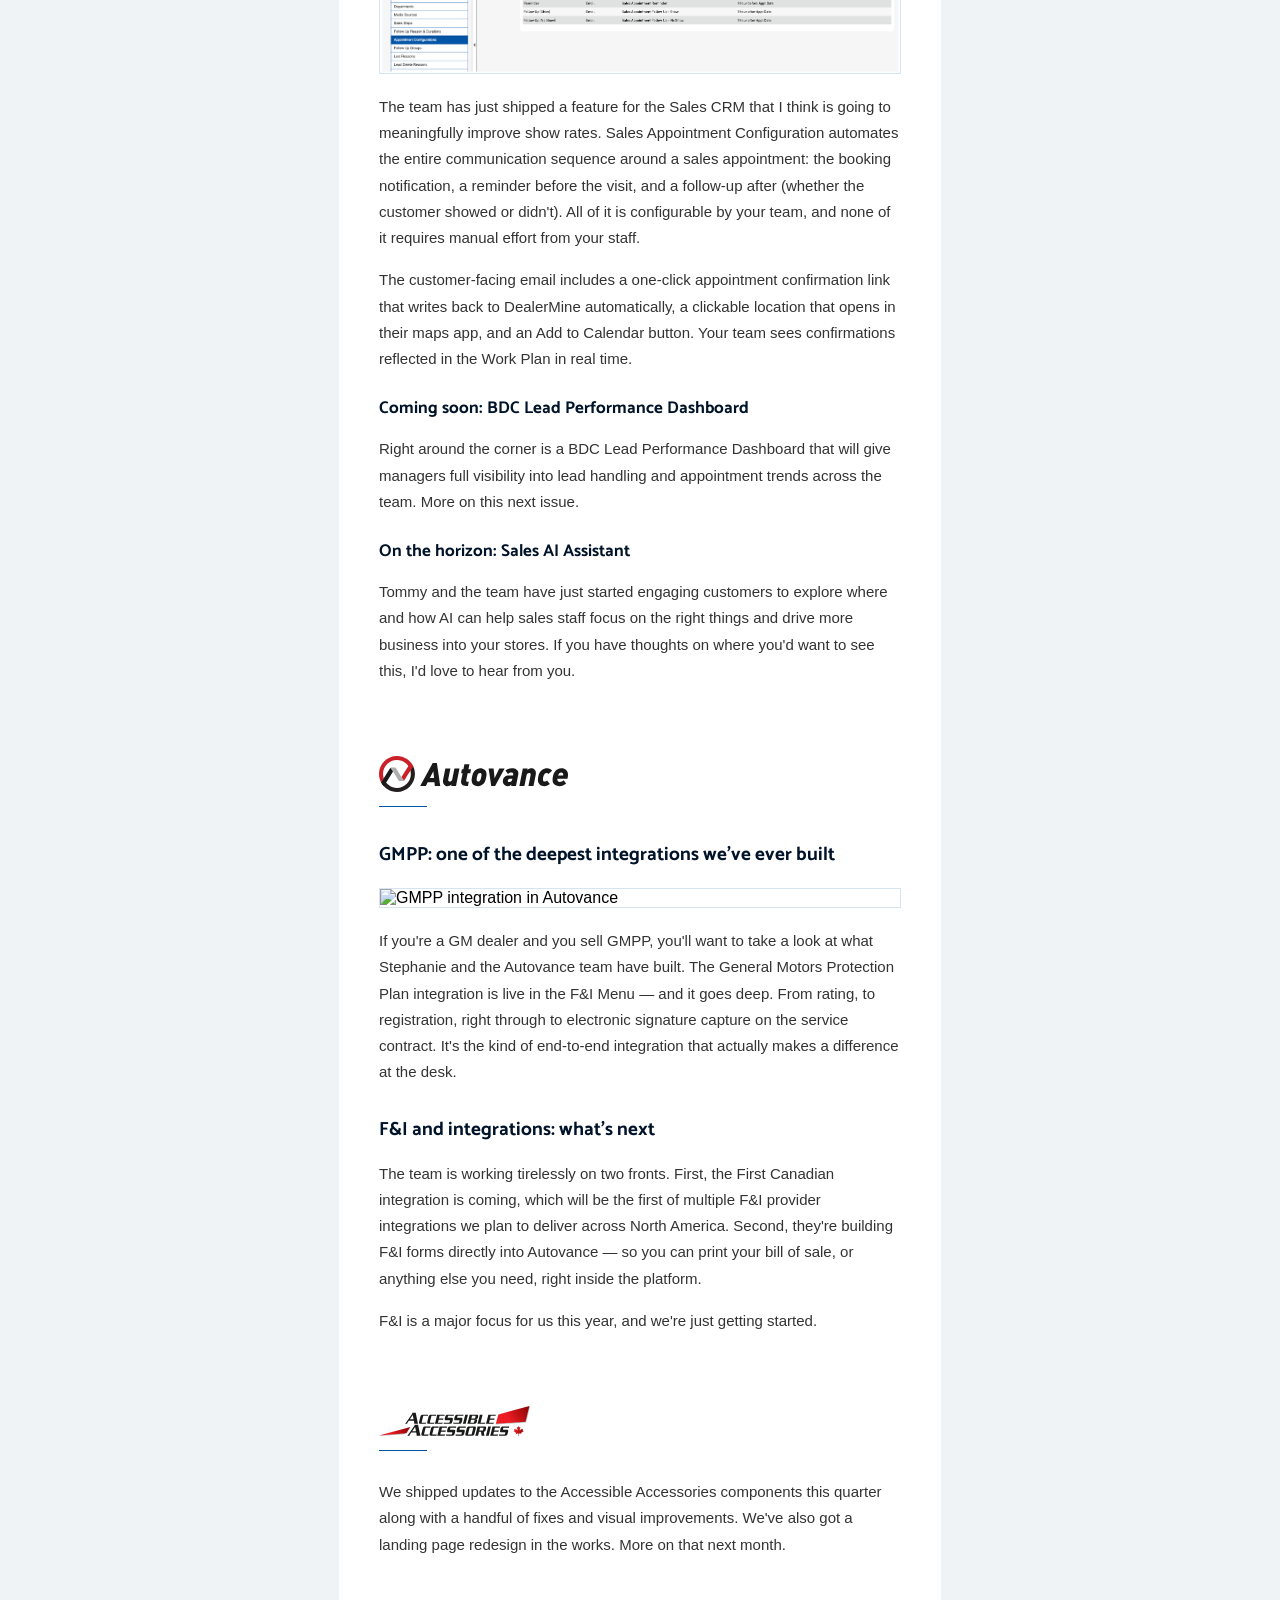
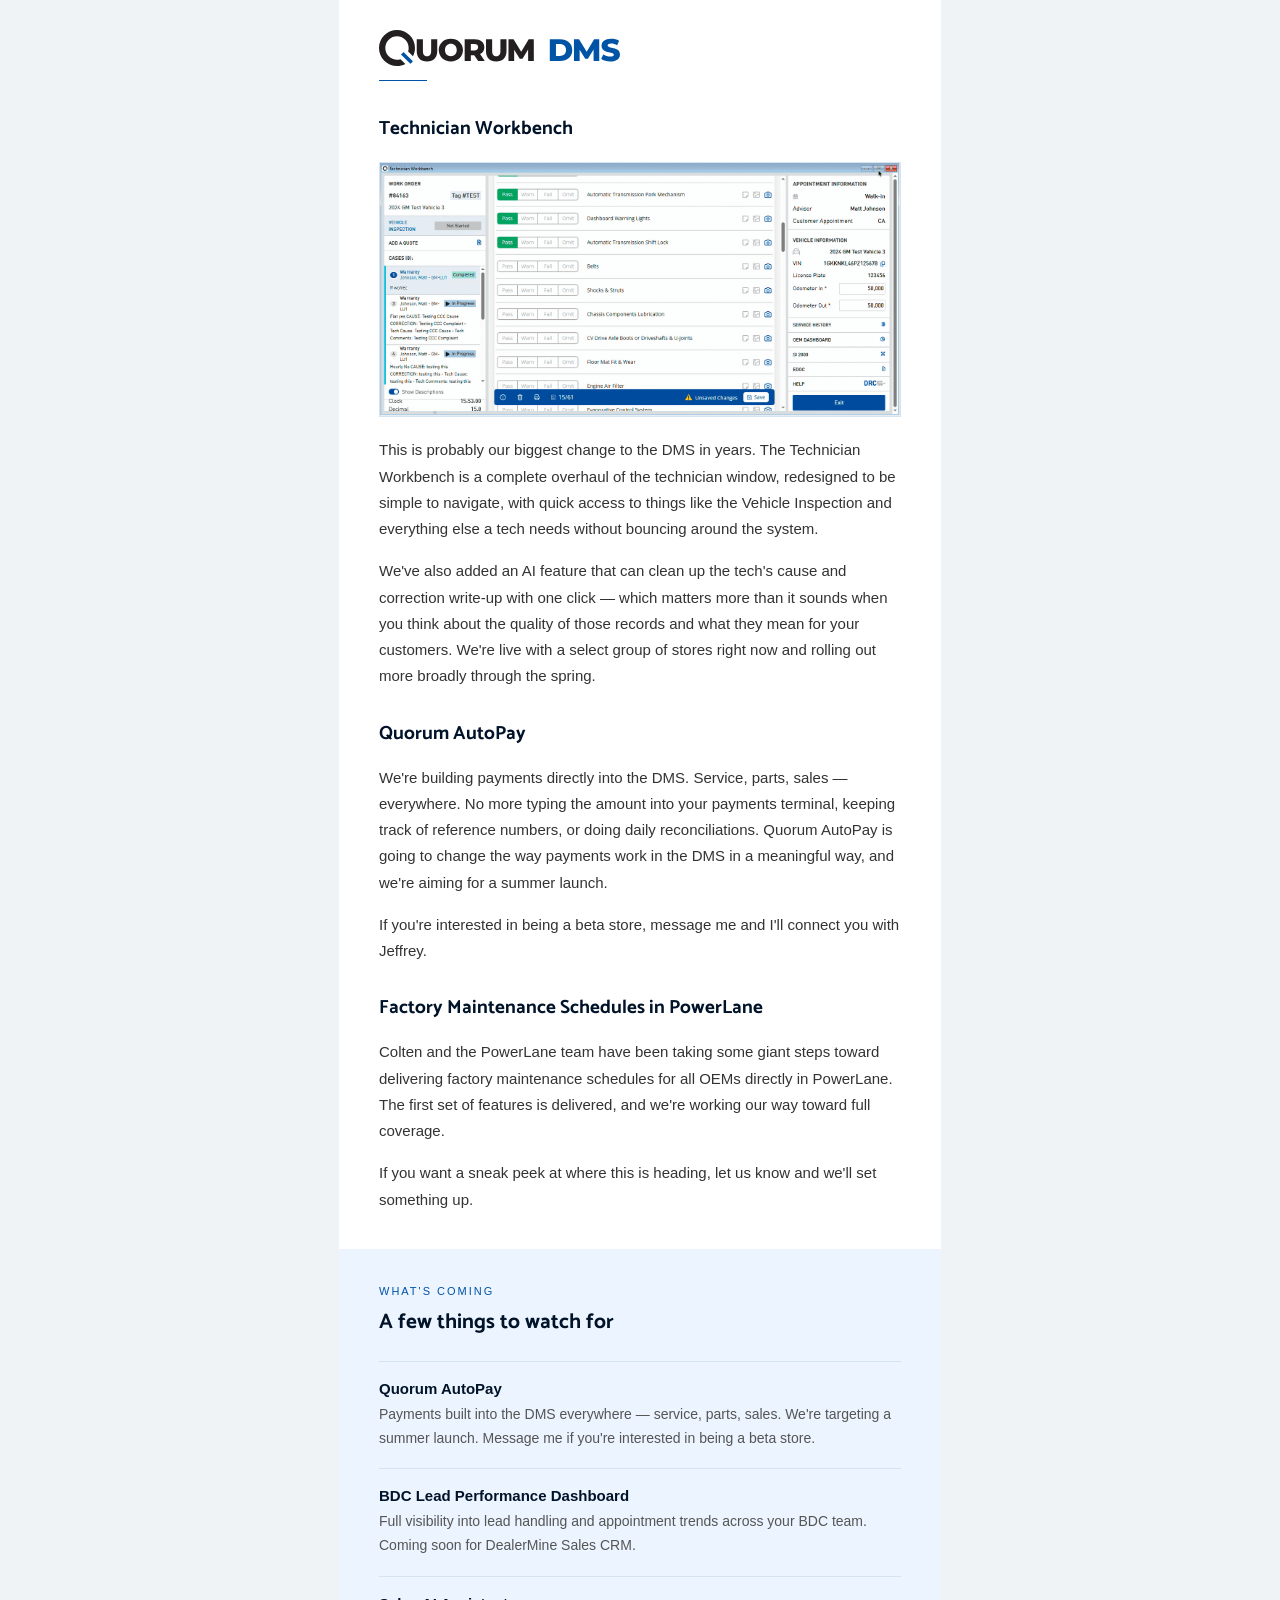
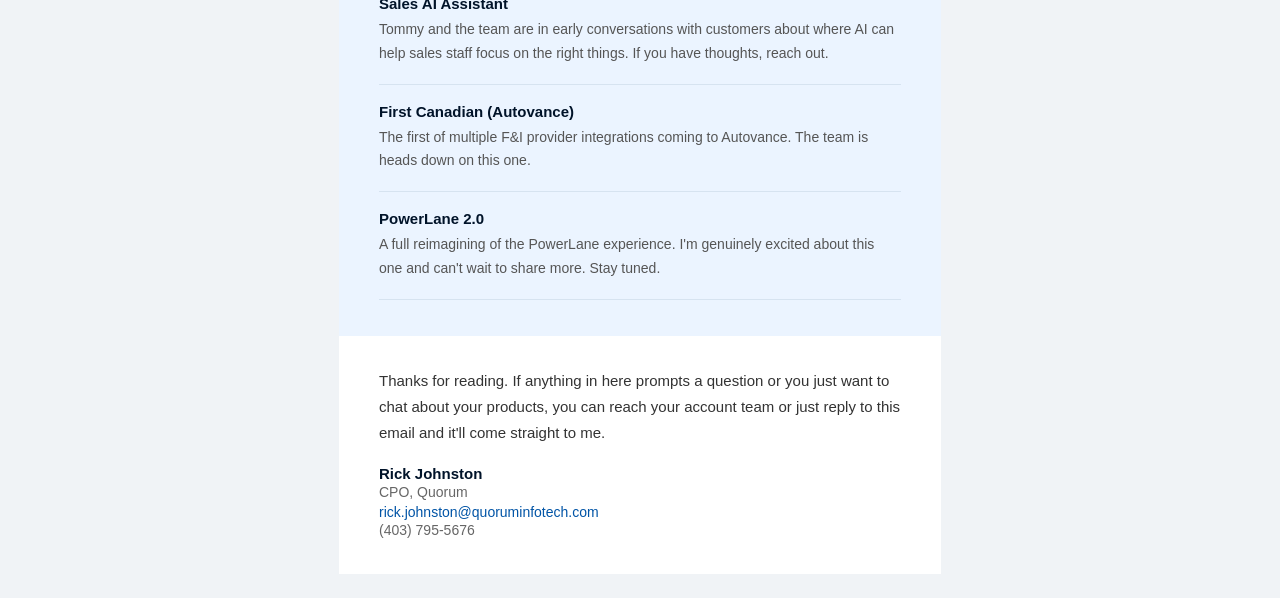
==== commit e04cf6a4: "Keep edition branding on the archive and carry it into each issue. Replace the chunky section rules " ====
--- a/newsletter-april-2026.html
+++ b/newsletter-april-2026.html
@@ -143,8 +143,6 @@
     <!-- ======================================== -->
     <tbody id="section-mori">
 
-      <tr><td style="padding:0 40px;"><hr style="border:none;border-top:1px solid #e4e9ee;margin:0;"></td></tr>
-
       <tr>
         <td id="mori" style="padding:36px 40px 32px;background-color:#f5f8fb;">
           <a name="mori"></a>
@@ -200,13 +198,15 @@
     <!-- ======================================== -->
     <tbody id="section-dealermine">
 
-      <tr><td style="padding:0 40px;"><hr style="border:none;border-top:1px solid #e4e9ee;margin:0;"></td></tr>
-
       <tr>
         <td id="dealermine" style="padding:36px 40px 8px;">
           <a name="dealermine"></a>
           <img src="content/branding/dm-logo-blue-newclass.svg" alt="DealerMine CRM" height="36" style="display:block;max-width:260px;">
-          <hr style="border:none;border-top:3px solid #1c3556;margin:14px 0 0;">
+          <table role="presentation" cellspacing="0" cellpadding="0" border="0" style="margin:14px 0 0;">
+            <tr>
+              <td width="48" height="1" bgcolor="#2c6fad" style="width:48px;height:1px;font-size:0;line-height:0;background-color:#2c6fad;">&nbsp;</td>
+            </tr>
+          </table>
         </td>
       </tr>
 
@@ -267,13 +267,15 @@
     <!-- ======================================== -->
     <tbody id="section-autovance">
 
-      <tr><td style="padding:0 40px;"><hr style="border:none;border-top:1px solid #e4e9ee;margin:0;"></td></tr>
-
       <tr>
         <td id="autovance" style="padding:36px 40px 8px;">
           <a name="autovance"></a>
           <img src="content/branding/AV-logo-s-i-new-01.svg" alt="Autovance" height="36" style="display:block;max-width:200px;">
-          <hr style="border:none;border-top:3px solid #1c3556;margin:14px 0 0;">
+          <table role="presentation" cellspacing="0" cellpadding="0" border="0" style="margin:14px 0 0;">
+            <tr>
+              <td width="48" height="1" bgcolor="#2c6fad" style="width:48px;height:1px;font-size:0;line-height:0;background-color:#2c6fad;">&nbsp;</td>
+            </tr>
+          </table>
         </td>
       </tr>
 
@@ -310,14 +312,16 @@
     <!-- ACCESSIBLE ACCESSORIES SECTION           -->
     <!-- ======================================== -->
     <tbody id="section-accessories">
-
-      <tr><td style="padding:0 40px;"><hr style="border:none;border-top:1px solid #e4e9ee;margin:0;"></td></tr>
 
       <tr>
         <td id="accessories" style="padding:36px 40px 8px;">
           <a name="accessories"></a>
           <img src="content/branding/Accessible-accessories-logo-18-01.svg" alt="Accessible Accessories" height="30" style="display:block;max-width:220px;">
-          <hr style="border:none;border-top:3px solid #1c3556;margin:14px 0 0;">
+          <table role="presentation" cellspacing="0" cellpadding="0" border="0" style="margin:14px 0 0;">
+            <tr>
+              <td width="48" height="1" bgcolor="#2c6fad" style="width:48px;height:1px;font-size:0;line-height:0;background-color:#2c6fad;">&nbsp;</td>
+            </tr>
+          </table>
         </td>
       </tr>
       <tr>
@@ -335,14 +339,16 @@
     <!-- QDMS SECTION                             -->
     <!-- ======================================== -->
     <tbody id="section-qdms">
-
-      <tr><td style="padding:0 40px;"><hr style="border:none;border-top:1px solid #e4e9ee;margin:0;"></td></tr>
 
       <tr>
         <td id="dms" style="padding:36px 40px 8px;">
           <a name="dms"></a>
           <img src="content/branding/logo-quorum-dms-color-01.svg" alt="Quorum DMS" height="36" style="display:block;max-width:260px;">
-          <hr style="border:none;border-top:3px solid #1c3556;margin:14px 0 0;">
+          <table role="presentation" cellspacing="0" cellpadding="0" border="0" style="margin:14px 0 0;">
+            <tr>
+              <td width="48" height="1" bgcolor="#2c6fad" style="width:48px;height:1px;font-size:0;line-height:0;background-color:#2c6fad;">&nbsp;</td>
+            </tr>
+          </table>
         </td>
       </tr>
 
@@ -395,8 +401,6 @@
     <!-- FIXED BOTTOM: What's Coming + Footer     -->
     <!-- ======================================== -->
     <tbody id="fixed-bottom">
-
-      <tr><td style="padding:0 40px;"><hr style="border:none;border-top:2px solid #1c3556;margin:0;"></td></tr>
 
       <!-- What's Coming -->
       <tr>
@@ -439,8 +443,6 @@
           </table>
         </td>
       </tr>
-
-      <tr><td style="padding:0 40px;"><hr style="border:none;border-top:1px solid #e4e9ee;margin:0;"></td></tr>
 
       <!-- Footer -->
       <tr>
